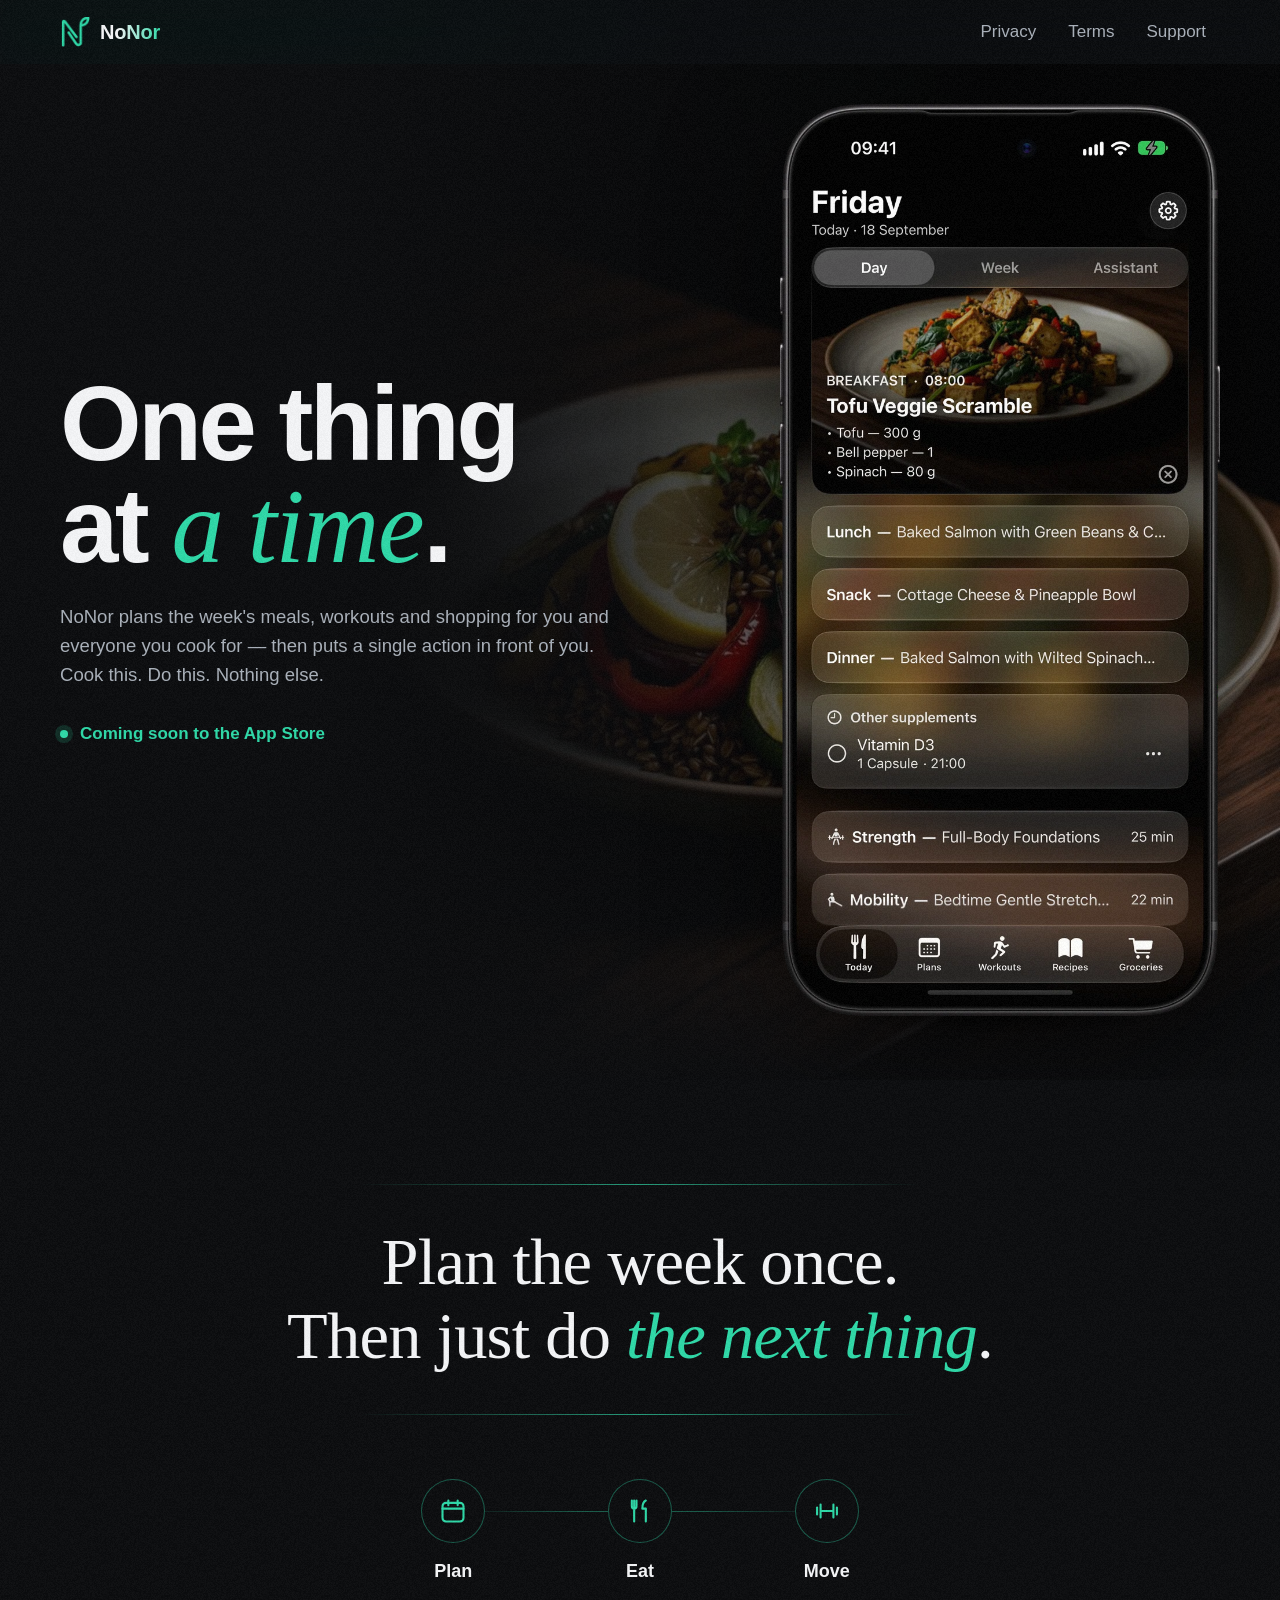
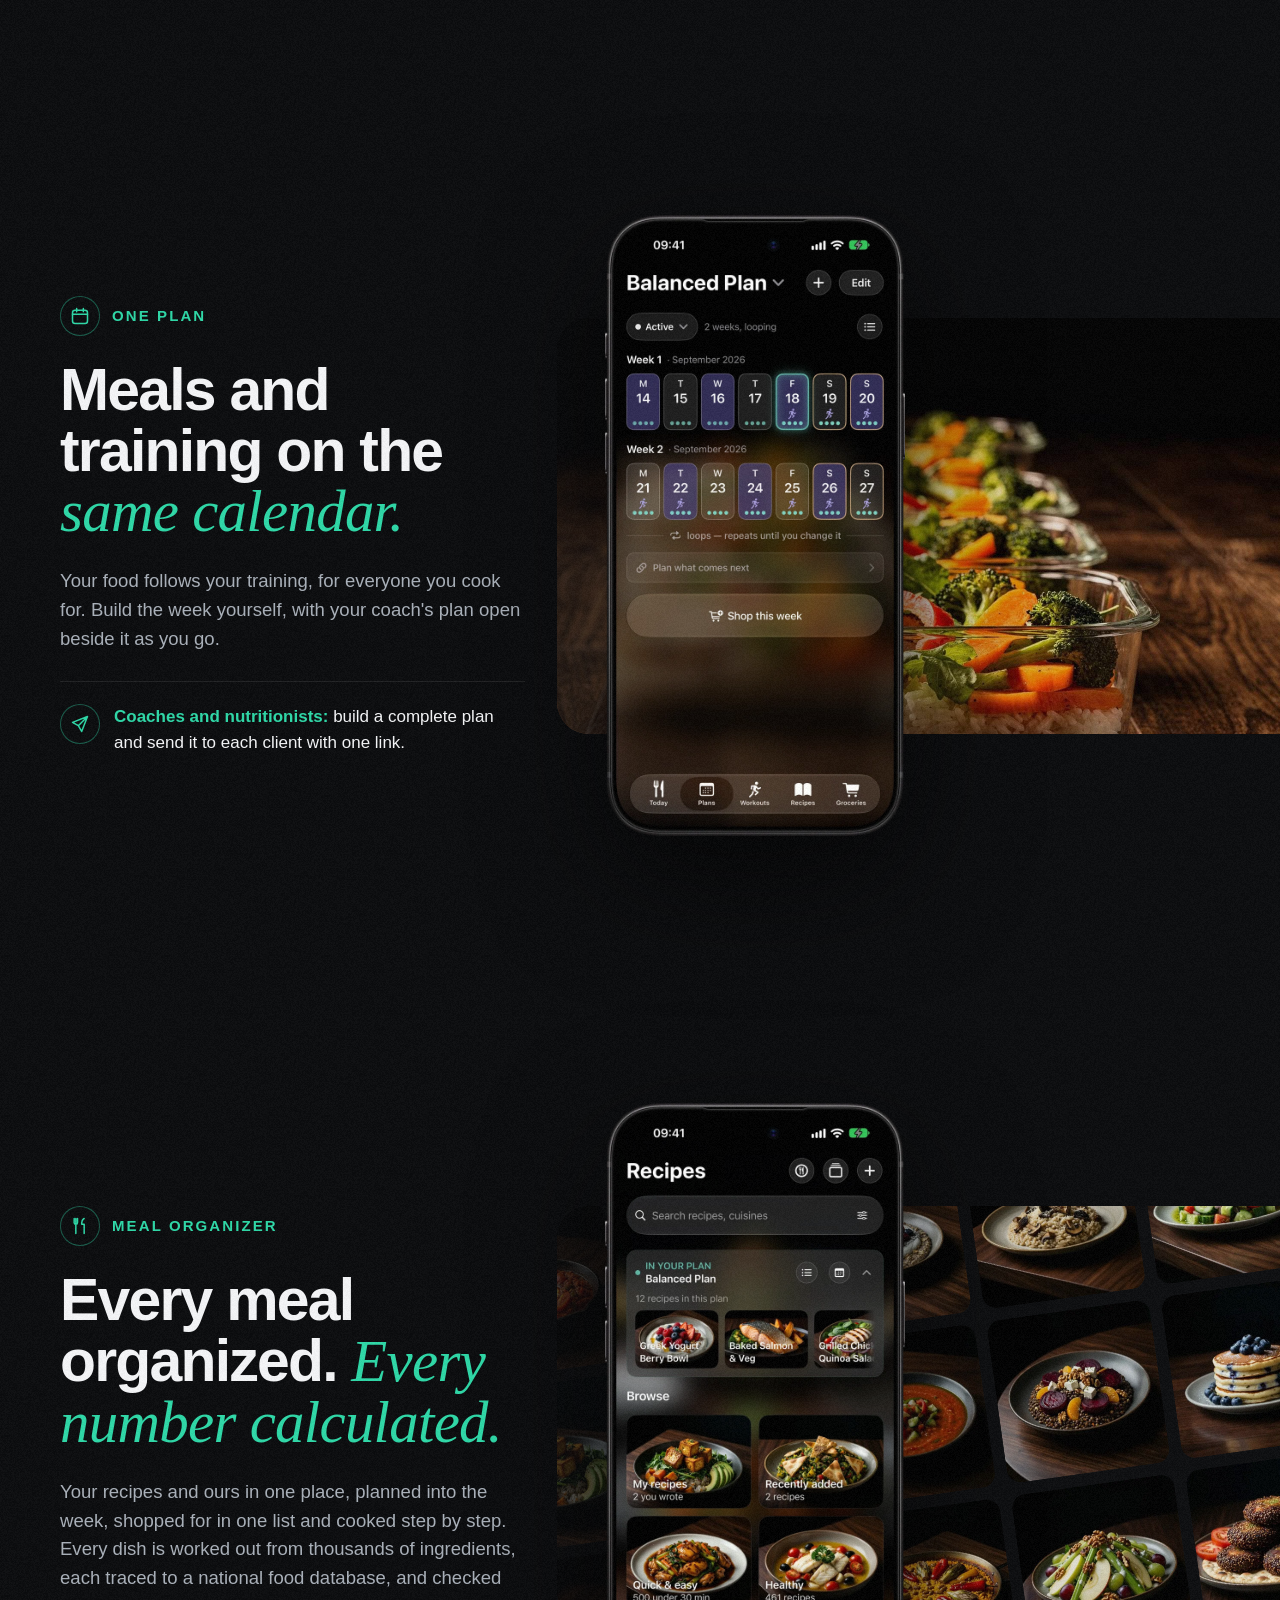
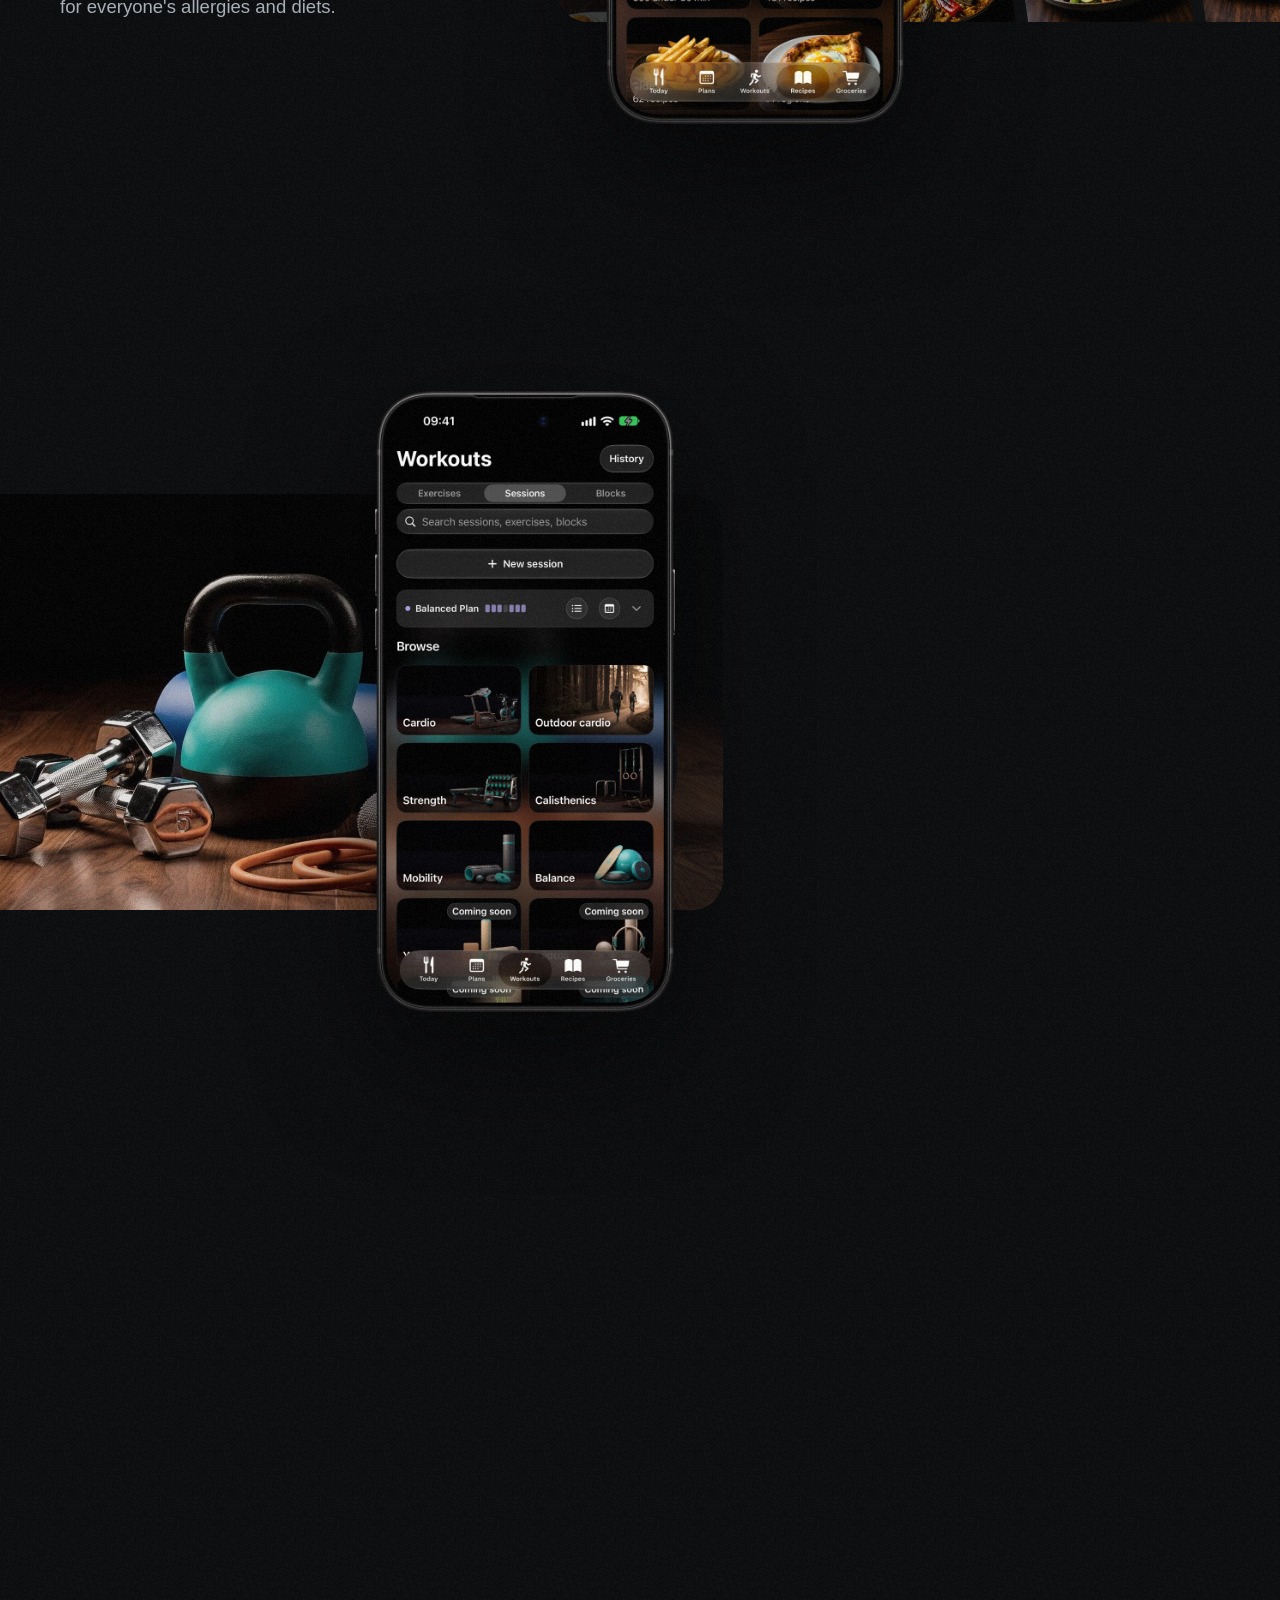
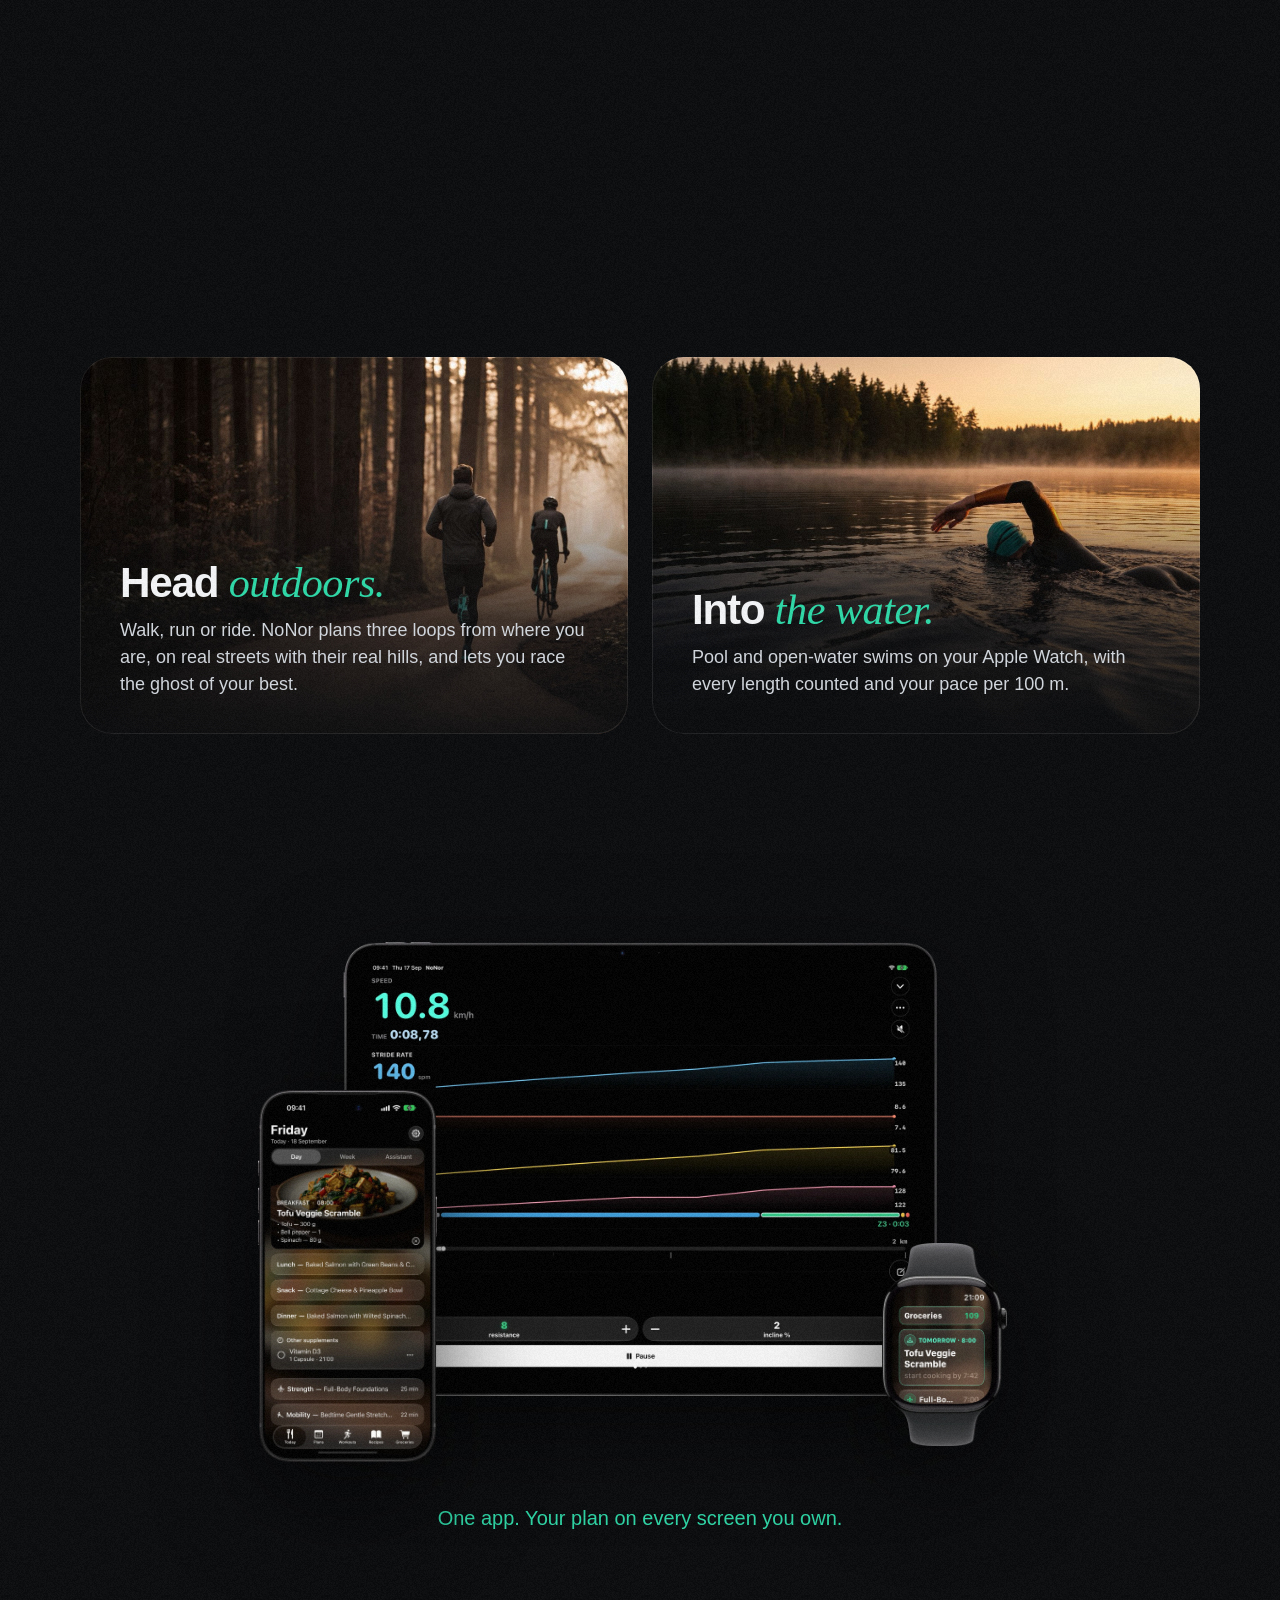
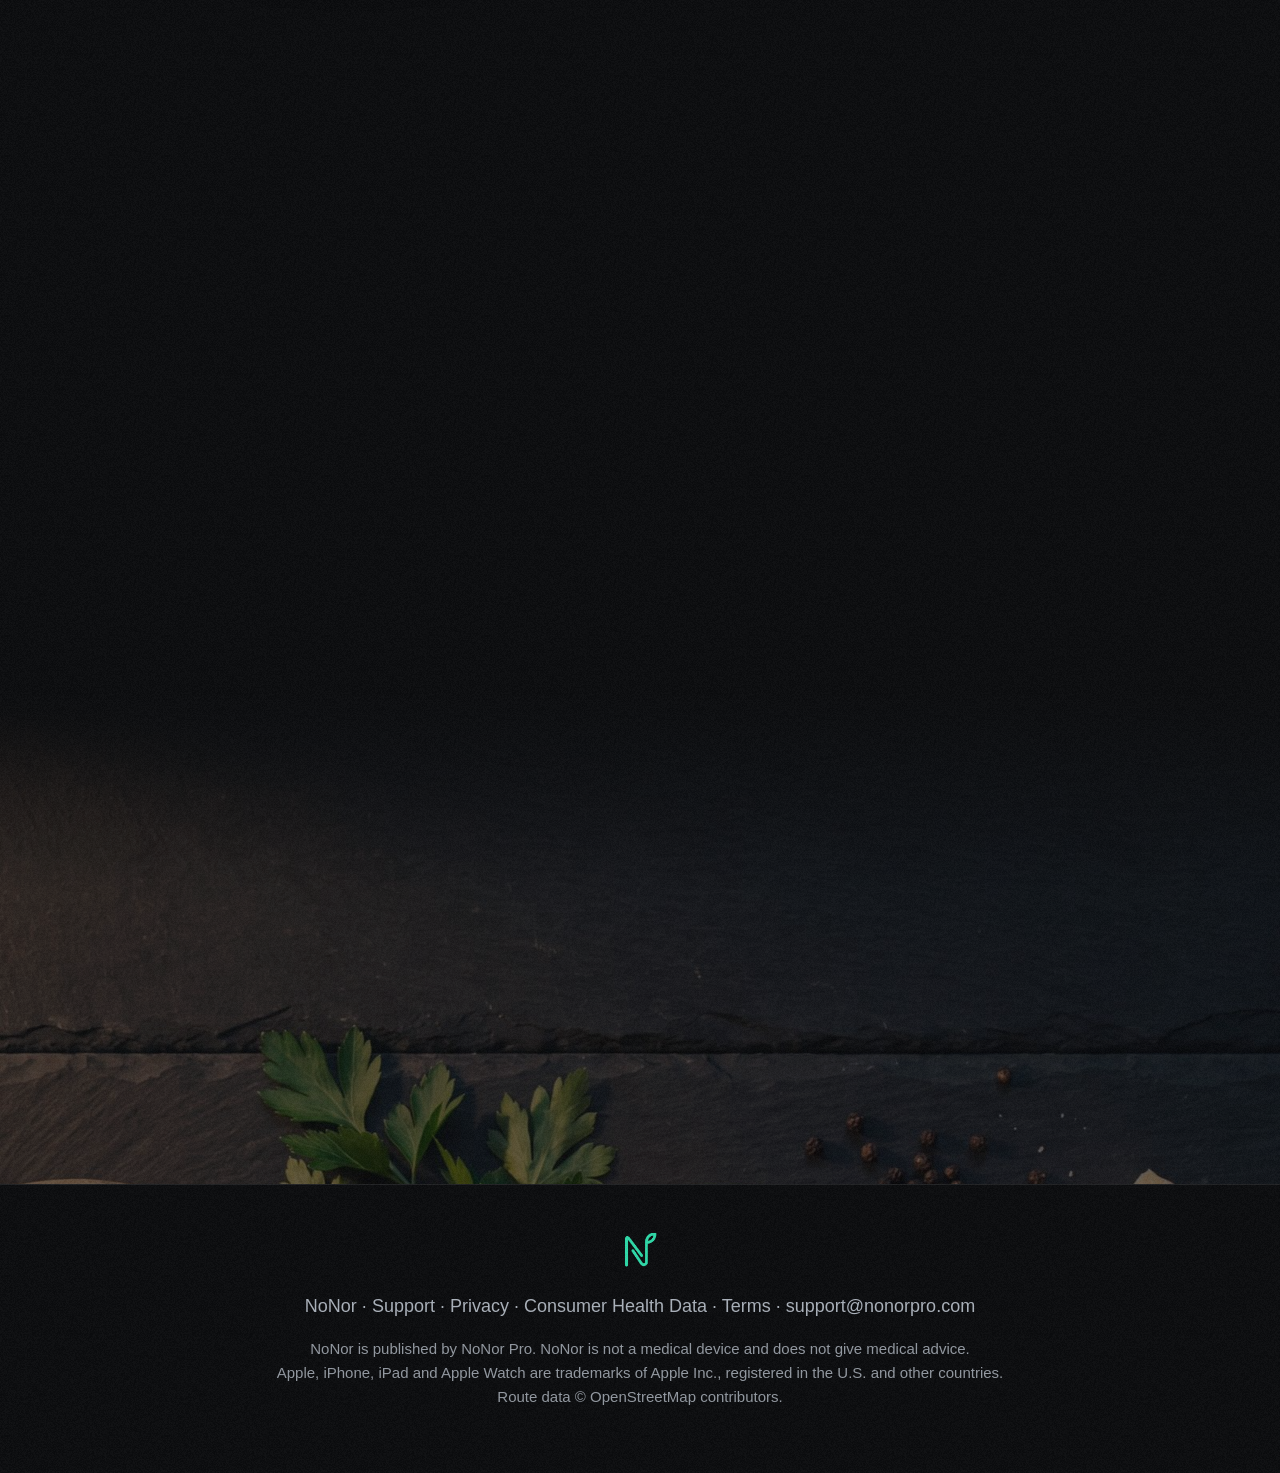
==== index.html @ b7df3a1e "NoNor website: first publish Co-Authored-By: Claude Opus 5.5 <noreply@anthropic.com>" ====
<!DOCTYPE html>
<html lang="en">
<head>
<meta charset="utf-8">
<meta name="viewport" content="width=device-width, initial-scale=1">
<title>NoNor — one thing at a time</title>
<meta name="description" content="NoNor plans the week&#x27;s meals, workouts and shopping for you and everyone you cook for, then puts a single action in front of you. For iPhone, iPad and Apple Watch.">
<meta property="og:title" content="NoNor — one thing at a time">
<meta property="og:description" content="NoNor plans the week&#x27;s meals, workouts and shopping for you and everyone you cook for, then puts a single action in front of you. For iPhone, iPad and Apple Watch.">
<meta property="og:type" content="website">
<link rel="icon" href="assets/favicon-32.png?v=f9df2a14" sizes="32x32">
<link rel="apple-touch-icon" href="assets/apple-touch-icon.png?v=30be735e">
<link rel="canonical" href="https://nonorpro.com/">
<meta property="og:image" content="https://nonorpro.com/assets/og.jpg?v=42722377">
<meta property="og:url" content="https://nonorpro.com/">
<meta name="twitter:card" content="summary_large_image">
<meta name="theme-color" content="#0b0c0e">
<meta name="color-scheme" content="dark">
<link rel="stylesheet" href="style.css?v=61bd5713">
</head>
<body>
<header class="bar">
  <a class="brand" href="index.html"><img src="assets/logo-teal.png?v=fca4ad81" alt=""><span>NoNor</span></a>
  <nav>
    <a href="privacy.html">Privacy</a>
    <a href="terms.html">Terms</a>
    <a href="support.html">Support</a>
  </nav>
</header>

<main>
<section class="hero">
  <div class="bg" aria-hidden="true"><img src="assets/bg-hero.jpg?v=1ad445c9" alt=""></div>
  <div class="wrap grid">
    <div class="txt">
      <h1>One thing<br>at <em>a time</em>.</h1>
      <p class="lead">NoNor plans the week's meals, workouts and shopping for you and everyone you cook for — then puts a single action in front of you. Cook this. Do this. Nothing else.</p>
      <p class="soon"><i aria-hidden="true"></i><span>Coming soon to the App Store</span></p>
    </div>
    <figure class="phone hero-phone">
      <picture><source srcset="assets/hero-iphone.webp?v=5c231a31 760w, assets/hero-iphone@2x.webp?v=8dc84dbd 1140w" sizes="(max-width: 900px) 300px, 440px" type="image/webp"><img src="assets/hero-iphone.png?v=730b5ca4" srcset="assets/hero-iphone.png?v=730b5ca4 760w, assets/hero-iphone@2x.png?v=c7132574 1140w"
           sizes="(max-width: 900px) 300px, 440px" alt="NoNor's Today screen on iPhone"></picture>
    </figure>
  </div>
</section>

<section class="promise"><div class="wrap reveal">
  <div class="rule"></div>
  <p>Plan the week once.<br>Then just do <em>the next thing</em>.</p>
  <div class="rule"></div>
  <nav class="map" aria-label="What NoNor does"><a class="it" href="#plan"><span class="ic"><svg viewBox="0 0 24 24" fill="none" stroke="currentColor" stroke-width="1.8" stroke-linecap="round" stroke-linejoin="round" aria-hidden="true"><rect x="3" y="5" width="18" height="16" rx="3"/><path d="M3 10h18M8 3v4M16 3v4"/></svg></span><span>Plan</span></a><a class="it" href="#food"><span class="ic"><svg viewBox="0 0 24 24" fill="none" stroke="currentColor" stroke-width="1.8" stroke-linecap="round" stroke-linejoin="round" aria-hidden="true"><path d="M7 3v8M5 3v5a2 2 0 0 0 4 0V3M7 11v10M17 3c-2 1-3 4-3 7h3v11"/></svg></span><span>Eat</span></a><a class="it" href="#move"><span class="ic"><svg viewBox="0 0 24 24" fill="none" stroke="currentColor" stroke-width="1.8" stroke-linecap="round" stroke-linejoin="round" aria-hidden="true"><path d="M6.5 6.5v11M17.5 6.5v11M3.5 9v6M20.5 9v6M6.5 12h11"/></svg></span><span>Move</span></a></nav>
</div></section>

<div id="features"></div>

<section class="chapter" id="plan"><div class="wrap grid">
  <div class="txt reveal"><p class="kicker"><span class="ic"><svg viewBox="0 0 24 24" fill="none" stroke="currentColor" stroke-width="1.8" stroke-linecap="round" stroke-linejoin="round" aria-hidden="true"><rect x="3" y="5" width="18" height="16" rx="3"/><path d="M3 10h18M8 3v4M16 3v4"/></svg></span>One plan</p><h2>Meals and training on the <em>same calendar.</em></h2><p class="lead">Your food follows your training, for everyone you cook for. Build the week yourself, with your coach's plan open beside it as you go.</p><p class="pro"><span class="ic"><svg viewBox="0 0 24 24" fill="none" stroke="currentColor" stroke-width="1.8" stroke-linecap="round" stroke-linejoin="round" aria-hidden="true"><path d="M21 3 10 14M21 3l-7 18-4-7-7-4z"/></svg></span><span><b>Coaches and nutritionists:</b> build a complete plan and send it to each client with one link.</span></p></div>
  <div class="stage reveal"><div class="card"><img src="assets/bg-plan.jpg?v=4c524e6b" alt="" loading="lazy"></div><figure class="phone"><picture><source srcset="assets/f-plans.webp?v=2c2e33bb" type="image/webp"><img src="assets/f-plans.png?v=da8592eb" alt="The plan calendar showing two weeks of meals and workouts" loading="lazy"></picture></figure></div>
</div></section>
<section class="chapter" id="food"><div class="wrap grid">
  <div class="txt reveal"><p class="kicker"><span class="ic"><svg viewBox="0 0 24 24" fill="none" stroke="currentColor" stroke-width="1.8" stroke-linecap="round" stroke-linejoin="round" aria-hidden="true"><path d="M7 3v8M5 3v5a2 2 0 0 0 4 0V3M7 11v10M17 3c-2 1-3 4-3 7h3v11"/></svg></span>Meal organizer</p><h2>Every meal organized. <em>Every number calculated.</em></h2><p class="lead">Your recipes and ours in one place, planned into the week, shopped for in one list and cooked step by step. Every dish is worked out from thousands of ingredients, each traced to a national food database, and checked for everyone's allergies and diets.</p></div>
  <div class="stage reveal"><div class="card food"><div class="wall" aria-hidden="true"><div class="row r0"><div class="track"><img src="assets/food/shakshuka.webp?v=2d48ee8c" alt="" loading="eager" fetchpriority="low" decoding="async" width="240" height="240"><img src="assets/food/farro_and_roasted_veg_salad.webp?v=a2a5d552" alt="" loading="eager" fetchpriority="low" decoding="async" width="240" height="240"><img src="assets/food/berry_overnight_oats.webp?v=8e34187c" alt="" loading="eager" fetchpriority="low" decoding="async" width="240" height="240"><img src="assets/food/risotto_ai_funghi.webp?v=a287b931" alt="" loading="eager" fetchpriority="low" decoding="async" width="240" height="240"><img src="assets/food/salad_shirazi.webp?v=f6f6529c" alt="" loading="eager" fetchpriority="low" decoding="async" width="240" height="240"><img src="assets/food/chickpea_butternut_tagine.webp?v=38a315c4" alt="" loading="eager" fetchpriority="low" decoding="async" width="240" height="240"><img src="assets/food/avocado_toast_with_egg.webp?v=cdf8da00" alt="" loading="eager" fetchpriority="low" decoding="async" width="240" height="240"><img src="assets/food/soba_noodle_soup.webp?v=ac51154b" alt="" loading="eager" fetchpriority="low" decoding="async" width="240" height="240"><img src="assets/food/vegetable_paella.webp?v=e407e1fe" alt="" loading="eager" fetchpriority="low" decoding="async" width="240" height="240"><img src="assets/food/waldorf_salad.webp?v=e333068a" alt="" loading="eager" fetchpriority="low" decoding="async" width="240" height="240"><img src="assets/food/taameya_egyptian_falafel.webp?v=c1a0d89e" alt="" loading="eager" fetchpriority="low" decoding="async" width="240" height="240"><img src="assets/food/strawberry_granola_parfait.webp?v=30036205" alt="" loading="eager" fetchpriority="low" decoding="async" width="240" height="240"><img src="assets/food/shakshuka.webp?v=2d48ee8c" alt="" loading="eager" fetchpriority="low" decoding="async" width="240" height="240"><img src="assets/food/farro_and_roasted_veg_salad.webp?v=a2a5d552" alt="" loading="eager" fetchpriority="low" decoding="async" width="240" height="240"><img src="assets/food/berry_overnight_oats.webp?v=8e34187c" alt="" loading="eager" fetchpriority="low" decoding="async" width="240" height="240"><img src="assets/food/risotto_ai_funghi.webp?v=a287b931" alt="" loading="eager" fetchpriority="low" decoding="async" width="240" height="240"><img src="assets/food/salad_shirazi.webp?v=f6f6529c" alt="" loading="eager" fetchpriority="low" decoding="async" width="240" height="240"><img src="assets/food/chickpea_butternut_tagine.webp?v=38a315c4" alt="" loading="eager" fetchpriority="low" decoding="async" width="240" height="240"><img src="assets/food/avocado_toast_with_egg.webp?v=cdf8da00" alt="" loading="eager" fetchpriority="low" decoding="async" width="240" height="240"><img src="assets/food/soba_noodle_soup.webp?v=ac51154b" alt="" loading="eager" fetchpriority="low" decoding="async" width="240" height="240"><img src="assets/food/vegetable_paella.webp?v=e407e1fe" alt="" loading="eager" fetchpriority="low" decoding="async" width="240" height="240"><img src="assets/food/waldorf_salad.webp?v=e333068a" alt="" loading="eager" fetchpriority="low" decoding="async" width="240" height="240"><img src="assets/food/taameya_egyptian_falafel.webp?v=c1a0d89e" alt="" loading="eager" fetchpriority="low" decoding="async" width="240" height="240"><img src="assets/food/strawberry_granola_parfait.webp?v=30036205" alt="" loading="eager" fetchpriority="low" decoding="async" width="240" height="240"></div></div><div class="row r1"><div class="track"><img src="assets/food/crispy_tofu_buddha_bowl.webp?v=65043e0f" alt="" loading="eager" fetchpriority="low" decoding="async" width="240" height="240"><img src="assets/food/cherry_tomato_and_mozzarella_pasta.webp?v=eadd3695" alt="" loading="eager" fetchpriority="low" decoding="async" width="240" height="240"><img src="assets/food/gazpacho_andaluz.webp?v=58b326af" alt="" loading="eager" fetchpriority="low" decoding="async" width="240" height="240"><img src="assets/food/lentil_feta_roasted_beet_bowl.webp?v=f9b3bdc6" alt="" loading="eager" fetchpriority="low" decoding="async" width="240" height="240"><img src="assets/food/buttermilk_blueberry_pancakes.webp?v=95162a3c" alt="" loading="eager" fetchpriority="low" decoding="async" width="240" height="240"><img src="assets/food/larb_tao_hu_thai_crumbled_tofu_herb_salad.webp?v=c1054a94" alt="" loading="eager" fetchpriority="low" decoding="async" width="240" height="240"><img src="assets/food/salmon_quinoa_bowl_with_roasted_veg.webp?v=0553f9d3" alt="" loading="eager" fetchpriority="low" decoding="async" width="240" height="240"><img src="assets/food/hummus_veggie_sticks.webp?v=3a87432e" alt="" loading="eager" fetchpriority="low" decoding="async" width="240" height="240"><img src="assets/food/frittata_di_zucchine.webp?v=a71fc45b" alt="" loading="eager" fetchpriority="low" decoding="async" width="240" height="240"><img src="assets/food/spinach_and_strawberry_salad.webp?v=0c65a11c" alt="" loading="eager" fetchpriority="low" decoding="async" width="240" height="240"><img src="assets/food/paella_de_marisco.webp?v=8c14d0ef" alt="" loading="eager" fetchpriority="low" decoding="async" width="240" height="240"><img src="assets/food/wild_rice_salad.webp?v=061606f0" alt="" loading="eager" fetchpriority="low" decoding="async" width="240" height="240"><img src="assets/food/crispy_tofu_buddha_bowl.webp?v=65043e0f" alt="" loading="eager" fetchpriority="low" decoding="async" width="240" height="240"><img src="assets/food/cherry_tomato_and_mozzarella_pasta.webp?v=eadd3695" alt="" loading="eager" fetchpriority="low" decoding="async" width="240" height="240"><img src="assets/food/gazpacho_andaluz.webp?v=58b326af" alt="" loading="eager" fetchpriority="low" decoding="async" width="240" height="240"><img src="assets/food/lentil_feta_roasted_beet_bowl.webp?v=f9b3bdc6" alt="" loading="eager" fetchpriority="low" decoding="async" width="240" height="240"><img src="assets/food/buttermilk_blueberry_pancakes.webp?v=95162a3c" alt="" loading="eager" fetchpriority="low" decoding="async" width="240" height="240"><img src="assets/food/larb_tao_hu_thai_crumbled_tofu_herb_salad.webp?v=c1054a94" alt="" loading="eager" fetchpriority="low" decoding="async" width="240" height="240"><img src="assets/food/salmon_quinoa_bowl_with_roasted_veg.webp?v=0553f9d3" alt="" loading="eager" fetchpriority="low" decoding="async" width="240" height="240"><img src="assets/food/hummus_veggie_sticks.webp?v=3a87432e" alt="" loading="eager" fetchpriority="low" decoding="async" width="240" height="240"><img src="assets/food/frittata_di_zucchine.webp?v=a71fc45b" alt="" loading="eager" fetchpriority="low" decoding="async" width="240" height="240"><img src="assets/food/spinach_and_strawberry_salad.webp?v=0c65a11c" alt="" loading="eager" fetchpriority="low" decoding="async" width="240" height="240"><img src="assets/food/paella_de_marisco.webp?v=8c14d0ef" alt="" loading="eager" fetchpriority="low" decoding="async" width="240" height="240"><img src="assets/food/wild_rice_salad.webp?v=061606f0" alt="" loading="eager" fetchpriority="low" decoding="async" width="240" height="240"></div></div><div class="row r2"><div class="track"><img src="assets/food/avocado_toast_with_egg.webp?v=cdf8da00" alt="" loading="eager" fetchpriority="low" decoding="async" width="240" height="240"><img src="assets/food/soba_noodle_soup.webp?v=ac51154b" alt="" loading="eager" fetchpriority="low" decoding="async" width="240" height="240"><img src="assets/food/vegetable_paella.webp?v=e407e1fe" alt="" loading="eager" fetchpriority="low" decoding="async" width="240" height="240"><img src="assets/food/waldorf_salad.webp?v=e333068a" alt="" loading="eager" fetchpriority="low" decoding="async" width="240" height="240"><img src="assets/food/taameya_egyptian_falafel.webp?v=c1a0d89e" alt="" loading="eager" fetchpriority="low" decoding="async" width="240" height="240"><img src="assets/food/strawberry_granola_parfait.webp?v=30036205" alt="" loading="eager" fetchpriority="low" decoding="async" width="240" height="240"><img src="assets/food/shakshuka.webp?v=2d48ee8c" alt="" loading="eager" fetchpriority="low" decoding="async" width="240" height="240"><img src="assets/food/farro_and_roasted_veg_salad.webp?v=a2a5d552" alt="" loading="eager" fetchpriority="low" decoding="async" width="240" height="240"><img src="assets/food/berry_overnight_oats.webp?v=8e34187c" alt="" loading="eager" fetchpriority="low" decoding="async" width="240" height="240"><img src="assets/food/risotto_ai_funghi.webp?v=a287b931" alt="" loading="eager" fetchpriority="low" decoding="async" width="240" height="240"><img src="assets/food/salad_shirazi.webp?v=f6f6529c" alt="" loading="eager" fetchpriority="low" decoding="async" width="240" height="240"><img src="assets/food/chickpea_butternut_tagine.webp?v=38a315c4" alt="" loading="eager" fetchpriority="low" decoding="async" width="240" height="240"><img src="assets/food/avocado_toast_with_egg.webp?v=cdf8da00" alt="" loading="eager" fetchpriority="low" decoding="async" width="240" height="240"><img src="assets/food/soba_noodle_soup.webp?v=ac51154b" alt="" loading="eager" fetchpriority="low" decoding="async" width="240" height="240"><img src="assets/food/vegetable_paella.webp?v=e407e1fe" alt="" loading="eager" fetchpriority="low" decoding="async" width="240" height="240"><img src="assets/food/waldorf_salad.webp?v=e333068a" alt="" loading="eager" fetchpriority="low" decoding="async" width="240" height="240"><img src="assets/food/taameya_egyptian_falafel.webp?v=c1a0d89e" alt="" loading="eager" fetchpriority="low" decoding="async" width="240" height="240"><img src="assets/food/strawberry_granola_parfait.webp?v=30036205" alt="" loading="eager" fetchpriority="low" decoding="async" width="240" height="240"><img src="assets/food/shakshuka.webp?v=2d48ee8c" alt="" loading="eager" fetchpriority="low" decoding="async" width="240" height="240"><img src="assets/food/farro_and_roasted_veg_salad.webp?v=a2a5d552" alt="" loading="eager" fetchpriority="low" decoding="async" width="240" height="240"><img src="assets/food/berry_overnight_oats.webp?v=8e34187c" alt="" loading="eager" fetchpriority="low" decoding="async" width="240" height="240"><img src="assets/food/risotto_ai_funghi.webp?v=a287b931" alt="" loading="eager" fetchpriority="low" decoding="async" width="240" height="240"><img src="assets/food/salad_shirazi.webp?v=f6f6529c" alt="" loading="eager" fetchpriority="low" decoding="async" width="240" height="240"><img src="assets/food/chickpea_butternut_tagine.webp?v=38a315c4" alt="" loading="eager" fetchpriority="low" decoding="async" width="240" height="240"></div></div></div></div><figure class="phone"><picture><source srcset="assets/f-recipes.webp?v=7a021126" type="image/webp"><img src="assets/f-recipes.png?v=1579eee8" alt="The Recipes tab: your plan&#x27;s dishes, your own recipes, and browsing by quick, healthy, cuisine and country" loading="lazy"></picture></figure></div>
</div></section>
<section class="chapter flip" id="move"><div class="wrap grid">
  <div class="txt reveal"><p class="kicker"><span class="ic"><svg viewBox="0 0 24 24" fill="none" stroke="currentColor" stroke-width="1.8" stroke-linecap="round" stroke-linejoin="round" aria-hidden="true"><path d="M6.5 6.5v11M17.5 6.5v11M3.5 9v6M20.5 9v6M6.5 12h11"/></svg></span>Move</p><h2>Train <em>at home.</em></h2><p class="lead">Your sessions and ours, planned into the same week as your meals and guided rep by rep, with a video you film for any exercise of your own.</p></div>
  <div class="stage reveal"><div class="card"><img src="assets/bg-ride.jpg?v=a0db5191" alt="" loading="lazy" style="object-position: 100% 50%"></div>
    <figure class="phone"><picture><source srcset="assets/f-workouts.webp?v=d69a31bf" type="image/webp"><img src="assets/f-workouts.png?v=5b893d5b" alt="The Workouts tab: cardio, outdoor cardio, strength, calisthenics, mobility and balance" loading="lazy"></picture></figure></div>
</div></section>
<section class="chapter ride"><div class="wrap">
  <div class="txt center reveal"><h2>Ride a real road <em>indoors.</em></h2><p class="lead">On a bike or cross-trainer, Apple's 3D map moves with you and the road's real hills set the resistance.</p></div>
  <figure class="landscape reveal"><picture><source srcset="assets/f-ride.webp?v=2cefbf4b" type="image/webp"><img src="assets/f-ride.png?v=87e21fb3" alt="The 3D ride down a tree-lined avenue past Hedvig Eleonora church in Stockholm" loading="lazy"></picture></figure>
</div></section><section class="chapter more"><div class="wrap"><div class="tiles"><article class="tile reveal"><img src="assets/move-outdoors.jpg?v=142c4765" alt="A runner and a cyclist on a forest road at dusk" loading="lazy" style="object-position: 72% 50%"><div class="t"><h3>Head <em>outdoors.</em></h3><p>Walk, run or ride. NoNor plans three loops from where you are, on real streets with their real hills, and lets you race the ghost of your best.</p></div></article><article class="tile reveal"><img src="assets/move-water.jpg?v=1d2430f7" alt="A swimmer crossing a misty lake at sunrise" loading="lazy" style="object-position: 74% 50%"><div class="t"><h3>Into <em>the water.</em></h3><p>Pool and open-water swims on your Apple Watch, with every length counted and your pace per 100 m.</p></div></article></div></div></section>

<section class="runs"><div class="wrap reveal">
  <div class="family">
    <picture><source srcset="assets/f-ipad.webp?v=9d040bcc" type="image/webp"><img src="assets/f-ipad.png?v=f291c0e7" class="f-pad" alt="NoNor on iPad" loading="lazy"></picture>
    <picture><source srcset="assets/hero-iphone.webp?v=5c231a31" type="image/webp"><img src="assets/hero-iphone.png?v=730b5ca4" class="f-phone" alt="NoNor on iPhone" loading="lazy"></picture>
    <picture><source srcset="assets/f-watch.webp?v=3c2114a3" type="image/webp"><img src="assets/f-watch.png?v=330586b5" class="f-watch" alt="NoNor on Apple Watch" loading="lazy"></picture>
  </div>
  <p>One app. Your plan on every screen you own.</p>
</div></section>

<section class="faq"><div class="wrap grid">
  <div class="side reveal"><h2>Questions</h2>
    <p class="lead">Anything else? Write to <a href="mailto:support@nonorpro.com">support@nonorpro.com</a> and a person will answer.</p></div>
  <div class="list reveal"><details><summary>What does it cost?</summary><p>NoNor is free to try for 14 days, then a subscription. The price will be on this page before launch.</p></details><details><summary>Do I have to log what I eat?</summary><p>No. Following the plan is the whole job. NoNor keeps a quiet record of what your plan served and what you trained, there when you want to look and easy to hide when you don't.</p></details><details><summary>Does everyone in my household need an iPhone?</summary><p>No. Add the people you cook for on your own phone, children included. Each gets their own day, portions and allergies, and their own plan if they need one.</p></details><details><summary>Can a nutritionist or coach send me a plan?</summary><p>Yes. They build the plan in NoNor and send it as a link. Open it on your iPhone and the whole plan, every recipe and session, is added to yours.</p></details><details><summary>Can NoNor keep me safe from an allergen?</summary><p>It warns you, for each person you cook for, and it can swap an ingredient out. It is a help, not a guarantee — always check the pack.</p></details><details><summary>Where does my information live?</summary><p>On your devices and in your own iCloud account. See the privacy policy.</p></details></div>
</div></section>

<section class="close">
  <div class="bg" aria-hidden="true"><img src="assets/bg-honest.jpg?v=3ff382ce" alt="" loading="lazy"></div>
  <div class="wrap reveal">
    <h2>One thing <em>at a time.</em></h2>
    <p class="soon"><i aria-hidden="true"></i><span>Coming soon to the App Store</span></p>
  </div>
</section>
</main>
<script type="application/ld+json">{"@context":"https://schema.org","@type":"SoftwareApplication","name":"NoNor","operatingSystem":"iOS, iPadOS, watchOS","applicationCategory":"HealthApplication","description":"NoNor plans the week's meals, workouts and shopping for you and everyone you cook for, then puts a single action in front of you. For iPhone, iPad and Apple Watch.","url":"https://nonorpro.com/"}</script>
<footer>
  <a class="mark" href="index.html" aria-label="NoNor"><img src="assets/logo-teal.png?v=fca4ad81" alt=""></a>
  <p><a href="index.html">NoNor</a> · <a href="support.html">Support</a> · <a href="privacy.html">Privacy</a> · <a href="health-data.html">Consumer Health Data</a> · <a href="terms.html">Terms</a> ·
     <a href="mailto:support@nonorpro.com">support@nonorpro.com</a></p>
  <p class="fine">NoNor is published by NoNor Pro. NoNor is not a medical device and does not give medical advice.<br>Apple, iPhone, iPad and Apple Watch are trademarks of Apple Inc., registered in the U.S. and other countries. Route data © OpenStreetMap contributors.</p>
</footer>
<script>
  const bar = document.querySelector('.bar');
  addEventListener('scroll', () => bar.classList.toggle('stuck', scrollY > 8), { passive: true });
  const io = new IntersectionObserver((es) => es.forEach(e => { if (e.isIntersecting) { e.target.classList.add('in'); io.unobserve(e.target); } }), { rootMargin: '0px 0px 12% 0px' });
  document.querySelectorAll('.reveal').forEach(el => io.observe(el));
  setTimeout(() => document.querySelectorAll('.reveal').forEach(el => { if (el.getBoundingClientRect().top < innerHeight) el.classList.add('in'); }), 60);
</script>
</body>
</html>
---- style.css ----
/* nonorpro.com — design pass 2026-09-30.
   The app's own language: near-black ground, dark food photography, teal reserved for emphasis and for things you can do.
   ONE grid (12 columns, 1200 max, 24 gutter, 20/40 margins) · ONE spacing scale (8 16 24 40 64 104) · ONE radius scale
   (14 22 32) · ONE sans (SF, the app's) + ONE contrast face (New York italic, Apple's own serif — no web font is fetched;
   Georgia elsewhere) for the emphasised words only.
   Floors carried over from the app: text you read >= 17px, labels >= 15px, anything tappable >= 44px. No glow touches text. */

:root {
  --bg: #0b0c0e;
  --bg-2: #121418;
  --line: rgba(255, 255, 255, 0.09);
  --ink: #f5f6f8;
  --dim: #aab1ba;
  --teal: #2ED9A8;
  --teal-line: rgba(46, 217, 168, 0.38);
  --sans: -apple-system, BlinkMacSystemFont, "SF Pro Display", "SF Pro Text", "Helvetica Neue", Arial, sans-serif;
  --serif: ui-serif, "New York", "Iowan Old Style", Georgia, serif;
  --ease: cubic-bezier(.2, .7, .2, 1);
  --r1: 14px; --r2: 22px; --r3: 32px;
}

* { box-sizing: border-box; }
html { color-scheme: dark; scroll-behavior: smooth; scroll-padding-top: 80px; }
body {
  margin: 0; background: var(--bg); color: var(--ink);
  font: 18px/1.6 var(--sans);
  -webkit-font-smoothing: antialiased; text-rendering: optimizeLegibility;
  overflow-x: clip;
}
img { max-width: 100%; display: block; }
a { color: var(--teal); }
a:focus-visible, summary:focus-visible { outline: 2px solid var(--teal); outline-offset: 3px; border-radius: 6px; }
::selection { background: rgba(46, 217, 168, .35); }

/* a quiet teal light at the top, and film grain over everything (static tile, no blend mode — cheap on phones) */
body::before {
  content: ""; position: absolute; inset: 0 0 auto; height: 1100px; z-index: -1; pointer-events: none;
  background: radial-gradient(900px 600px at 12% -8%, rgba(46, 217, 168, .12), transparent 70%);
}
body { position: relative; }
body::after {                 /* over the whole document, not the viewport: no fixed layer for the phone to re-composite */
  content: ""; position: absolute; inset: 0; z-index: 100; pointer-events: none;
  background: url(assets/grain.png); opacity: .4;
}

/* ---------------------------------------------------------------- grid */
.wrap { max-width: 1240px; margin: 0 auto; padding-inline: 20px; }
.grid { display: grid; gap: 40px; align-items: center; }
@media (min-width: 768px) { .wrap { padding-inline: 40px; } }
@media (min-width: 900px) {
  .grid { grid-template-columns: repeat(12, minmax(0, 1fr)); column-gap: 24px; row-gap: 0; }
}

/* ---------------------------------------------------------------- type */
h1, h2 { margin: 0; font-weight: 700; color: var(--ink); text-wrap: balance; }
h1 { font-size: clamp(52px, 8.2vw, 116px); line-height: .98; letter-spacing: -0.035em; }
h2 { font-size: clamp(36px, 4.6vw, 64px); line-height: 1.03; letter-spacing: -0.03em; }
h1 em, h2 em {
  font-family: var(--serif); font-style: italic; font-weight: 500; letter-spacing: -0.012em; color: var(--teal);
}
p { margin: 0; }
.lead { text-wrap: pretty; color: var(--dim); font-size: clamp(18px, 1.45vw, 21px); line-height: 1.55; max-width: 30em; margin-top: 24px; }
.kicker {
  display: flex; align-items: center; gap: 12px; margin: 0 0 24px;
  color: var(--teal); font-size: 15px; font-weight: 700; letter-spacing: .14em; text-transform: uppercase;
}
.ic {
  display: inline-grid; place-items: center; flex: none; border-radius: 50%; color: var(--teal);
  border: 1px solid var(--teal-line); background: var(--bg);
}
.kicker .ic { width: 40px; height: 40px; }
.kicker .ic svg { width: 20px; height: 20px; }

/* ---------------------------------------------------------------- header */
.bar {
  position: sticky; top: 0; z-index: 50; height: 64px;
  display: flex; align-items: center; justify-content: space-between; gap: 16px;
  padding-inline: max(20px, calc((100vw - 1160px) / 2));
  background: rgba(11, 12, 14, .72);
  backdrop-filter: saturate(160%) blur(18px); -webkit-backdrop-filter: saturate(160%) blur(18px);
  border-bottom: 1px solid transparent; transition: border-color .3s ease;
}
.bar.stuck { border-bottom-color: var(--line); }
.brand { display: flex; align-items: center; gap: 10px; min-height: 44px; color: var(--ink); text-decoration: none; font-weight: 650; font-size: 20px; letter-spacing: -0.2px; }
.brand img { width: 30px; height: 30px; }
.brand span { background: linear-gradient(92deg, var(--ink) 30%, var(--teal)); -webkit-background-clip: text; background-clip: text; color: transparent; }
.bar nav { display: flex; gap: 4px; }
.bar nav a {
  color: var(--dim); text-decoration: none; font-size: 17px; min-height: 44px; padding: 0 14px;
  display: inline-flex; align-items: center; border-radius: 12px; transition: color .2s ease, background .2s ease;
}
.bar nav a:hover, .bar nav a.on { color: var(--ink); background: rgba(255, 255, 255, .07); }
@media (max-width: 599px) { .bar nav a:not(:last-child) { display: none; } }   /* Privacy and Terms stay in the footer */

/* ---------------------------------------------------------------- hero */
.hero { position: relative; overflow: clip; padding: 48px 0 16px; }
.hero .bg { position: absolute; inset: 0; z-index: -1; }
.hero .bg img { position: absolute; right: 0; bottom: 0; height: 62%; width: auto; max-width: none; opacity: .75; }
.hero .bg::after {
  content: ""; position: absolute; inset: 0;
  background: linear-gradient(180deg, var(--bg) 30%, rgba(11, 12, 14, .35) 60%, rgba(11, 12, 14, .25) 80%, var(--bg));
}
.hero .txt > * { animation: rise .9s var(--ease) both; }
.hero .lead { animation-delay: .12s; }
.hero .soon, .hero .cta { animation-delay: .22s; }
.hero-phone { width: min(300px, 76vw); margin: 48px auto 0; animation: rise 1.1s .18s var(--ease) both; position: relative; }
.phone img { width: 100%; filter: drop-shadow(0 40px 60px rgba(0, 0, 0, .7)); }
.hero-phone::before {       /* the light the phone stands in — behind the device, never behind text */
  content: ""; position: absolute; inset: 18% -30% 4%; z-index: -1; border-radius: 50%;
  background: radial-gradient(closest-side, rgba(46, 217, 168, .20), transparent 72%);
}
.hero-phone::after {        /* where it stands */
  content: ""; position: absolute; left: 12%; right: 12%; bottom: -18px; height: 36px; z-index: -1; border-radius: 50%;
  background: radial-gradient(closest-side, rgba(0, 0, 0, .75), transparent);
}
.soon {
  display: inline-flex; align-items: baseline; margin-top: 32px;
  color: var(--teal); font-size: 17px; font-weight: 600; line-height: 1.4;
}
.soon .sep { white-space: pre; }
@media (max-width: 599px) {         /* on a phone the date gets its own line, not a stranded "· October" */
  .soon { flex-wrap: wrap; row-gap: 2px; } .soon .sep { display: none; } .soon .when { flex-basis: 100%; padding-left: 20px; }
}
.soon i { flex: none; width: 8px; height: 8px; margin-right: 12px; border-radius: 50%; background: var(--teal); transform: translateY(-1px);
  box-shadow: 0 0 0 5px rgba(46, 217, 168, .16); }
.cta { margin-top: 32px; padding-block: 15px; }                    /* Apple: clear space >= 1/4 of the badge height */
.badge { display: inline-block; line-height: 0; }
.badge img { height: 60px; width: auto; }
@media (min-width: 900px) {
  .hero { min-height: min(calc(100svh - 64px), 900px); display: flex; align-items: center; padding: 40px 0 64px; }
  .hero > .wrap { width: 100%; }
  .hero .txt { grid-column: 1 / span 7; }
  .hero-phone { grid-column: 8 / span 5; width: 100%; max-width: 440px; margin: 0 0 0 auto; }
  .hero .bg img { height: 100%; bottom: auto; top: 0; opacity: .9; }
  .hero .bg::after {
    background:
      linear-gradient(90deg, var(--bg) 24%, rgba(11, 12, 14, .62) 50%, rgba(11, 12, 14, .12) 78%, rgba(11, 12, 14, .3)),
      linear-gradient(180deg, rgba(11, 12, 14, .2), transparent 25%, transparent 72%, var(--bg));
  }
}

/* ---------------------------------------------------------------- promise + the map */
.promise { padding: 104px 0 96px; text-align: center; }
.promise .rule { width: min(560px, 80%); height: 1px; margin: 0 auto; opacity: .7;
  background: linear-gradient(90deg, transparent, var(--teal), transparent); }
.promise p {
  text-wrap: balance; font-family: var(--serif); font-weight: 400; font-size: clamp(34px, 5.2vw, 68px); line-height: 1.12;
  letter-spacing: -0.012em; margin: 40px auto; max-width: 16em;
}
.promise p em { font-style: italic; color: var(--teal); }
.map { position: relative; display: flex; justify-content: center; max-width: 560px; margin: 64px auto 0; }
.map::before {               /* the path the three steps sit on */
  content: ""; position: absolute; left: 17%; right: 17%; top: 32px; height: 1px;
  background: linear-gradient(90deg, transparent, var(--teal-line), var(--teal-line), transparent);
}
.map .it { flex: 1; position: relative; display: flex; flex-direction: column; align-items: center; gap: 14px;
  min-height: 44px; color: var(--ink); text-decoration: none; font-size: 18px; font-weight: 600; }
.map .ic { width: 64px; height: 64px; transition: background .2s ease, transform .2s ease; }
.map .ic svg { width: 28px; height: 28px; }
.map .it:hover .ic { background: #10231d; transform: translateY(-2px); }

/* ---------------------------------------------------------------- chapters: text + a stage
   The stage = a photo card that runs out to the window edge on the OUTER side, and the phone standing on it on the
   side nearest the text — so the words and the screen read together and the photo trails away from them. */
.chapter { --bleed: 20px; padding: 48px 0; }
.chapter .grid { gap: 32px; }
.stage { position: relative; display: flex; align-items: center; padding-block: 8px; }
.stage .card {
  position: absolute; top: 50%; height: 260px; transform: translateY(-50%);
  left: calc(-1 * var(--bleed)); right: calc(-1 * var(--bleed));
  overflow: hidden; background: var(--bg-2);
}
.stage .card > img { width: 100%; height: 100%; object-fit: cover; }   /* a photo's own focus comes from content.py */
.stage .card::after { content: ""; position: absolute; inset: 0;
  background: linear-gradient(90deg, rgba(11, 12, 14, .7), rgba(11, 12, 14, .15) 55%, rgba(11, 12, 14, .05)); }
.flip .stage .card::after { background: linear-gradient(270deg, rgba(11, 12, 14, .7), rgba(11, 12, 14, .15) 55%, rgba(11, 12, 14, .05)); }
.stage .phone { position: relative; z-index: 2; width: min(230px, 58vw); margin-left: 4%; }
.flip .stage .phone { margin-left: auto; margin-right: 4%; }
@media (min-width: 768px) { .chapter { --bleed: 40px; } }
@media (min-width: 900px) {
  .chapter { --bleed: max(40px, calc((100vw - 1160px) / 2)); padding: 104px 0; }
  .chapter .txt { grid-column: 1 / span 5; grid-row: 1; }
  .chapter .stage { grid-column: 6 / span 7; grid-row: 1; min-height: 680px; }
  .chapter.flip .txt { grid-column: 8 / span 5; }
  .chapter.flip .stage { grid-column: 1 / span 7; }
  .stage .card { height: 416px; left: 0; border-radius: var(--r3) 0 0 var(--r3); }     /* 416 = the photos' 832 px at 2x */
  .flip .stage .card { left: calc(-1 * var(--bleed)); right: 0; border-radius: 0 var(--r3) var(--r3) 0; }
  .stage .phone { width: 300px; margin-left: 48px; }
  .flip .stage .phone { margin-right: 48px; }
}

/* the food wall: the app's own dishes, drifting slowly behind the phone */
.card.food { background: #0d0e10; }
.wall { position: absolute; inset: -60px -12%; display: flex; flex-direction: column; justify-content: center; gap: 12px;
  transform: rotate(-8deg); }
.wall .row { overflow: visible; }
.wall .track { display: flex; gap: 12px; width: max-content; animation: drift 90s linear infinite; }
.wall .r1 .track { animation-direction: reverse; animation-duration: 110s; }
.wall .r2 .track { animation-duration: 130s; }
.wall img { width: 120px; height: 120px; border-radius: var(--r1); object-fit: cover; }
@media (min-width: 900px) { .wall img { width: 164px; height: 164px; } }

/* Move, part two: the ride, as wide as the grid allows */
.chapter.ride { padding-top: 16px; }
.txt.center { text-align: center; max-width: 760px; margin: 0 auto 48px; }
.txt.center .lead { margin-inline: auto; }
.landscape { position: relative; max-width: 1120px; margin: 0 auto; }
.landscape img { width: 100%; filter: drop-shadow(0 40px 60px rgba(0, 0, 0, .7)); }
.landscape::after { content: ""; position: absolute; left: 10%; right: 10%; bottom: -26px; height: 52px; z-index: -1;
  border-radius: 50%; background: radial-gradient(closest-side, rgba(0, 0, 0, .8), transparent); }

/* Move, part three: outdoors and in the water — two compact photo cards, the app's own art, text on the dark foot */
.chapter.more { padding-top: 8px; }
.tiles { display: grid; gap: 20px; }
.tile { position: relative; overflow: hidden; border-radius: var(--r3); background: var(--bg-2); aspect-ratio: 4 / 5; isolation: isolate; }
.tile > img { position: absolute; inset: 0; width: 100%; height: 100%; object-fit: cover; z-index: -2;
  transition: transform 1.2s var(--ease); }
.tile::before { content: ""; position: absolute; inset: 0; z-index: -1;
  background: linear-gradient(0deg, rgba(11, 12, 14, .94) 0%, rgba(11, 12, 14, .7) 30%, rgba(11, 12, 14, .12) 62%, transparent 80%); }
.tile::after { content: ""; position: absolute; inset: 0; border-radius: inherit; box-shadow: inset 0 0 0 1px var(--line); pointer-events: none; }
.tile .t { position: absolute; left: 24px; right: 24px; bottom: 24px; }
.tile h3 { margin: 0; font-size: clamp(32px, 3.3vw, 46px); line-height: 1.04; letter-spacing: -0.03em; font-weight: 700; text-wrap: balance; }
.tile h3 em { font-family: var(--serif); font-style: italic; font-weight: 500; letter-spacing: -0.012em; color: var(--teal); }
.tile p { margin-top: 12px; color: #d3d8de; font-size: 18px; line-height: 1.5; max-width: 30em; text-wrap: pretty; }
.tile:hover > img { transform: scale(1.03); }
@media (min-width: 900px) {
  .chapter.ride:has(+ .chapter.more) { padding-bottom: 56px; }
  .tiles { grid-template-columns: 1fr 1fr; gap: 24px; max-width: 1120px; margin-inline: auto; }   /* the ride's width */
  .tile { aspect-ratio: 16 / 11; }
  .tile .t { left: 40px; right: 40px; bottom: 36px; }
}
@media (prefers-reduced-motion: reduce) { .tile > img { transition: none; } .tile:hover > img { transform: none; } }

/* ---------------------------------------------------------------- where it runs */
.runs { padding: 56px 0 40px; text-align: center; }
@media (min-width: 900px) { .runs { padding: 104px 0 88px; } }
.family { position: relative; max-width: 780px; margin: 0 auto; aspect-ratio: 780 / 520; }
.family img { position: absolute; filter: drop-shadow(0 30px 50px rgba(0, 0, 0, .7)); }
.family .f-pad { left: 50%; top: 0; width: 76%; transform: translateX(-50%); }
.family .f-phone { left: 1%; bottom: 0; width: 23%; }
.family .f-watch { right: 3%; bottom: 3%; width: 16%; }
.runs p { color: var(--teal); font-size: 20px; margin-top: 40px; }

/* ---------------------------------------------------------------- questions */
.faq { padding: 64px 0; }
.faq .side .lead { font-size: 18px; }
.faq .side .lead a { color: var(--teal); text-decoration: none; }
.faq details { border-top: 1px solid var(--line); }
.faq details:last-child { border-bottom: 1px solid var(--line); }
.faq summary {
  cursor: pointer; list-style: none; display: flex; justify-content: space-between; align-items: center; gap: 24px;
  min-height: 44px; padding: 22px 0; font-size: 20px; font-weight: 600; transition: color .2s ease;
}
.faq summary::-webkit-details-marker { display: none; }
.faq summary::after { content: "+"; flex: none; color: var(--teal); font-size: 30px; font-weight: 300; line-height: 1;
  transition: transform .25s var(--ease); }
.faq details[open] summary::after { transform: rotate(45deg); }
.faq summary:hover { color: var(--teal); }
.faq details p { color: var(--dim); margin: 0 0 24px; max-width: 40em; }
@media (min-width: 900px) {
  .faq { padding: 104px 0; }
  .faq .grid { align-items: start; }
  .faq .side { grid-column: 1 / span 4; }
  .faq .list { grid-column: 6 / span 7; }
}

/* ---------------------------------------------------------------- the close */
.close { position: relative; overflow: clip; text-align: center; padding: 120px 0 128px; }
.close .bg { position: absolute; inset: 0; z-index: -1; }
.close .bg img { width: 100%; height: 100%; object-fit: cover; object-position: center 80%; opacity: .85; }
.close .bg::after { content: ""; position: absolute; inset: 0;
  background: linear-gradient(180deg, var(--bg) 0%, rgba(11, 12, 14, .55) 40%, rgba(11, 12, 14, .5) 100%); }
.close h2 { font-size: clamp(46px, 7vw, 100px); letter-spacing: -0.035em; line-height: 1; }
.close .soon, .close .cta { justify-content: center; }
@media (min-width: 900px) { .close { padding: 176px 0 168px; } }

/* ---------------------------------------------------------------- legal pages */
.doc { max-width: 780px; margin: 0 auto; padding: 48px 20px 96px; }
.doc h1 { font-size: clamp(36px, 5vw, 52px); letter-spacing: -0.03em; line-height: 1.05; margin-bottom: 32px; }
.doc h2 { font-size: 26px; margin: 48px 0 12px; letter-spacing: -0.02em; line-height: 1.2; }
.doc h3 { font-size: 20px; margin: 32px 0 8px; }
.doc p, .doc li { color: #dfe2e7; font-size: 18px; margin: 0 0 16px; }
.doc ul { padding-left: 22px; }
.doc li { margin: 12px 0; }

/* ---------------------------------------------------------------- footer */
footer { border-top: 1px solid var(--line); padding: 48px 20px 64px; text-align: center; color: var(--dim); }
footer .mark { display: inline-block; margin-bottom: 16px; }
footer .mark img { width: 34px; height: 34px; }
footer p { margin: 0; }
footer a { color: var(--dim); text-decoration: none; }
footer a:hover { color: var(--ink); }
footer .fine { font-size: 15px; opacity: .85; max-width: 760px; margin: 16px auto 0; line-height: 1.6; }

/* ---------------------------------------------------------------- motion (calm, and absent under reduced motion) */
@keyframes rise { from { opacity: 0; transform: translateY(18px); } }
@keyframes drift { to { transform: translateX(-50%); } }
.reveal { opacity: 0; transform: translateY(16px); transition: opacity .8s var(--ease), transform .8s var(--ease); }
.reveal.in { opacity: 1; transform: none; }
@supports (animation-timeline: view()) {
  .stage .phone { animation: float linear both; animation-timeline: view(); animation-range: entry 0% exit 100%; }
  @keyframes float { from { transform: translateY(32px); } to { transform: translateY(-32px); } }
}
@media (prefers-reduced-motion: reduce) {
  html { scroll-behavior: auto; }
  .reveal { opacity: 1; transform: none; transition: none; }
  .hero .txt > *, .hero-phone, .stage .phone, .wall .track { animation: none !important; }
}

/* a placeholder phone's label — outside the screen, so it can never read as the app's own text (tools/placeholder.py) */
.phone .todo {
  position: absolute; left: 50%; bottom: -20px; transform: translateX(-50%); white-space: nowrap;
  padding: 10px 18px; border: 1.5px dashed var(--teal-line); border-radius: 999px; background: var(--bg);
  color: var(--teal); font-size: 15px; font-weight: 600; line-height: 1.2;
}
@media (max-width: 899px) {   /* the label starts at the phone's outer edge, never off-screen: left on a plain card, right on a flipped one */
  .phone .todo { left: 0; transform: none; }
  .flip .phone .todo { left: auto; right: 0; }
}

/* a second audience inside a section (Plan: coaches and nutritionists) — set apart by a hairline and the teal icon, not a box */
.pro { display: flex; gap: 14px; align-items: flex-start; max-width: 30em; margin-top: 28px; padding-top: 22px;
  border-top: 1px solid var(--line, rgba(255,255,255,.12)); color: var(--ink); font-size: 17px; line-height: 1.5; }
.pro b { color: var(--teal); font-weight: 600; }
.pro .ic { flex: none; width: 40px; height: 40px; }
.pro .ic svg { width: 20px; height: 20px; }
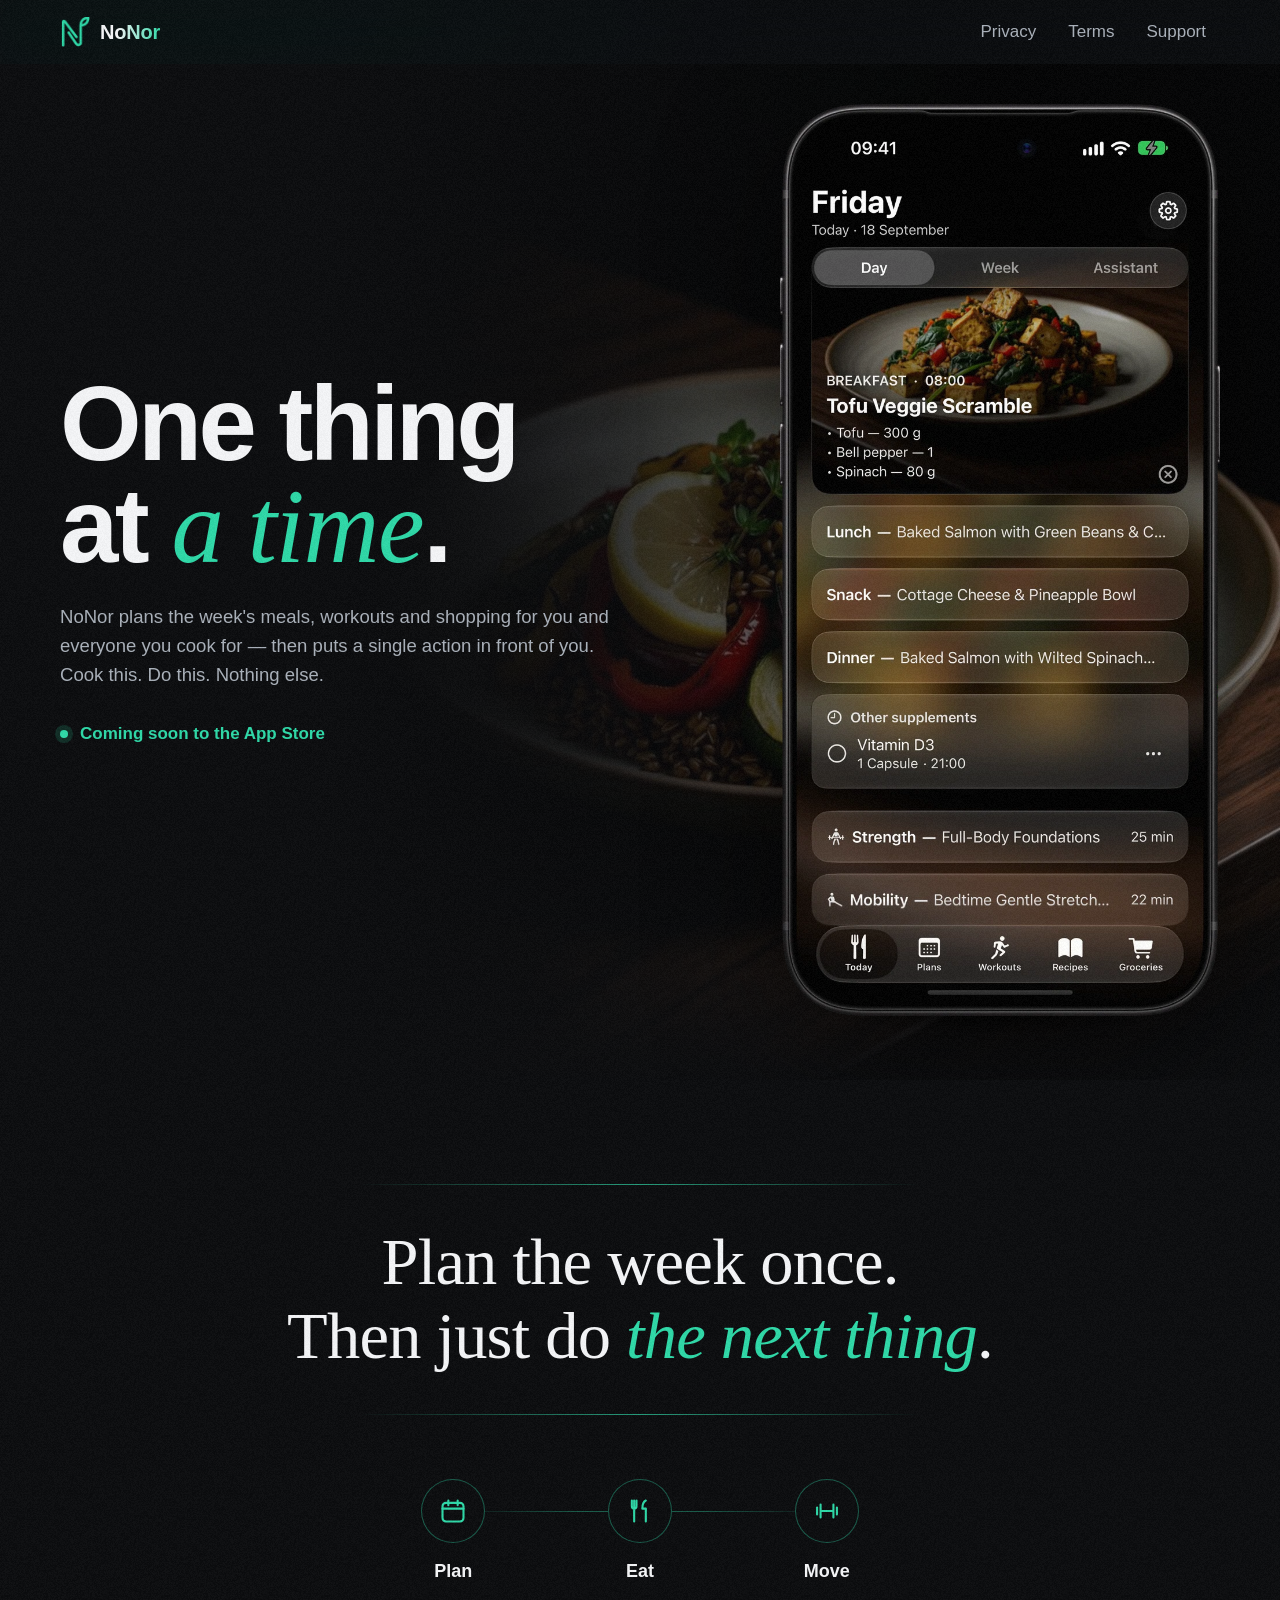
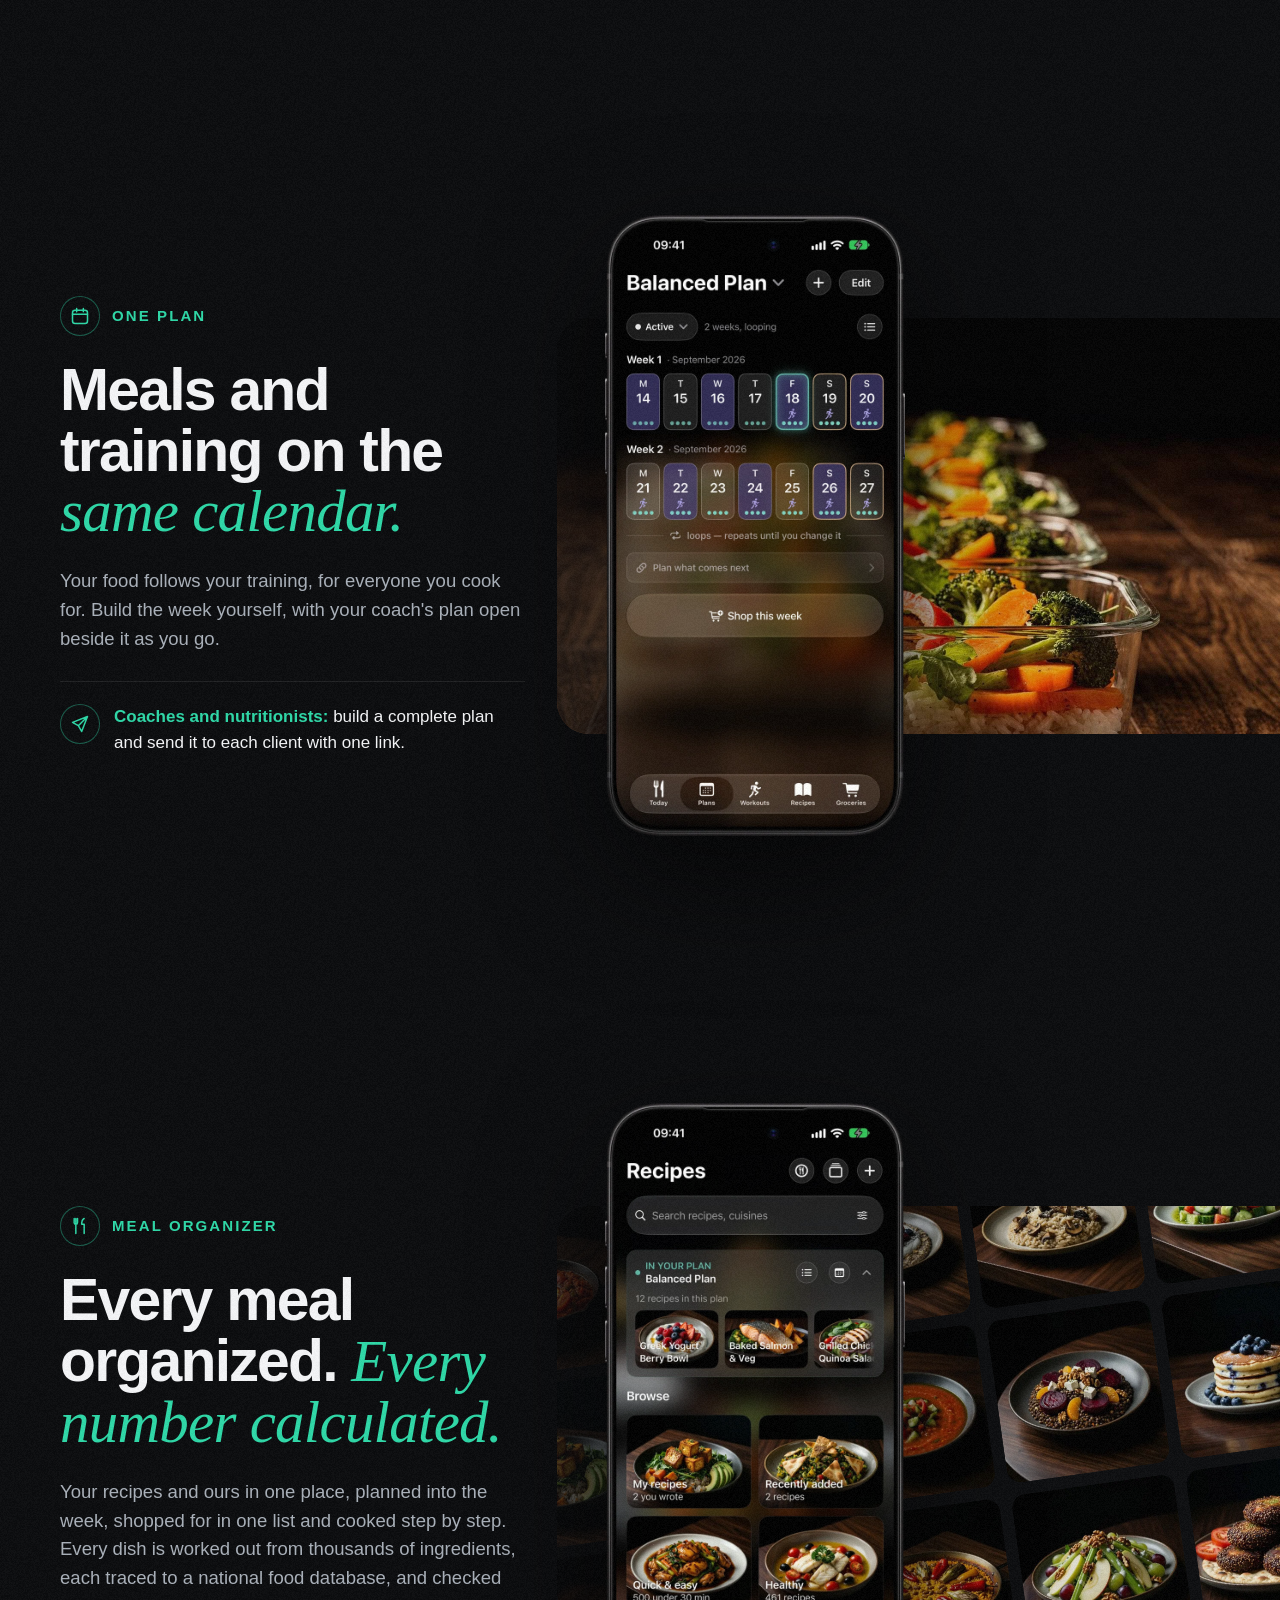
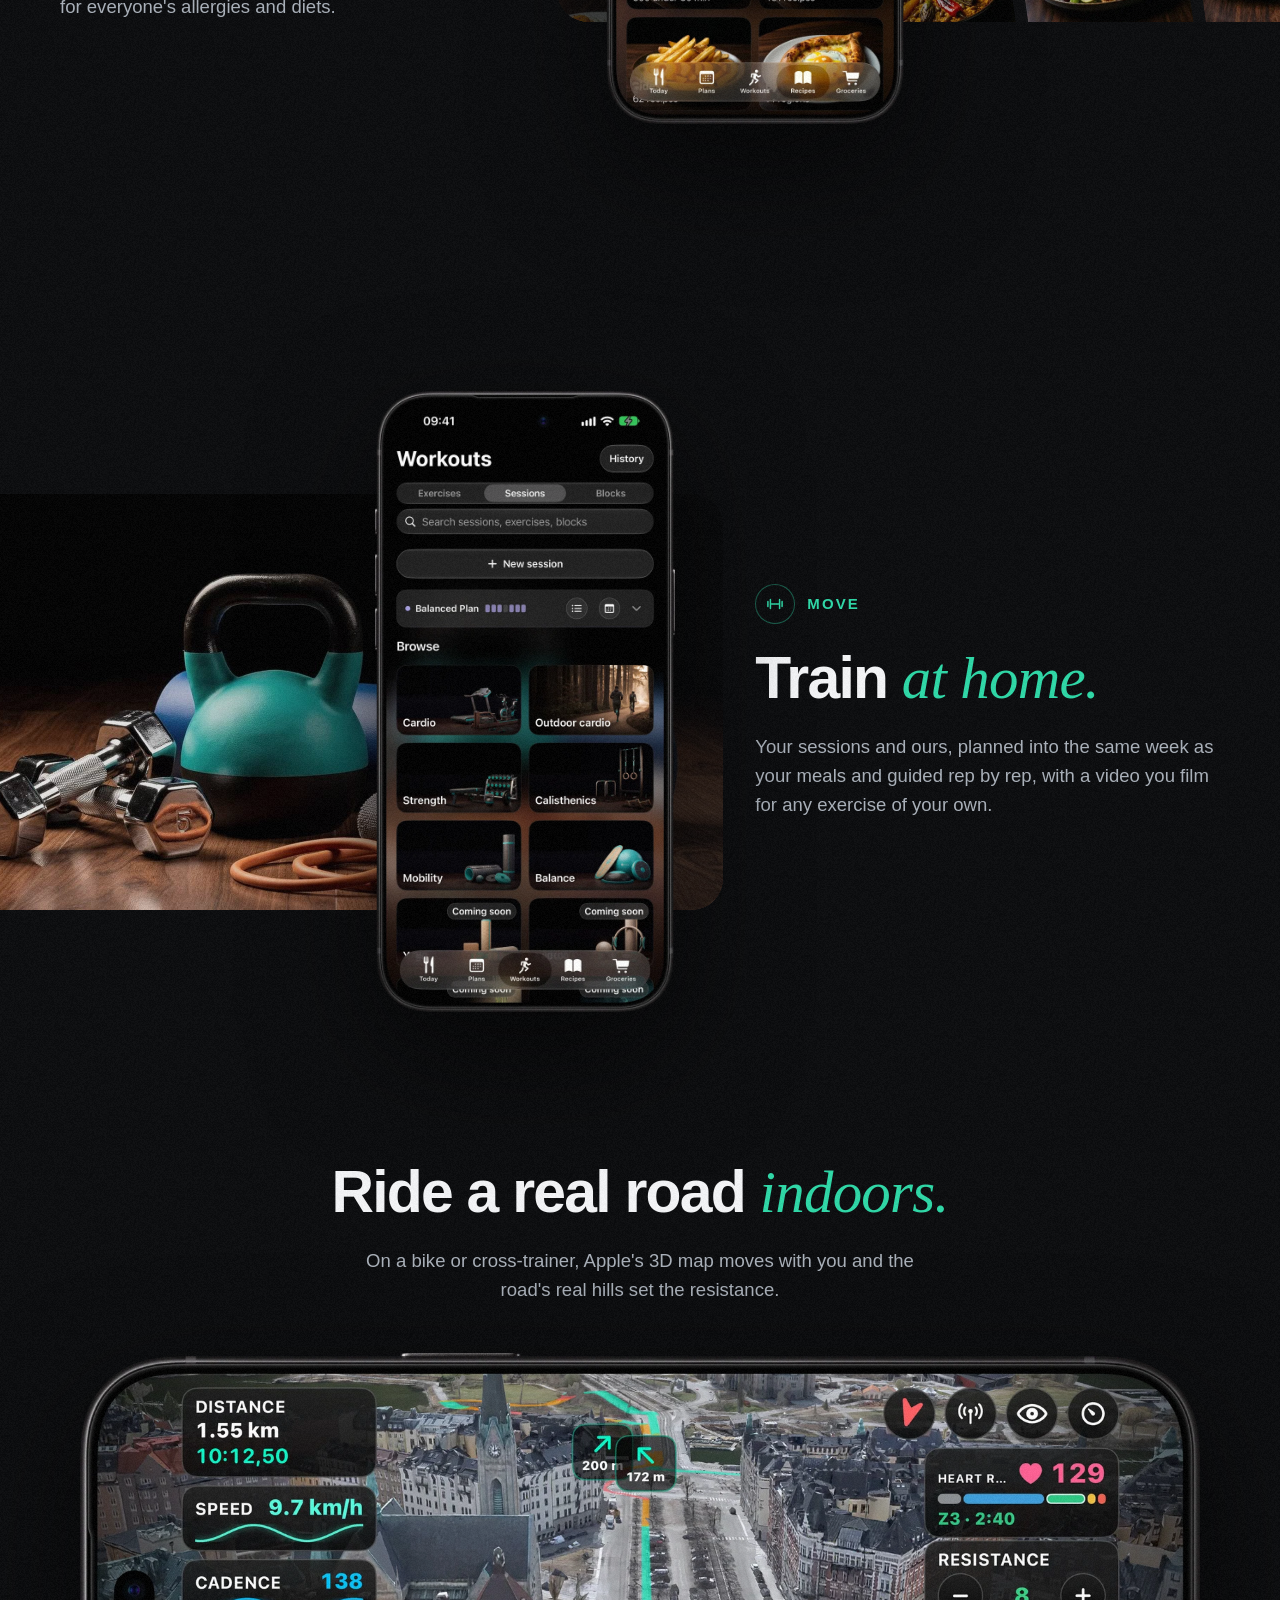
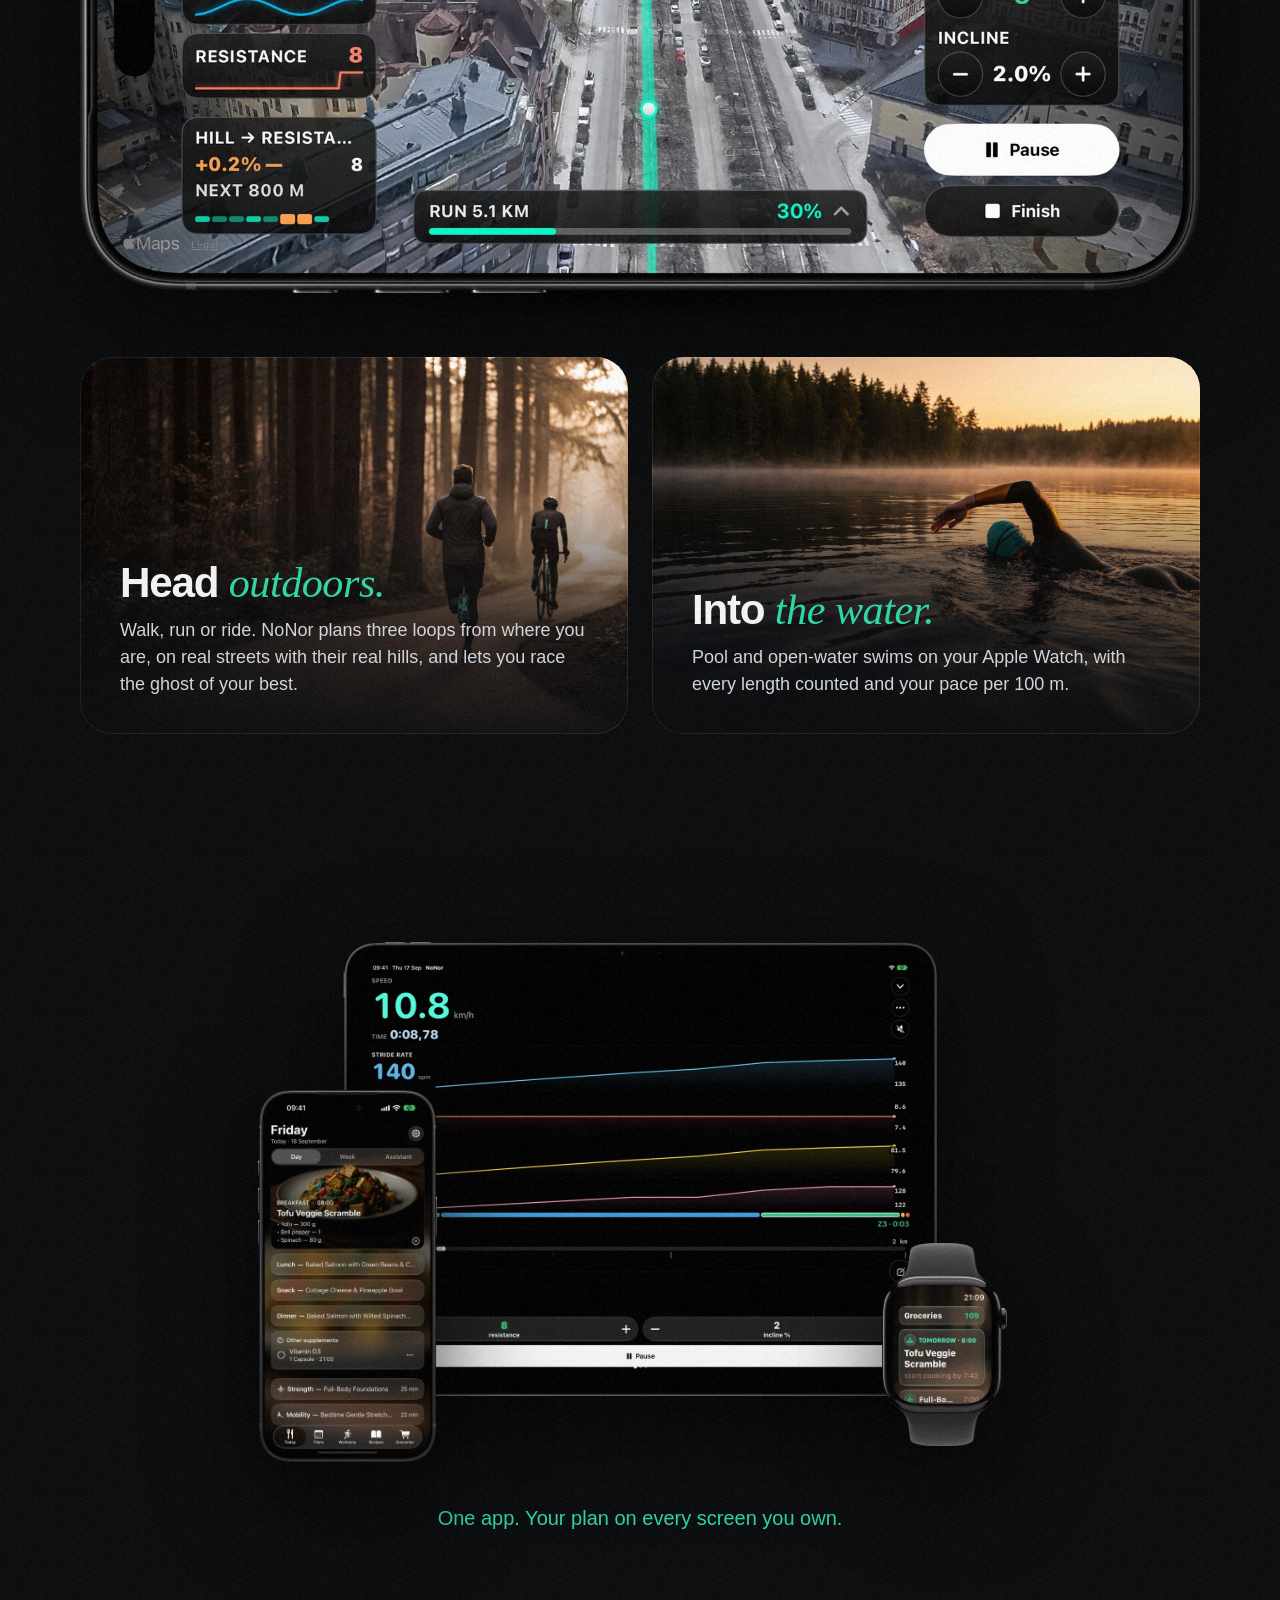
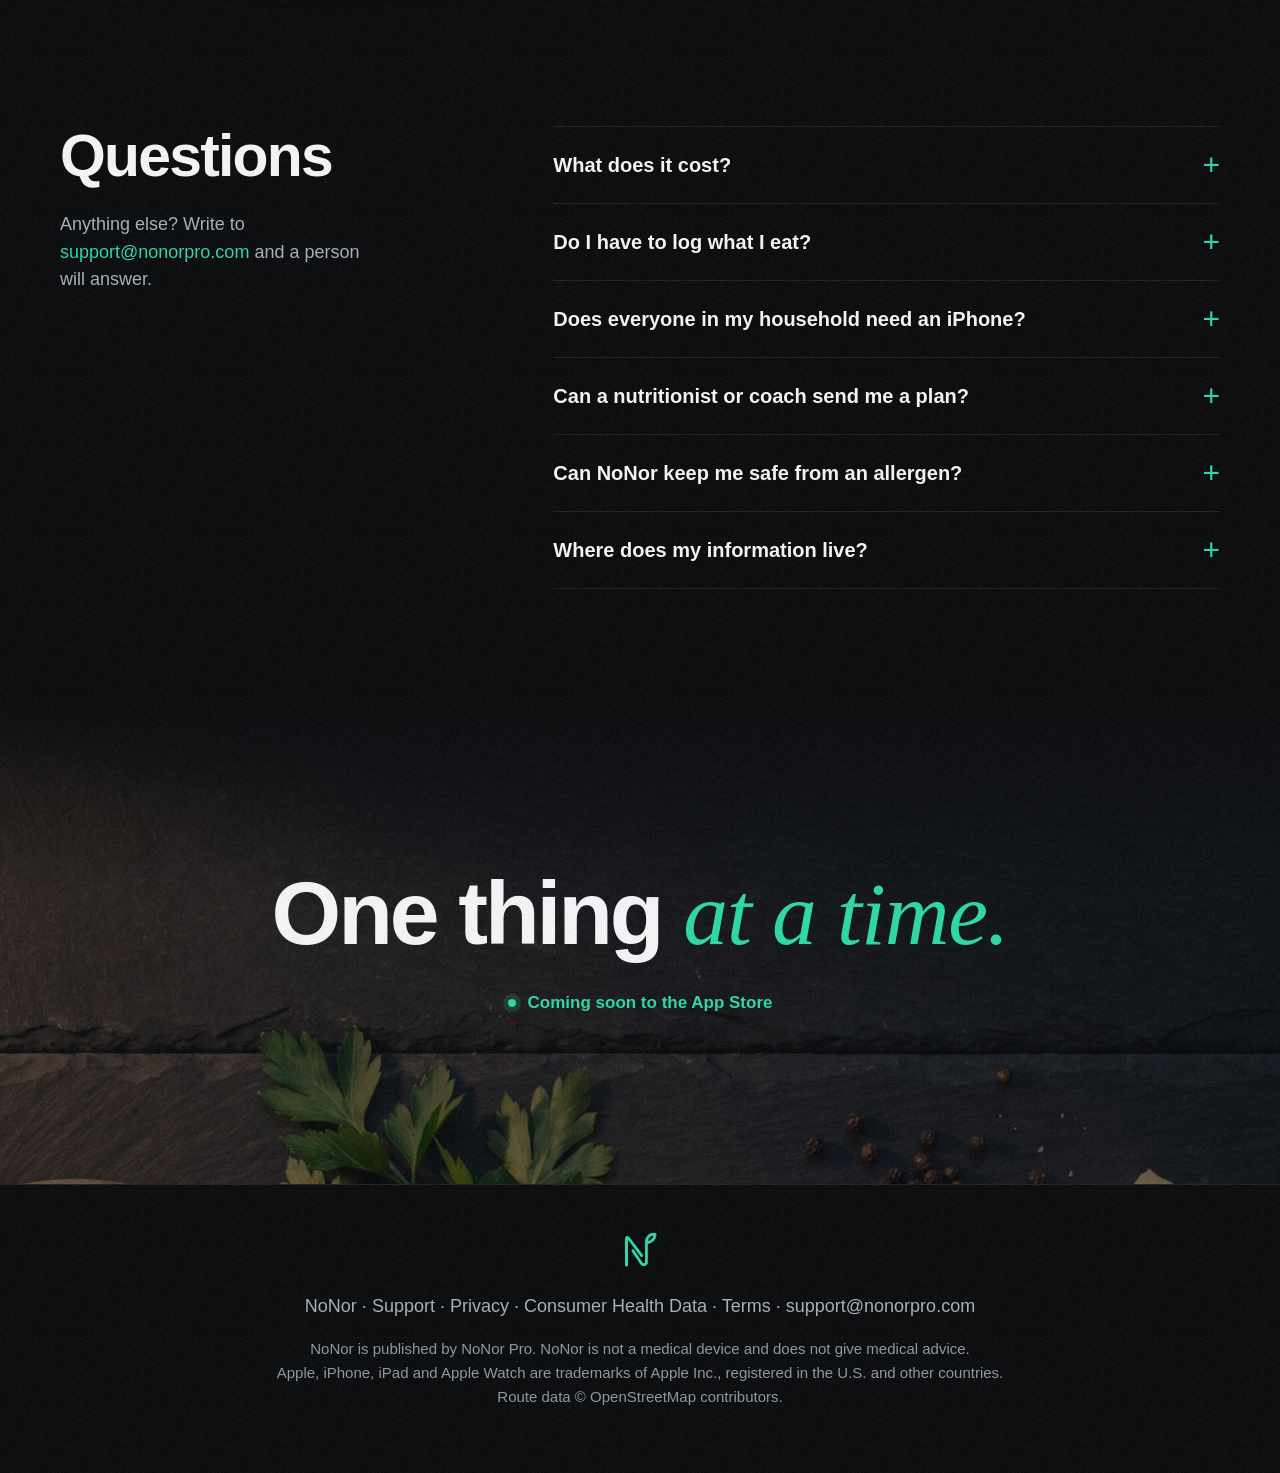
==== commit 9d2911af: "FAQ: the 14-day trial and the two plans" ====
--- a/index.html
+++ b/index.html
@@ -83,7 +83,7 @@
 <section class="faq"><div class="wrap grid">
   <div class="side reveal"><h2>Questions</h2>
     <p class="lead">Anything else? Write to <a href="mailto:support@nonorpro.com">support@nonorpro.com</a> and a person will answer.</p></div>
-  <div class="list reveal"><details><summary>What does it cost?</summary><p>NoNor is free to try for 14 days, then a subscription. The price will be on this page before launch.</p></details><details><summary>Do I have to log what I eat?</summary><p>No. Following the plan is the whole job. NoNor keeps a quiet record of what your plan served and what you trained, there when you want to look and easy to hide when you don't.</p></details><details><summary>Does everyone in my household need an iPhone?</summary><p>No. Add the people you cook for on your own phone, children included. Each gets their own day, portions and allergies, and their own plan if they need one.</p></details><details><summary>Can a nutritionist or coach send me a plan?</summary><p>Yes. They build the plan in NoNor and send it as a link. Open it on your iPhone and the whole plan, every recipe and session, is added to yours.</p></details><details><summary>Can NoNor keep me safe from an allergen?</summary><p>It warns you, for each person you cook for, and it can swap an ingredient out. It is a help, not a guarantee — always check the pack.</p></details><details><summary>Where does my information live?</summary><p>On your devices and in your own iCloud account. See the privacy policy.</p></details></div>
+  <div class="list reveal"><details><summary>What does it cost?</summary><p>NoNor is free for 14 days, without its AI. You start the trial through Apple, and unless you cancel it renews into a paid plan: NoNor Plus or NoNor Pro, both with AI. Upgrade during the trial to get the AI at once; that ends the free days and starts your paid plan. Prices will be on this page before launch.</p></details><details><summary>Do I have to log what I eat?</summary><p>No. Following the plan is the whole job. NoNor keeps a quiet record of what your plan served and what you trained, there when you want to look and easy to hide when you don't.</p></details><details><summary>Does everyone in my household need an iPhone?</summary><p>No. Add the people you cook for on your own phone, children included. Each gets their own day, portions and allergies, and their own plan if they need one.</p></details><details><summary>Can a nutritionist or coach send me a plan?</summary><p>Yes. They build the plan in NoNor and send it as a link. Open it on your iPhone and the whole plan, every recipe and session, is added to yours.</p></details><details><summary>Can NoNor keep me safe from an allergen?</summary><p>It warns you, for each person you cook for, and it can swap an ingredient out. It is a help, not a guarantee — always check the pack.</p></details><details><summary>Where does my information live?</summary><p>On your devices and in your own iCloud account. See the privacy policy.</p></details></div>
 </div></section>
 
 <section class="close">
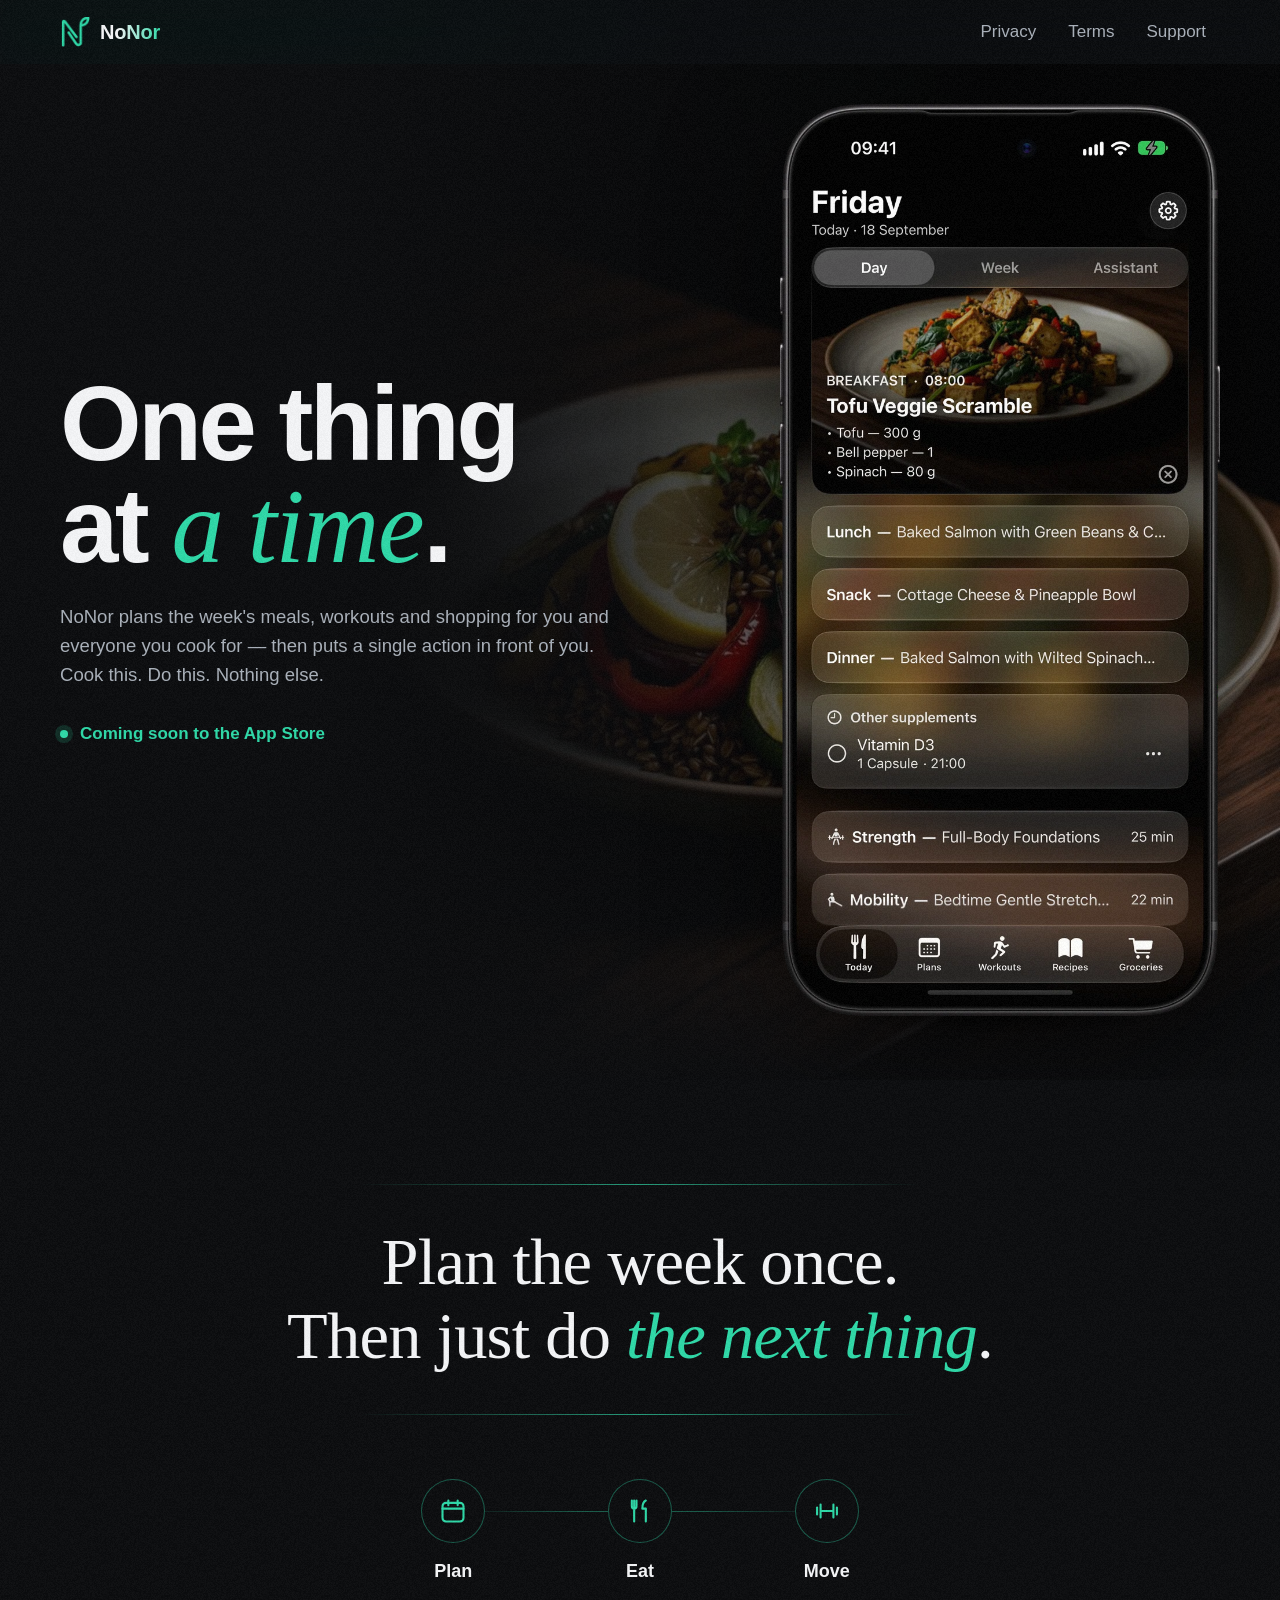
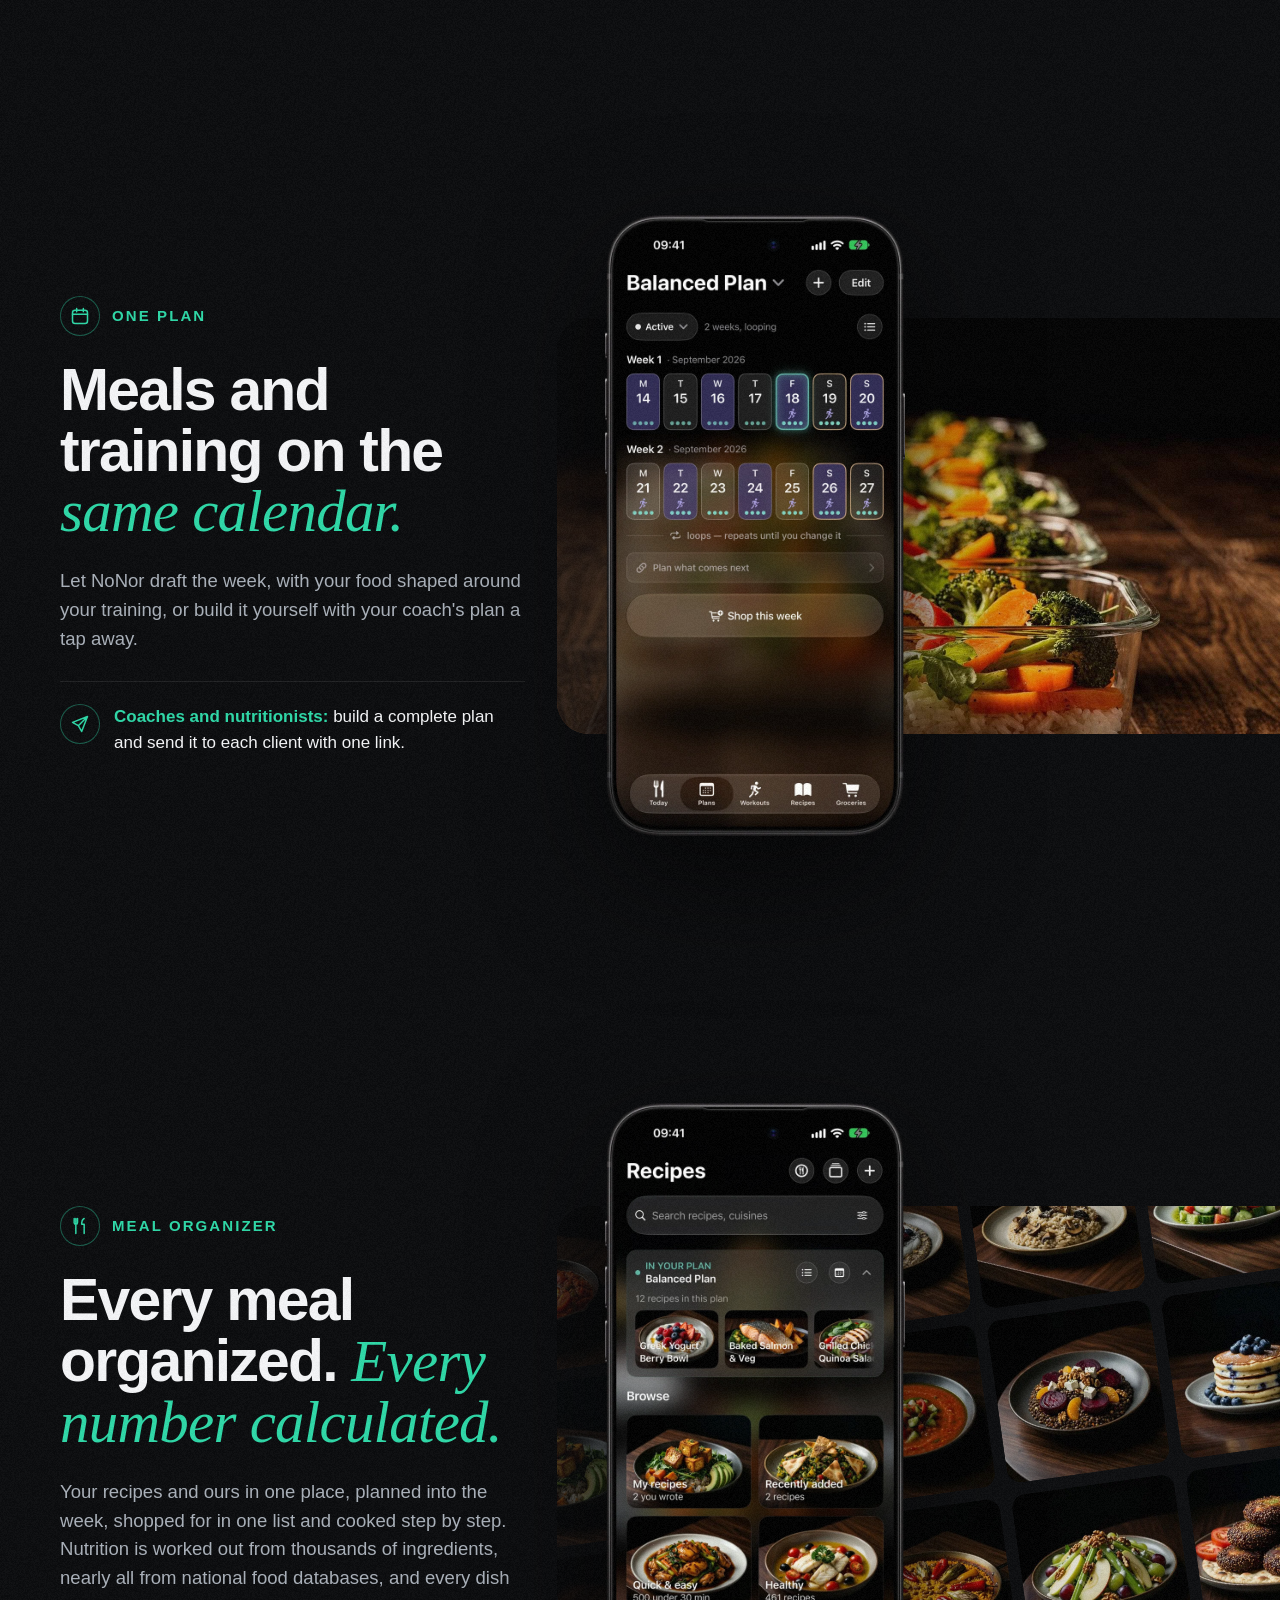
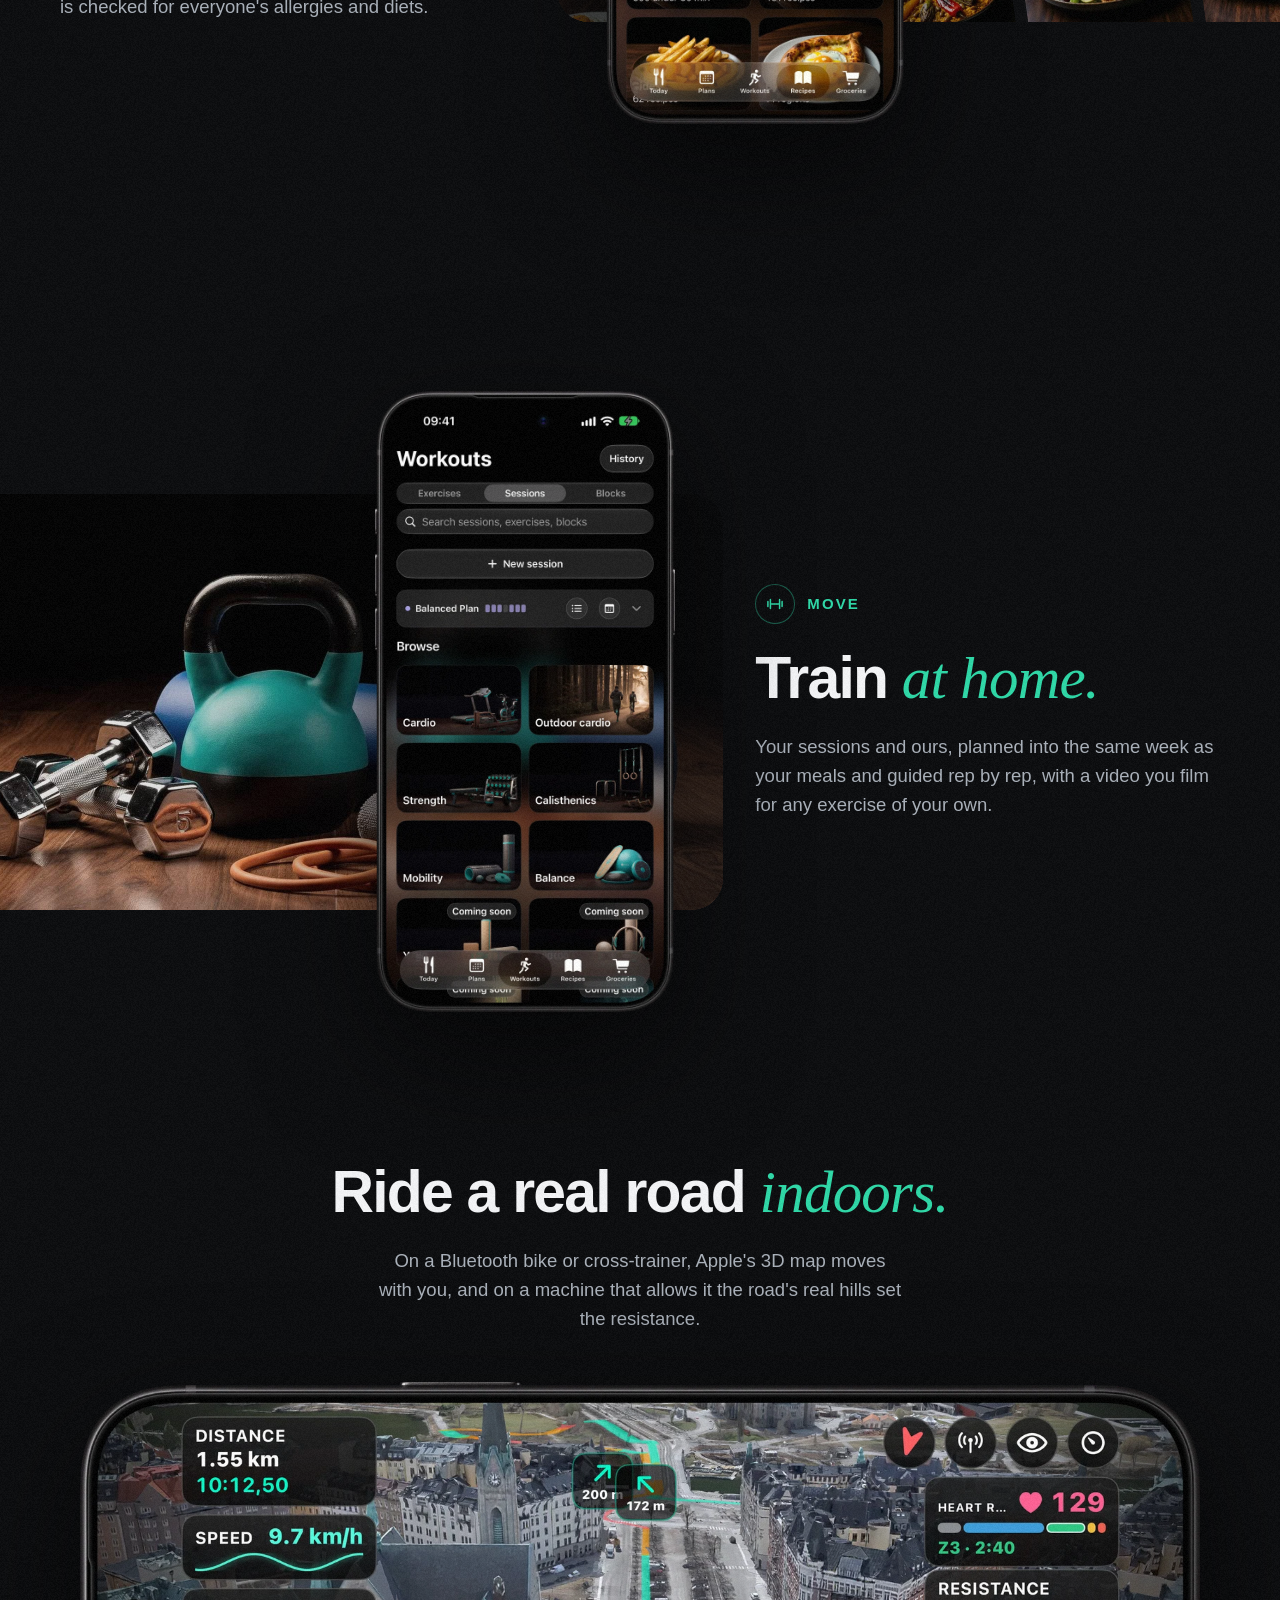
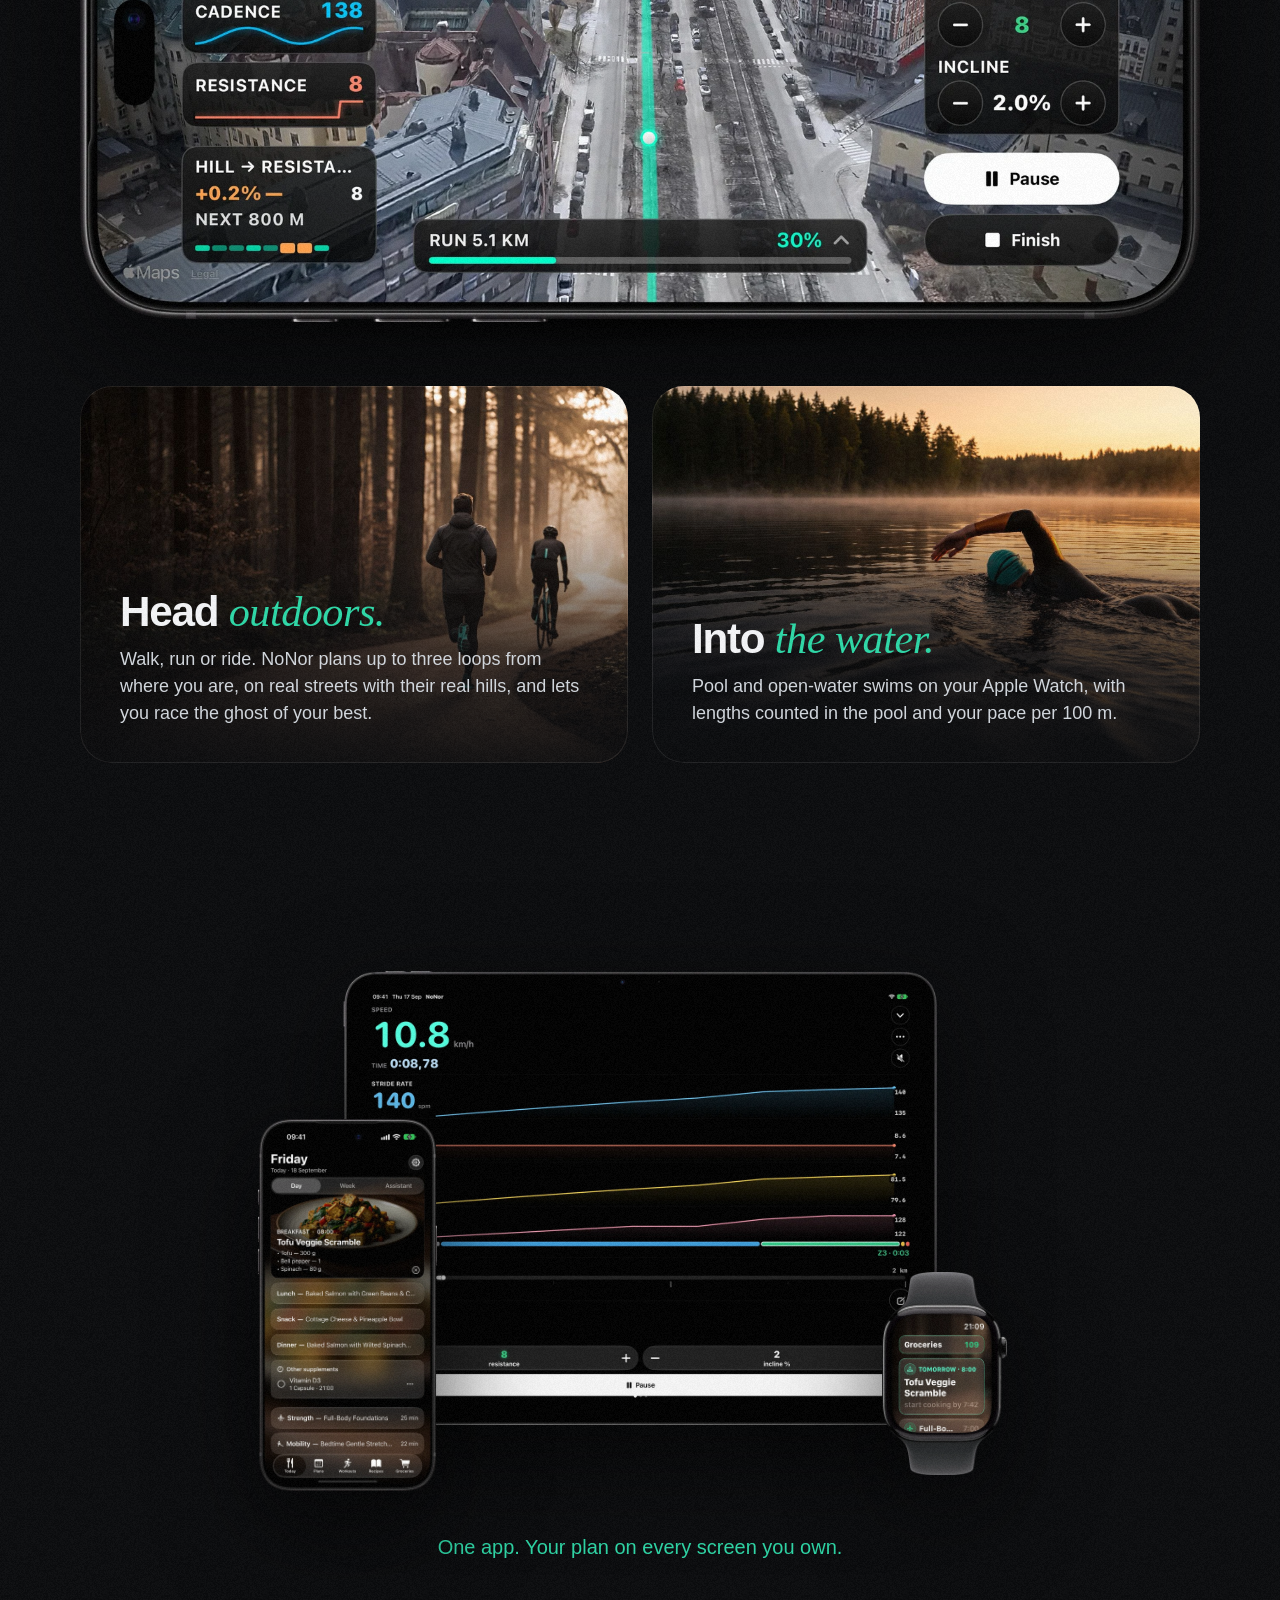
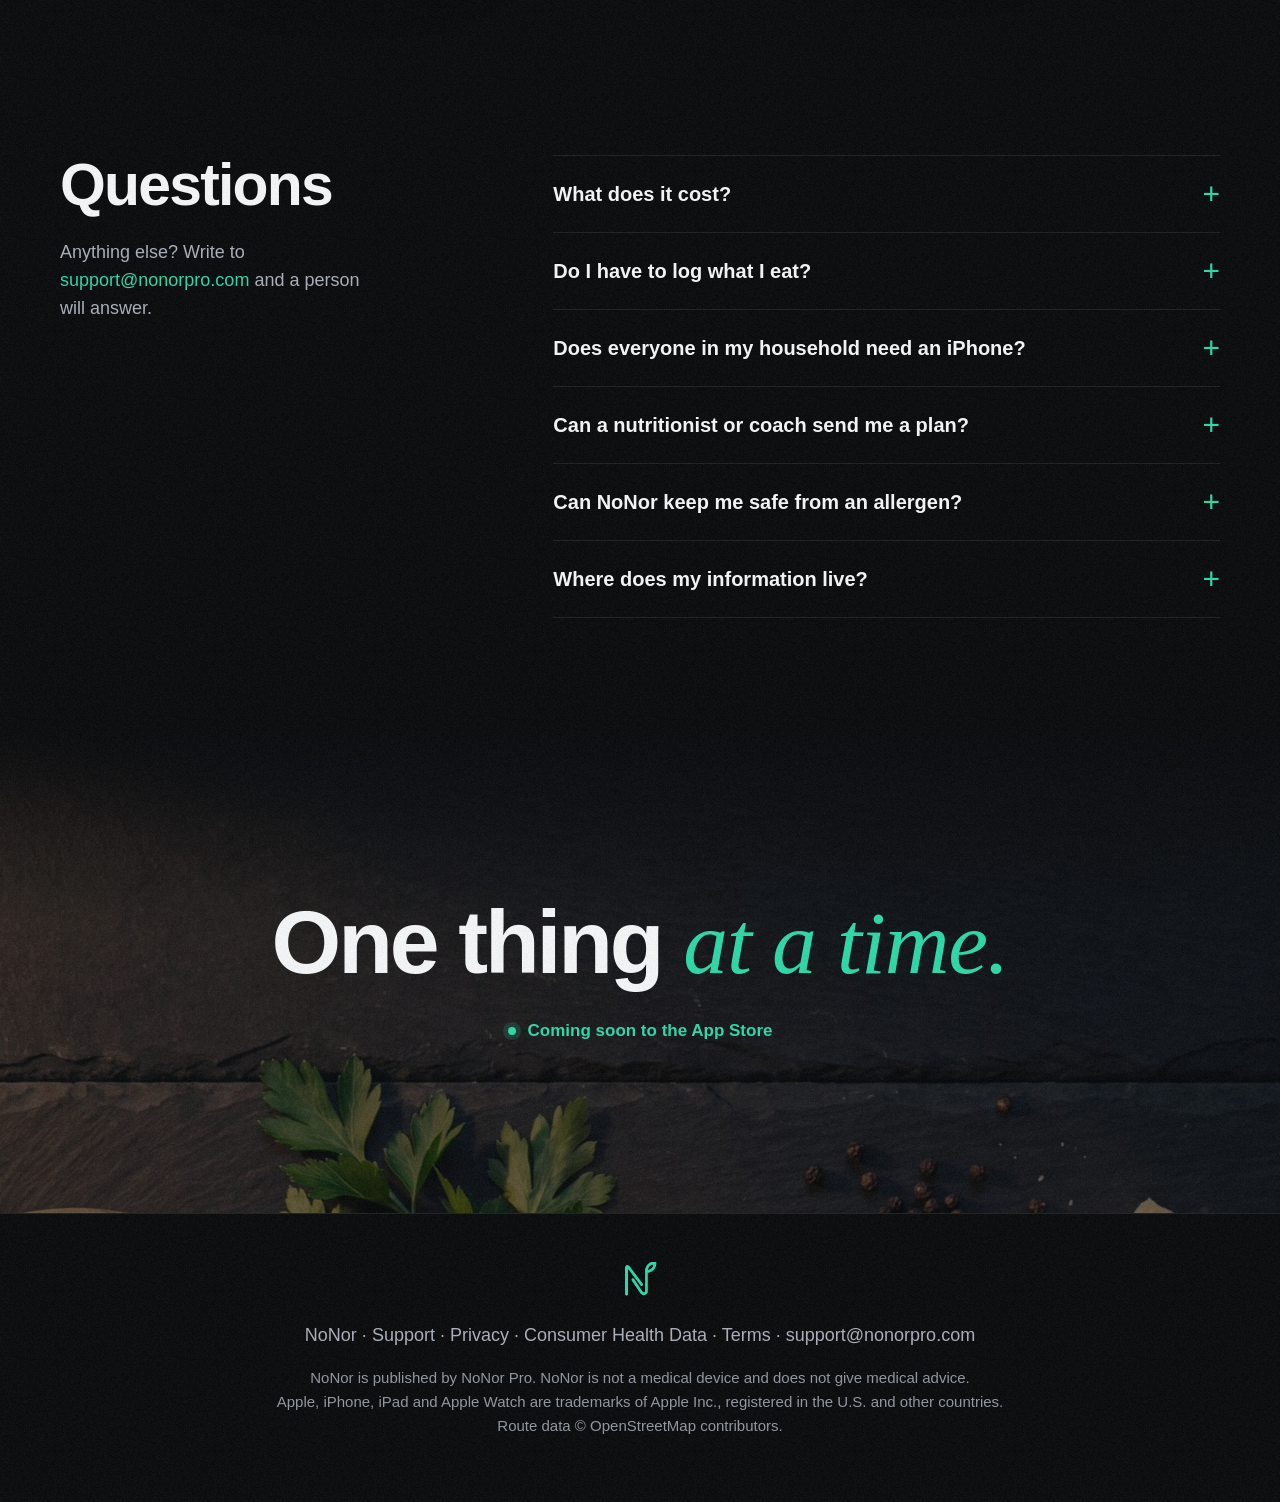
==== commit 2a787ead: "Claims corrected against what ships" ====
--- a/index.html
+++ b/index.html
@@ -54,11 +54,11 @@
 <div id="features"></div>
 
 <section class="chapter" id="plan"><div class="wrap grid">
-  <div class="txt reveal"><p class="kicker"><span class="ic"><svg viewBox="0 0 24 24" fill="none" stroke="currentColor" stroke-width="1.8" stroke-linecap="round" stroke-linejoin="round" aria-hidden="true"><rect x="3" y="5" width="18" height="16" rx="3"/><path d="M3 10h18M8 3v4M16 3v4"/></svg></span>One plan</p><h2>Meals and training on the <em>same calendar.</em></h2><p class="lead">Your food follows your training, for everyone you cook for. Build the week yourself, with your coach's plan open beside it as you go.</p><p class="pro"><span class="ic"><svg viewBox="0 0 24 24" fill="none" stroke="currentColor" stroke-width="1.8" stroke-linecap="round" stroke-linejoin="round" aria-hidden="true"><path d="M21 3 10 14M21 3l-7 18-4-7-7-4z"/></svg></span><span><b>Coaches and nutritionists:</b> build a complete plan and send it to each client with one link.</span></p></div>
+  <div class="txt reveal"><p class="kicker"><span class="ic"><svg viewBox="0 0 24 24" fill="none" stroke="currentColor" stroke-width="1.8" stroke-linecap="round" stroke-linejoin="round" aria-hidden="true"><rect x="3" y="5" width="18" height="16" rx="3"/><path d="M3 10h18M8 3v4M16 3v4"/></svg></span>One plan</p><h2>Meals and training on the <em>same calendar.</em></h2><p class="lead">Let NoNor draft the week, with your food shaped around your training, or build it yourself with your coach's plan a tap away.</p><p class="pro"><span class="ic"><svg viewBox="0 0 24 24" fill="none" stroke="currentColor" stroke-width="1.8" stroke-linecap="round" stroke-linejoin="round" aria-hidden="true"><path d="M21 3 10 14M21 3l-7 18-4-7-7-4z"/></svg></span><span><b>Coaches and nutritionists:</b> build a complete plan and send it to each client with one link.</span></p></div>
   <div class="stage reveal"><div class="card"><img src="assets/bg-plan.jpg?v=4c524e6b" alt="" loading="lazy"></div><figure class="phone"><picture><source srcset="assets/f-plans.webp?v=2c2e33bb" type="image/webp"><img src="assets/f-plans.png?v=da8592eb" alt="The plan calendar showing two weeks of meals and workouts" loading="lazy"></picture></figure></div>
 </div></section>
 <section class="chapter" id="food"><div class="wrap grid">
-  <div class="txt reveal"><p class="kicker"><span class="ic"><svg viewBox="0 0 24 24" fill="none" stroke="currentColor" stroke-width="1.8" stroke-linecap="round" stroke-linejoin="round" aria-hidden="true"><path d="M7 3v8M5 3v5a2 2 0 0 0 4 0V3M7 11v10M17 3c-2 1-3 4-3 7h3v11"/></svg></span>Meal organizer</p><h2>Every meal organized. <em>Every number calculated.</em></h2><p class="lead">Your recipes and ours in one place, planned into the week, shopped for in one list and cooked step by step. Every dish is worked out from thousands of ingredients, each traced to a national food database, and checked for everyone's allergies and diets.</p></div>
+  <div class="txt reveal"><p class="kicker"><span class="ic"><svg viewBox="0 0 24 24" fill="none" stroke="currentColor" stroke-width="1.8" stroke-linecap="round" stroke-linejoin="round" aria-hidden="true"><path d="M7 3v8M5 3v5a2 2 0 0 0 4 0V3M7 11v10M17 3c-2 1-3 4-3 7h3v11"/></svg></span>Meal organizer</p><h2>Every meal organized. <em>Every number calculated.</em></h2><p class="lead">Your recipes and ours in one place, planned into the week, shopped for in one list and cooked step by step. Nutrition is worked out from thousands of ingredients, nearly all from national food databases, and every dish is checked for everyone's allergies and diets.</p></div>
   <div class="stage reveal"><div class="card food"><div class="wall" aria-hidden="true"><div class="row r0"><div class="track"><img src="assets/food/shakshuka.webp?v=2d48ee8c" alt="" loading="eager" fetchpriority="low" decoding="async" width="240" height="240"><img src="assets/food/farro_and_roasted_veg_salad.webp?v=a2a5d552" alt="" loading="eager" fetchpriority="low" decoding="async" width="240" height="240"><img src="assets/food/berry_overnight_oats.webp?v=8e34187c" alt="" loading="eager" fetchpriority="low" decoding="async" width="240" height="240"><img src="assets/food/risotto_ai_funghi.webp?v=a287b931" alt="" loading="eager" fetchpriority="low" decoding="async" width="240" height="240"><img src="assets/food/salad_shirazi.webp?v=f6f6529c" alt="" loading="eager" fetchpriority="low" decoding="async" width="240" height="240"><img src="assets/food/chickpea_butternut_tagine.webp?v=38a315c4" alt="" loading="eager" fetchpriority="low" decoding="async" width="240" height="240"><img src="assets/food/avocado_toast_with_egg.webp?v=cdf8da00" alt="" loading="eager" fetchpriority="low" decoding="async" width="240" height="240"><img src="assets/food/soba_noodle_soup.webp?v=ac51154b" alt="" loading="eager" fetchpriority="low" decoding="async" width="240" height="240"><img src="assets/food/vegetable_paella.webp?v=e407e1fe" alt="" loading="eager" fetchpriority="low" decoding="async" width="240" height="240"><img src="assets/food/waldorf_salad.webp?v=e333068a" alt="" loading="eager" fetchpriority="low" decoding="async" width="240" height="240"><img src="assets/food/taameya_egyptian_falafel.webp?v=c1a0d89e" alt="" loading="eager" fetchpriority="low" decoding="async" width="240" height="240"><img src="assets/food/strawberry_granola_parfait.webp?v=30036205" alt="" loading="eager" fetchpriority="low" decoding="async" width="240" height="240"><img src="assets/food/shakshuka.webp?v=2d48ee8c" alt="" loading="eager" fetchpriority="low" decoding="async" width="240" height="240"><img src="assets/food/farro_and_roasted_veg_salad.webp?v=a2a5d552" alt="" loading="eager" fetchpriority="low" decoding="async" width="240" height="240"><img src="assets/food/berry_overnight_oats.webp?v=8e34187c" alt="" loading="eager" fetchpriority="low" decoding="async" width="240" height="240"><img src="assets/food/risotto_ai_funghi.webp?v=a287b931" alt="" loading="eager" fetchpriority="low" decoding="async" width="240" height="240"><img src="assets/food/salad_shirazi.webp?v=f6f6529c" alt="" loading="eager" fetchpriority="low" decoding="async" width="240" height="240"><img src="assets/food/chickpea_butternut_tagine.webp?v=38a315c4" alt="" loading="eager" fetchpriority="low" decoding="async" width="240" height="240"><img src="assets/food/avocado_toast_with_egg.webp?v=cdf8da00" alt="" loading="eager" fetchpriority="low" decoding="async" width="240" height="240"><img src="assets/food/soba_noodle_soup.webp?v=ac51154b" alt="" loading="eager" fetchpriority="low" decoding="async" width="240" height="240"><img src="assets/food/vegetable_paella.webp?v=e407e1fe" alt="" loading="eager" fetchpriority="low" decoding="async" width="240" height="240"><img src="assets/food/waldorf_salad.webp?v=e333068a" alt="" loading="eager" fetchpriority="low" decoding="async" width="240" height="240"><img src="assets/food/taameya_egyptian_falafel.webp?v=c1a0d89e" alt="" loading="eager" fetchpriority="low" decoding="async" width="240" height="240"><img src="assets/food/strawberry_granola_parfait.webp?v=30036205" alt="" loading="eager" fetchpriority="low" decoding="async" width="240" height="240"></div></div><div class="row r1"><div class="track"><img src="assets/food/crispy_tofu_buddha_bowl.webp?v=65043e0f" alt="" loading="eager" fetchpriority="low" decoding="async" width="240" height="240"><img src="assets/food/cherry_tomato_and_mozzarella_pasta.webp?v=eadd3695" alt="" loading="eager" fetchpriority="low" decoding="async" width="240" height="240"><img src="assets/food/gazpacho_andaluz.webp?v=58b326af" alt="" loading="eager" fetchpriority="low" decoding="async" width="240" height="240"><img src="assets/food/lentil_feta_roasted_beet_bowl.webp?v=f9b3bdc6" alt="" loading="eager" fetchpriority="low" decoding="async" width="240" height="240"><img src="assets/food/buttermilk_blueberry_pancakes.webp?v=95162a3c" alt="" loading="eager" fetchpriority="low" decoding="async" width="240" height="240"><img src="assets/food/larb_tao_hu_thai_crumbled_tofu_herb_salad.webp?v=c1054a94" alt="" loading="eager" fetchpriority="low" decoding="async" width="240" height="240"><img src="assets/food/salmon_quinoa_bowl_with_roasted_veg.webp?v=0553f9d3" alt="" loading="eager" fetchpriority="low" decoding="async" width="240" height="240"><img src="assets/food/hummus_veggie_sticks.webp?v=3a87432e" alt="" loading="eager" fetchpriority="low" decoding="async" width="240" height="240"><img src="assets/food/frittata_di_zucchine.webp?v=a71fc45b" alt="" loading="eager" fetchpriority="low" decoding="async" width="240" height="240"><img src="assets/food/spinach_and_strawberry_salad.webp?v=0c65a11c" alt="" loading="eager" fetchpriority="low" decoding="async" width="240" height="240"><img src="assets/food/paella_de_marisco.webp?v=8c14d0ef" alt="" loading="eager" fetchpriority="low" decoding="async" width="240" height="240"><img src="assets/food/wild_rice_salad.webp?v=061606f0" alt="" loading="eager" fetchpriority="low" decoding="async" width="240" height="240"><img src="assets/food/crispy_tofu_buddha_bowl.webp?v=65043e0f" alt="" loading="eager" fetchpriority="low" decoding="async" width="240" height="240"><img src="assets/food/cherry_tomato_and_mozzarella_pasta.webp?v=eadd3695" alt="" loading="eager" fetchpriority="low" decoding="async" width="240" height="240"><img src="assets/food/gazpacho_andaluz.webp?v=58b326af" alt="" loading="eager" fetchpriority="low" decoding="async" width="240" height="240"><img src="assets/food/lentil_feta_roasted_beet_bowl.webp?v=f9b3bdc6" alt="" loading="eager" fetchpriority="low" decoding="async" width="240" height="240"><img src="assets/food/buttermilk_blueberry_pancakes.webp?v=95162a3c" alt="" loading="eager" fetchpriority="low" decoding="async" width="240" height="240"><img src="assets/food/larb_tao_hu_thai_crumbled_tofu_herb_salad.webp?v=c1054a94" alt="" loading="eager" fetchpriority="low" decoding="async" width="240" height="240"><img src="assets/food/salmon_quinoa_bowl_with_roasted_veg.webp?v=0553f9d3" alt="" loading="eager" fetchpriority="low" decoding="async" width="240" height="240"><img src="assets/food/hummus_veggie_sticks.webp?v=3a87432e" alt="" loading="eager" fetchpriority="low" decoding="async" width="240" height="240"><img src="assets/food/frittata_di_zucchine.webp?v=a71fc45b" alt="" loading="eager" fetchpriority="low" decoding="async" width="240" height="240"><img src="assets/food/spinach_and_strawberry_salad.webp?v=0c65a11c" alt="" loading="eager" fetchpriority="low" decoding="async" width="240" height="240"><img src="assets/food/paella_de_marisco.webp?v=8c14d0ef" alt="" loading="eager" fetchpriority="low" decoding="async" width="240" height="240"><img src="assets/food/wild_rice_salad.webp?v=061606f0" alt="" loading="eager" fetchpriority="low" decoding="async" width="240" height="240"></div></div><div class="row r2"><div class="track"><img src="assets/food/avocado_toast_with_egg.webp?v=cdf8da00" alt="" loading="eager" fetchpriority="low" decoding="async" width="240" height="240"><img src="assets/food/soba_noodle_soup.webp?v=ac51154b" alt="" loading="eager" fetchpriority="low" decoding="async" width="240" height="240"><img src="assets/food/vegetable_paella.webp?v=e407e1fe" alt="" loading="eager" fetchpriority="low" decoding="async" width="240" height="240"><img src="assets/food/waldorf_salad.webp?v=e333068a" alt="" loading="eager" fetchpriority="low" decoding="async" width="240" height="240"><img src="assets/food/taameya_egyptian_falafel.webp?v=c1a0d89e" alt="" loading="eager" fetchpriority="low" decoding="async" width="240" height="240"><img src="assets/food/strawberry_granola_parfait.webp?v=30036205" alt="" loading="eager" fetchpriority="low" decoding="async" width="240" height="240"><img src="assets/food/shakshuka.webp?v=2d48ee8c" alt="" loading="eager" fetchpriority="low" decoding="async" width="240" height="240"><img src="assets/food/farro_and_roasted_veg_salad.webp?v=a2a5d552" alt="" loading="eager" fetchpriority="low" decoding="async" width="240" height="240"><img src="assets/food/berry_overnight_oats.webp?v=8e34187c" alt="" loading="eager" fetchpriority="low" decoding="async" width="240" height="240"><img src="assets/food/risotto_ai_funghi.webp?v=a287b931" alt="" loading="eager" fetchpriority="low" decoding="async" width="240" height="240"><img src="assets/food/salad_shirazi.webp?v=f6f6529c" alt="" loading="eager" fetchpriority="low" decoding="async" width="240" height="240"><img src="assets/food/chickpea_butternut_tagine.webp?v=38a315c4" alt="" loading="eager" fetchpriority="low" decoding="async" width="240" height="240"><img src="assets/food/avocado_toast_with_egg.webp?v=cdf8da00" alt="" loading="eager" fetchpriority="low" decoding="async" width="240" height="240"><img src="assets/food/soba_noodle_soup.webp?v=ac51154b" alt="" loading="eager" fetchpriority="low" decoding="async" width="240" height="240"><img src="assets/food/vegetable_paella.webp?v=e407e1fe" alt="" loading="eager" fetchpriority="low" decoding="async" width="240" height="240"><img src="assets/food/waldorf_salad.webp?v=e333068a" alt="" loading="eager" fetchpriority="low" decoding="async" width="240" height="240"><img src="assets/food/taameya_egyptian_falafel.webp?v=c1a0d89e" alt="" loading="eager" fetchpriority="low" decoding="async" width="240" height="240"><img src="assets/food/strawberry_granola_parfait.webp?v=30036205" alt="" loading="eager" fetchpriority="low" decoding="async" width="240" height="240"><img src="assets/food/shakshuka.webp?v=2d48ee8c" alt="" loading="eager" fetchpriority="low" decoding="async" width="240" height="240"><img src="assets/food/farro_and_roasted_veg_salad.webp?v=a2a5d552" alt="" loading="eager" fetchpriority="low" decoding="async" width="240" height="240"><img src="assets/food/berry_overnight_oats.webp?v=8e34187c" alt="" loading="eager" fetchpriority="low" decoding="async" width="240" height="240"><img src="assets/food/risotto_ai_funghi.webp?v=a287b931" alt="" loading="eager" fetchpriority="low" decoding="async" width="240" height="240"><img src="assets/food/salad_shirazi.webp?v=f6f6529c" alt="" loading="eager" fetchpriority="low" decoding="async" width="240" height="240"><img src="assets/food/chickpea_butternut_tagine.webp?v=38a315c4" alt="" loading="eager" fetchpriority="low" decoding="async" width="240" height="240"></div></div></div></div><figure class="phone"><picture><source srcset="assets/f-recipes.webp?v=7a021126" type="image/webp"><img src="assets/f-recipes.png?v=1579eee8" alt="The Recipes tab: your plan&#x27;s dishes, your own recipes, and browsing by quick, healthy, cuisine and country" loading="lazy"></picture></figure></div>
 </div></section>
 <section class="chapter flip" id="move"><div class="wrap grid">
@@ -67,9 +67,9 @@
     <figure class="phone"><picture><source srcset="assets/f-workouts.webp?v=d69a31bf" type="image/webp"><img src="assets/f-workouts.png?v=5b893d5b" alt="The Workouts tab: cardio, outdoor cardio, strength, calisthenics, mobility and balance" loading="lazy"></picture></figure></div>
 </div></section>
 <section class="chapter ride"><div class="wrap">
-  <div class="txt center reveal"><h2>Ride a real road <em>indoors.</em></h2><p class="lead">On a bike or cross-trainer, Apple's 3D map moves with you and the road's real hills set the resistance.</p></div>
+  <div class="txt center reveal"><h2>Ride a real road <em>indoors.</em></h2><p class="lead">On a Bluetooth bike or cross-trainer, Apple's 3D map moves with you, and on a machine that allows it the road's real hills set the resistance.</p></div>
   <figure class="landscape reveal"><picture><source srcset="assets/f-ride.webp?v=2cefbf4b" type="image/webp"><img src="assets/f-ride.png?v=87e21fb3" alt="The 3D ride down a tree-lined avenue past Hedvig Eleonora church in Stockholm" loading="lazy"></picture></figure>
-</div></section><section class="chapter more"><div class="wrap"><div class="tiles"><article class="tile reveal"><img src="assets/move-outdoors.jpg?v=142c4765" alt="A runner and a cyclist on a forest road at dusk" loading="lazy" style="object-position: 72% 50%"><div class="t"><h3>Head <em>outdoors.</em></h3><p>Walk, run or ride. NoNor plans three loops from where you are, on real streets with their real hills, and lets you race the ghost of your best.</p></div></article><article class="tile reveal"><img src="assets/move-water.jpg?v=1d2430f7" alt="A swimmer crossing a misty lake at sunrise" loading="lazy" style="object-position: 74% 50%"><div class="t"><h3>Into <em>the water.</em></h3><p>Pool and open-water swims on your Apple Watch, with every length counted and your pace per 100 m.</p></div></article></div></div></section>
+</div></section><section class="chapter more"><div class="wrap"><div class="tiles"><article class="tile reveal"><img src="assets/move-outdoors.jpg?v=142c4765" alt="A runner and a cyclist on a forest road at dusk" loading="lazy" style="object-position: 72% 50%"><div class="t"><h3>Head <em>outdoors.</em></h3><p>Walk, run or ride. NoNor plans up to three loops from where you are, on real streets with their real hills, and lets you race the ghost of your best.</p></div></article><article class="tile reveal"><img src="assets/move-water.jpg?v=1d2430f7" alt="A swimmer crossing a misty lake at sunrise" loading="lazy" style="object-position: 74% 50%"><div class="t"><h3>Into <em>the water.</em></h3><p>Pool and open-water swims on your Apple Watch, with lengths counted in the pool and your pace per 100 m.</p></div></article></div></div></section>
 
 <section class="runs"><div class="wrap reveal">
   <div class="family">
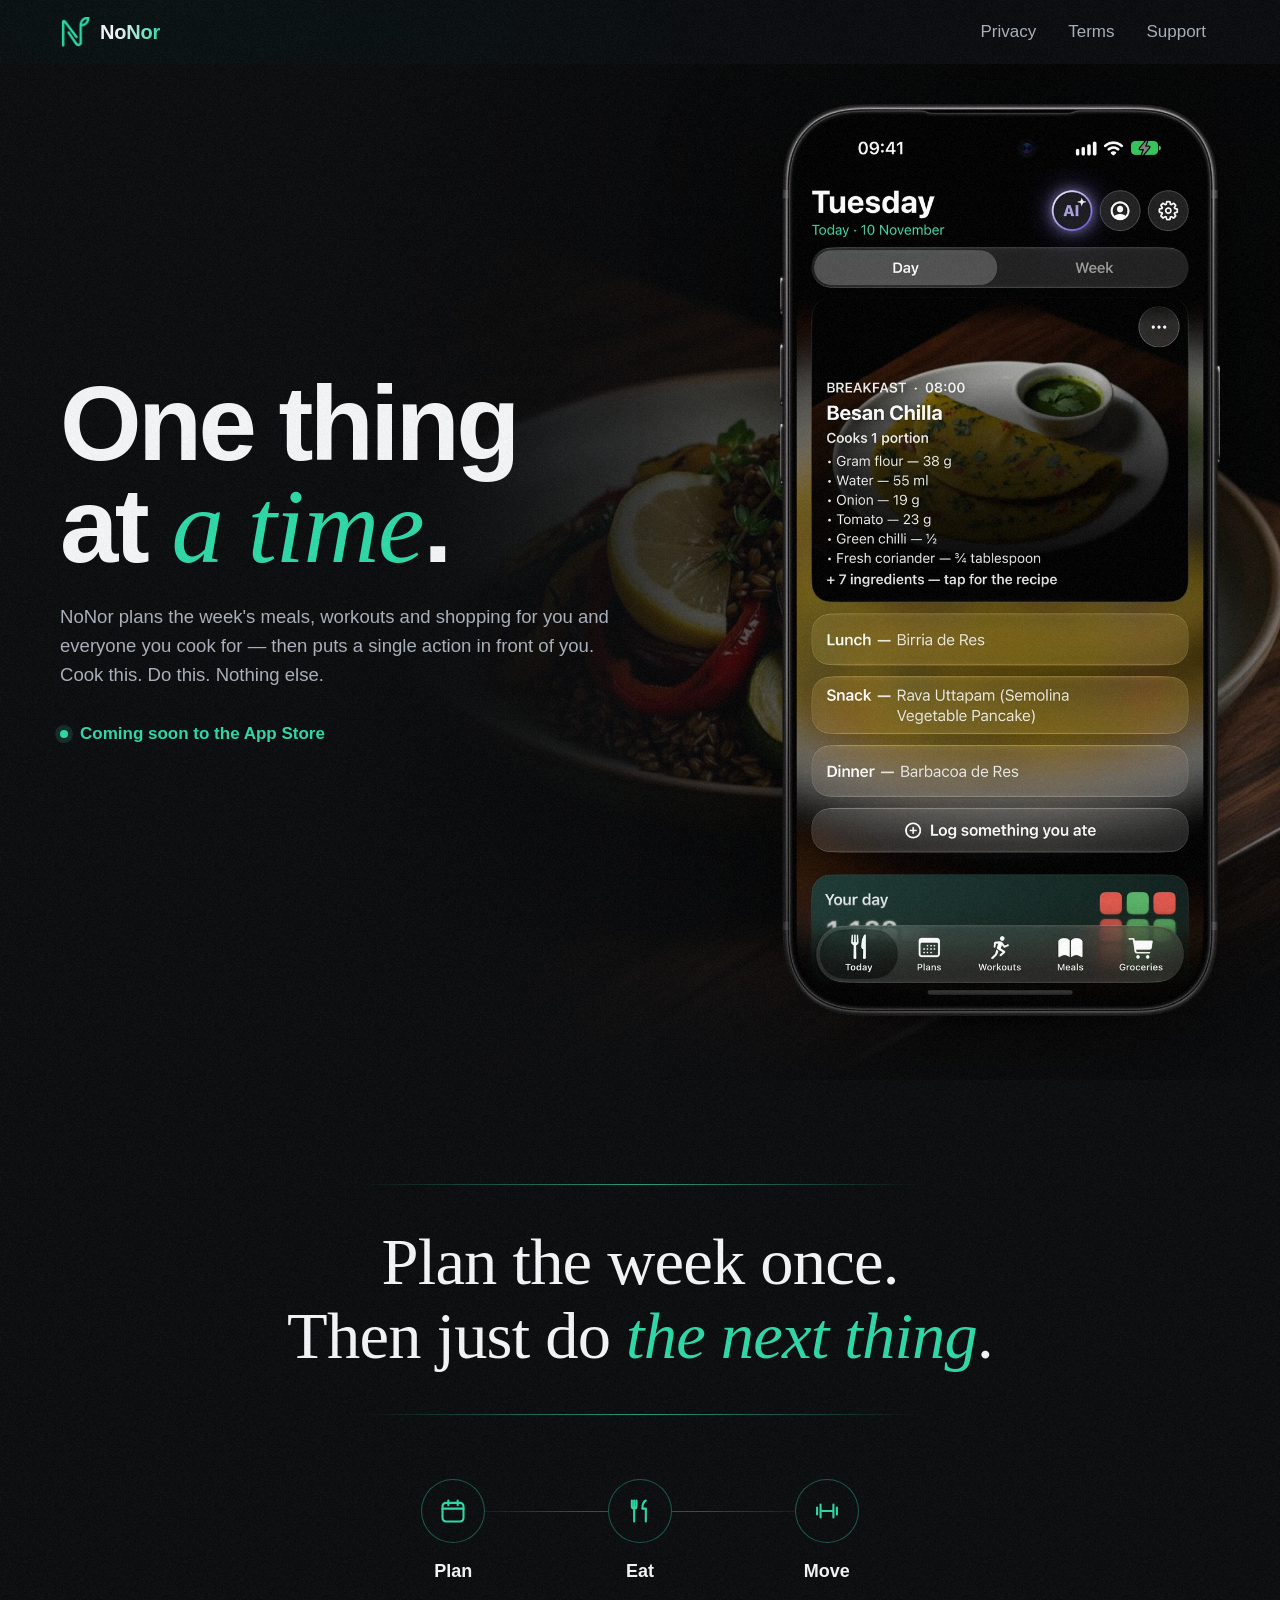
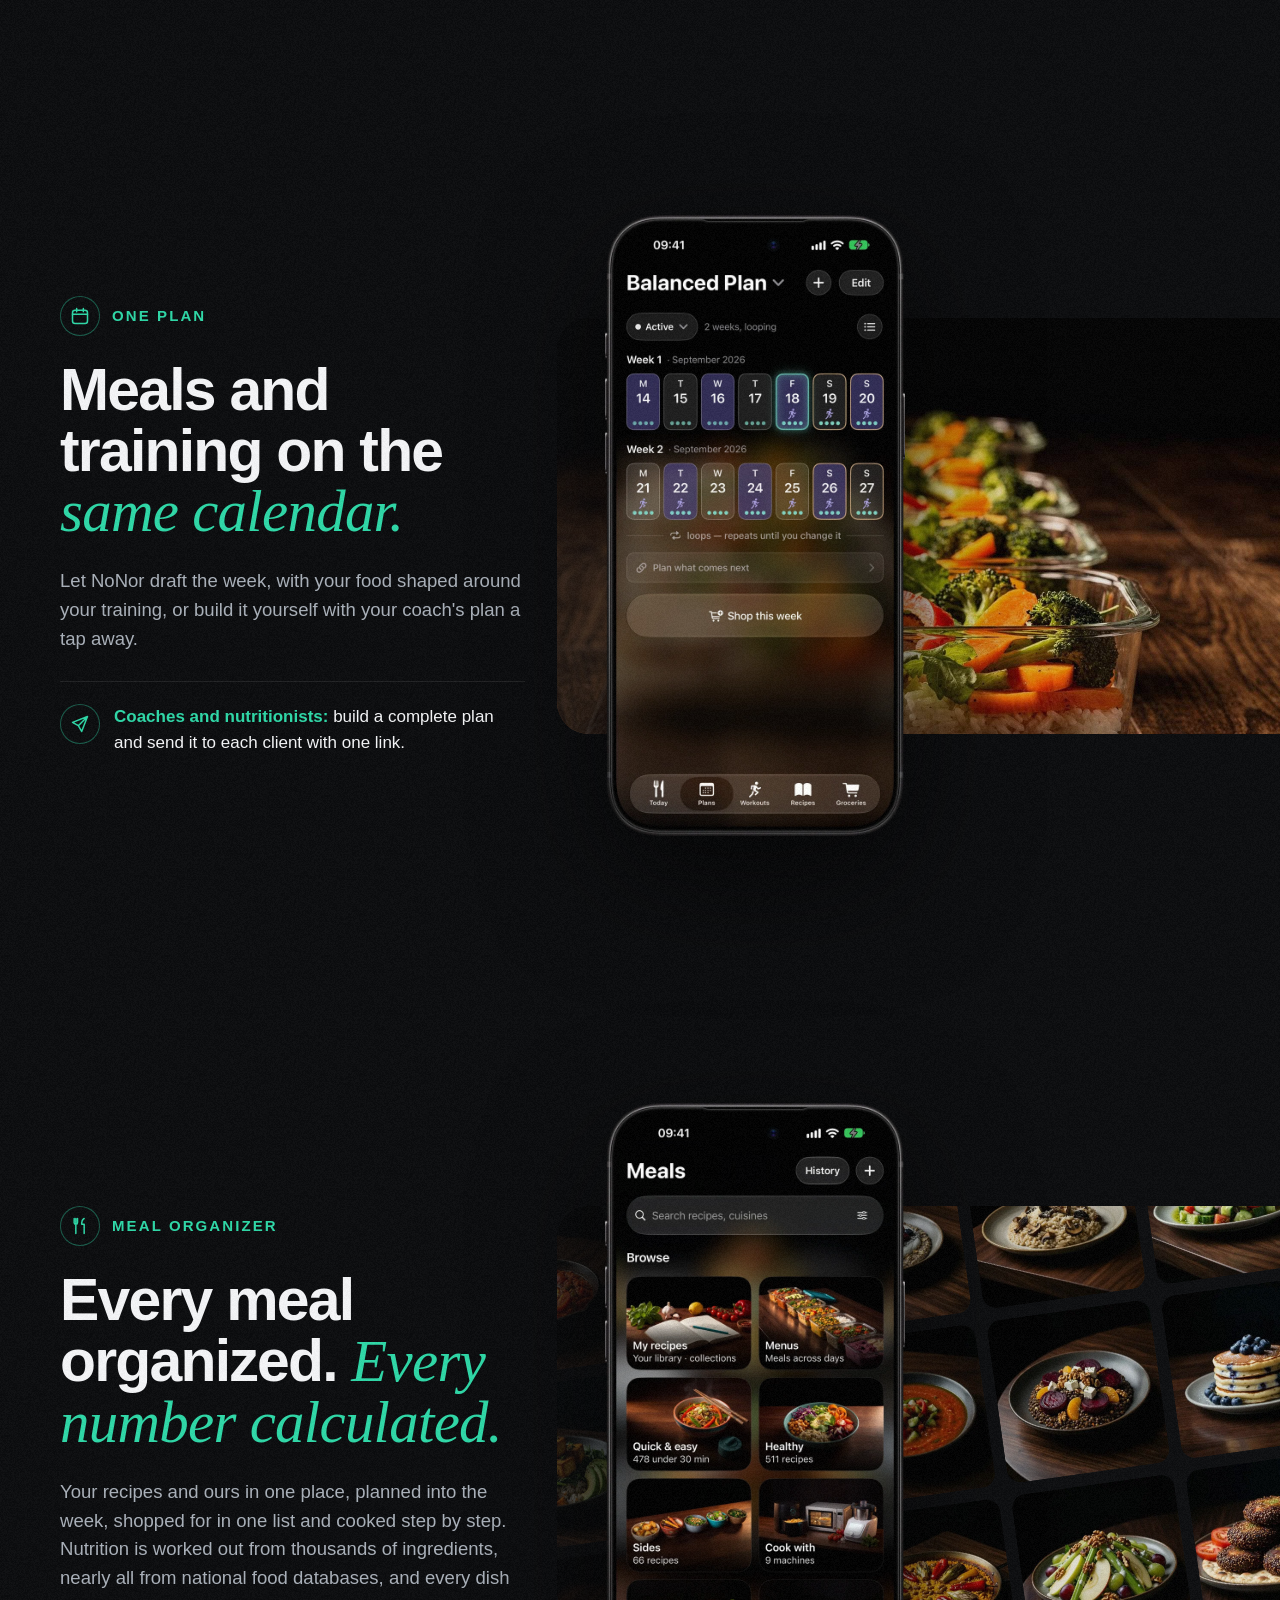
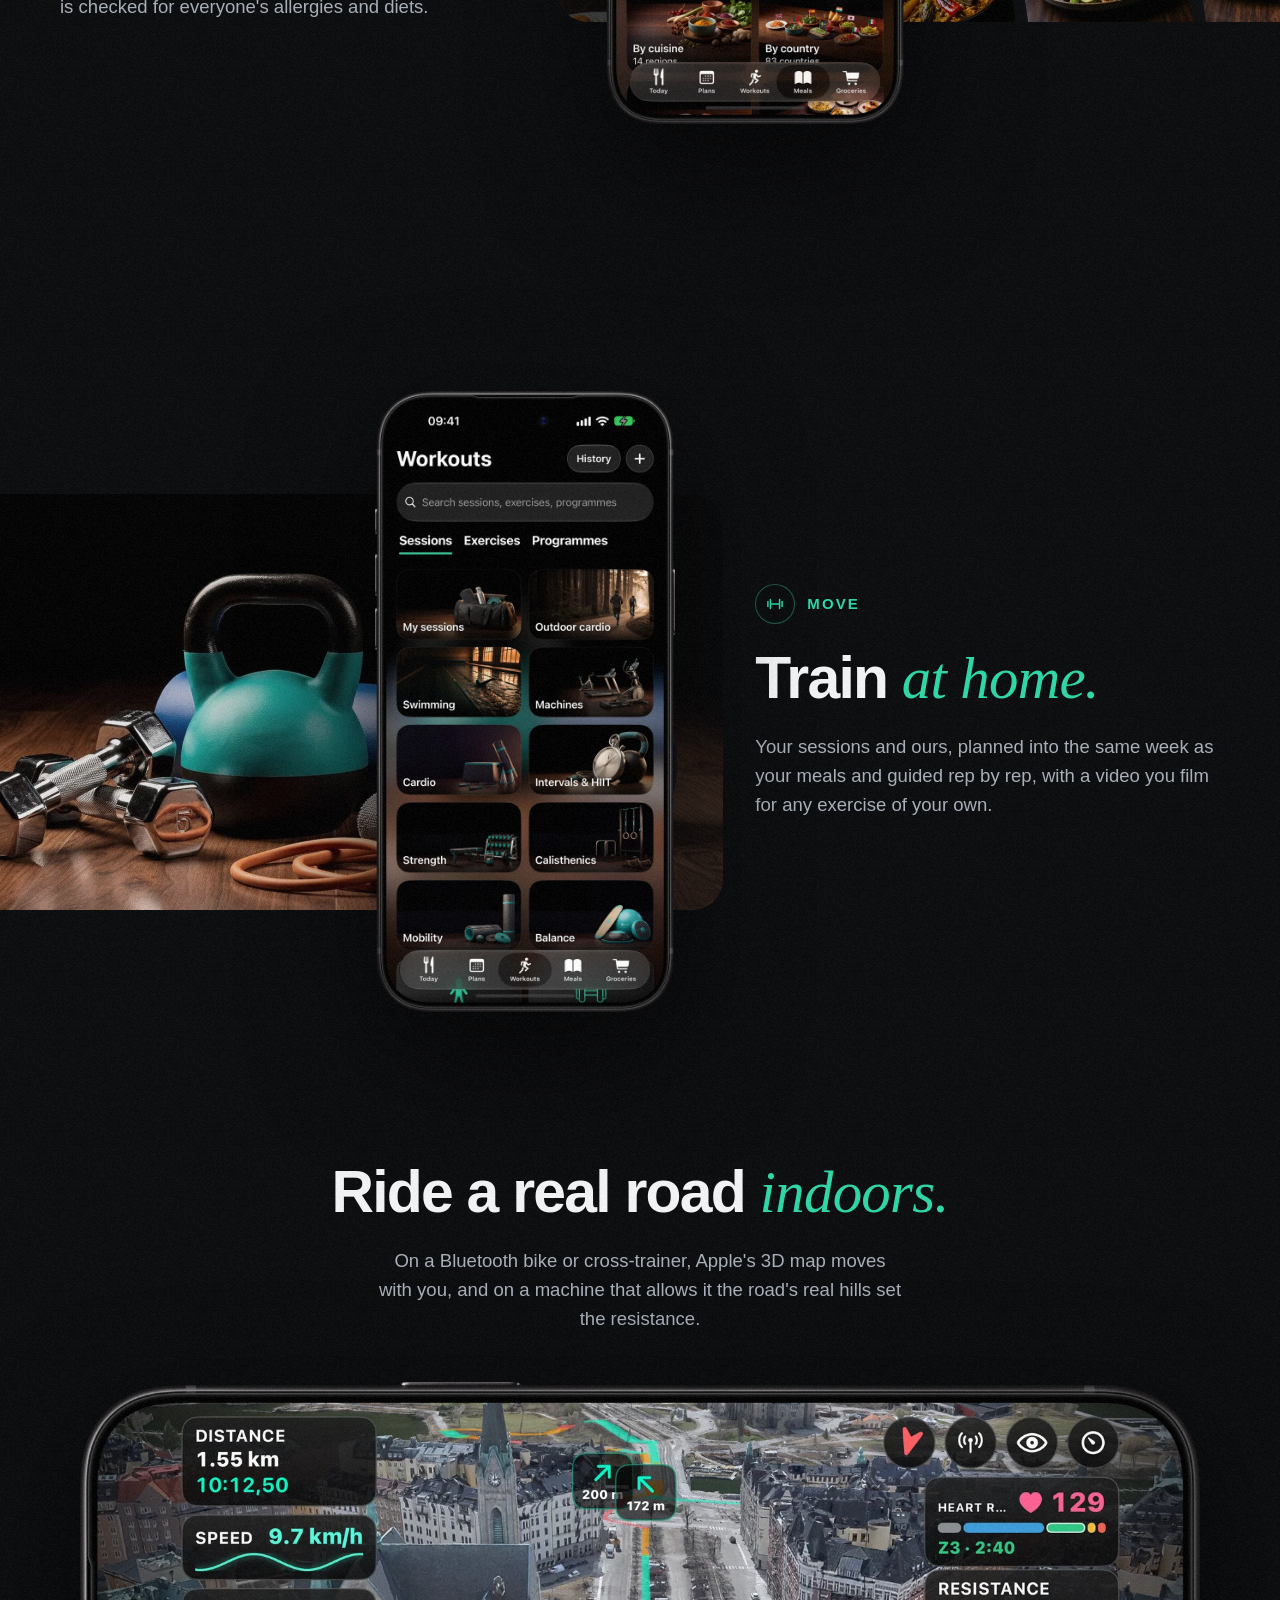
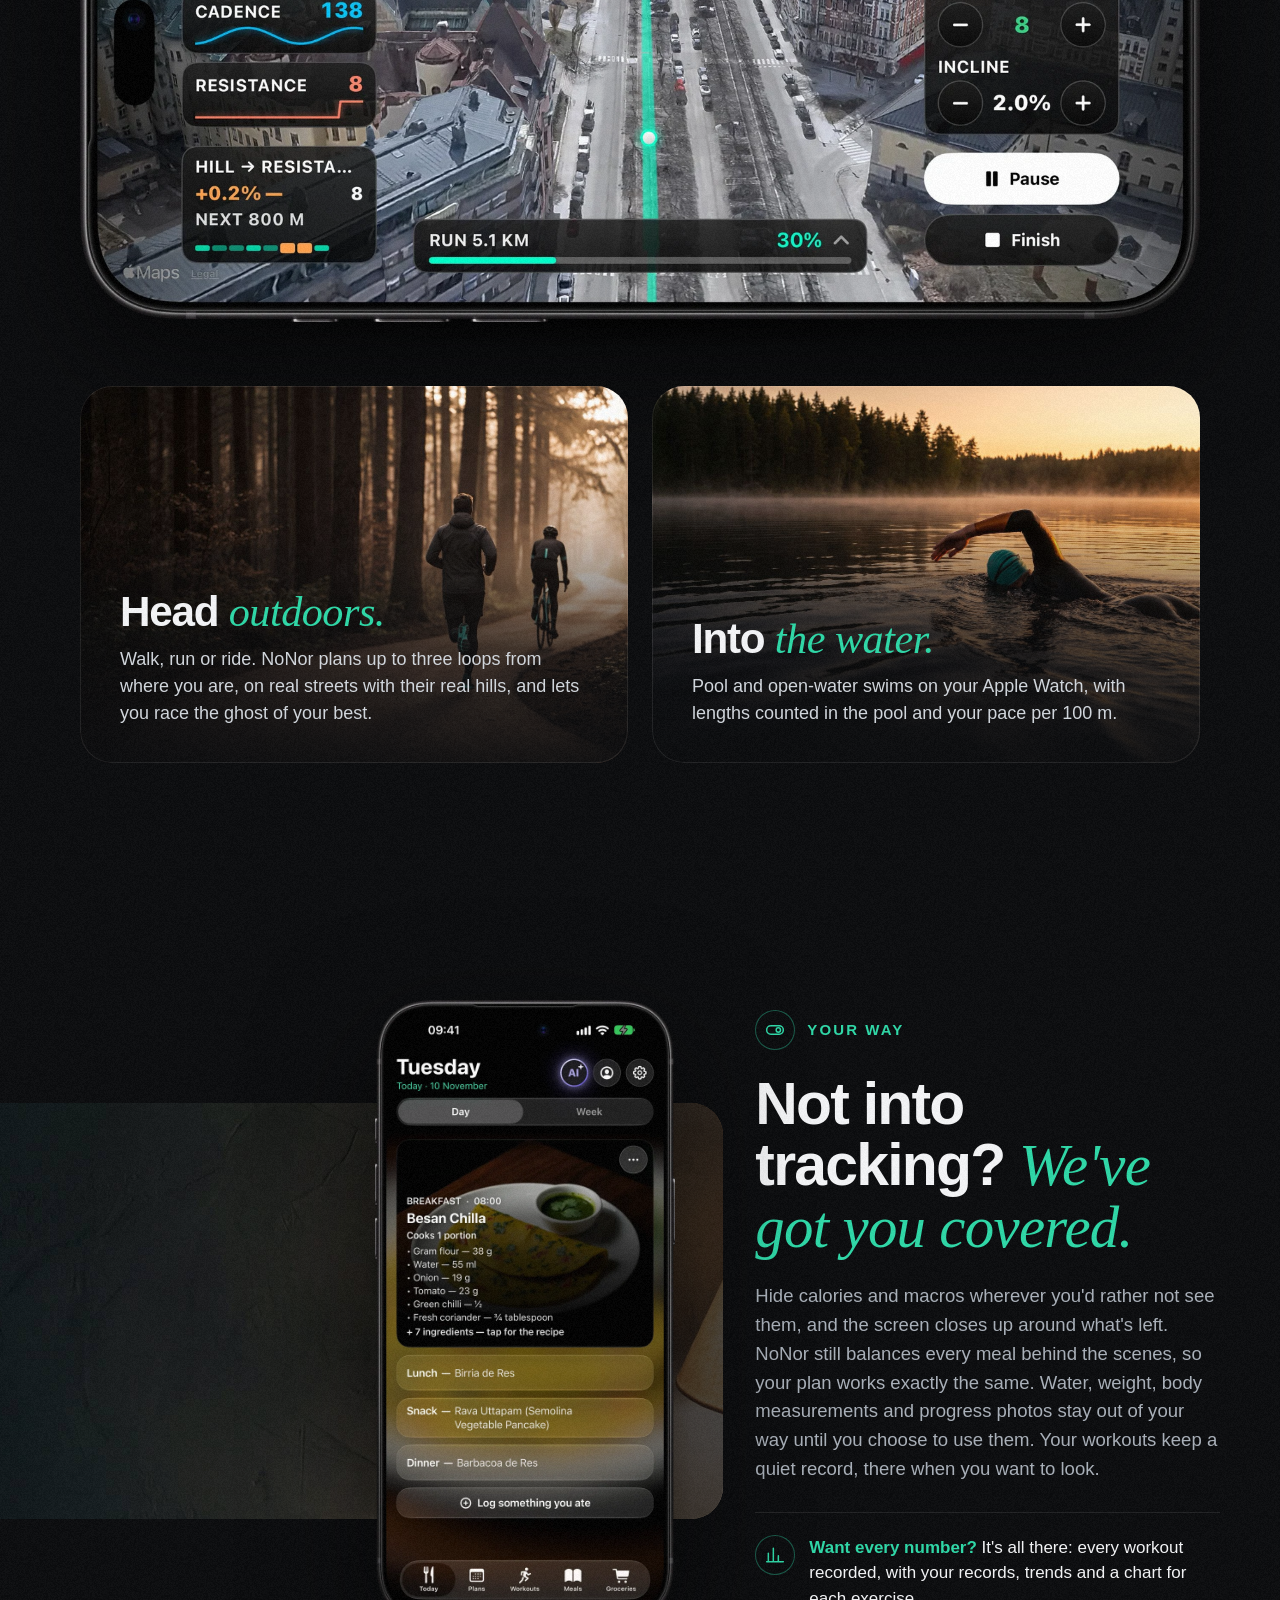
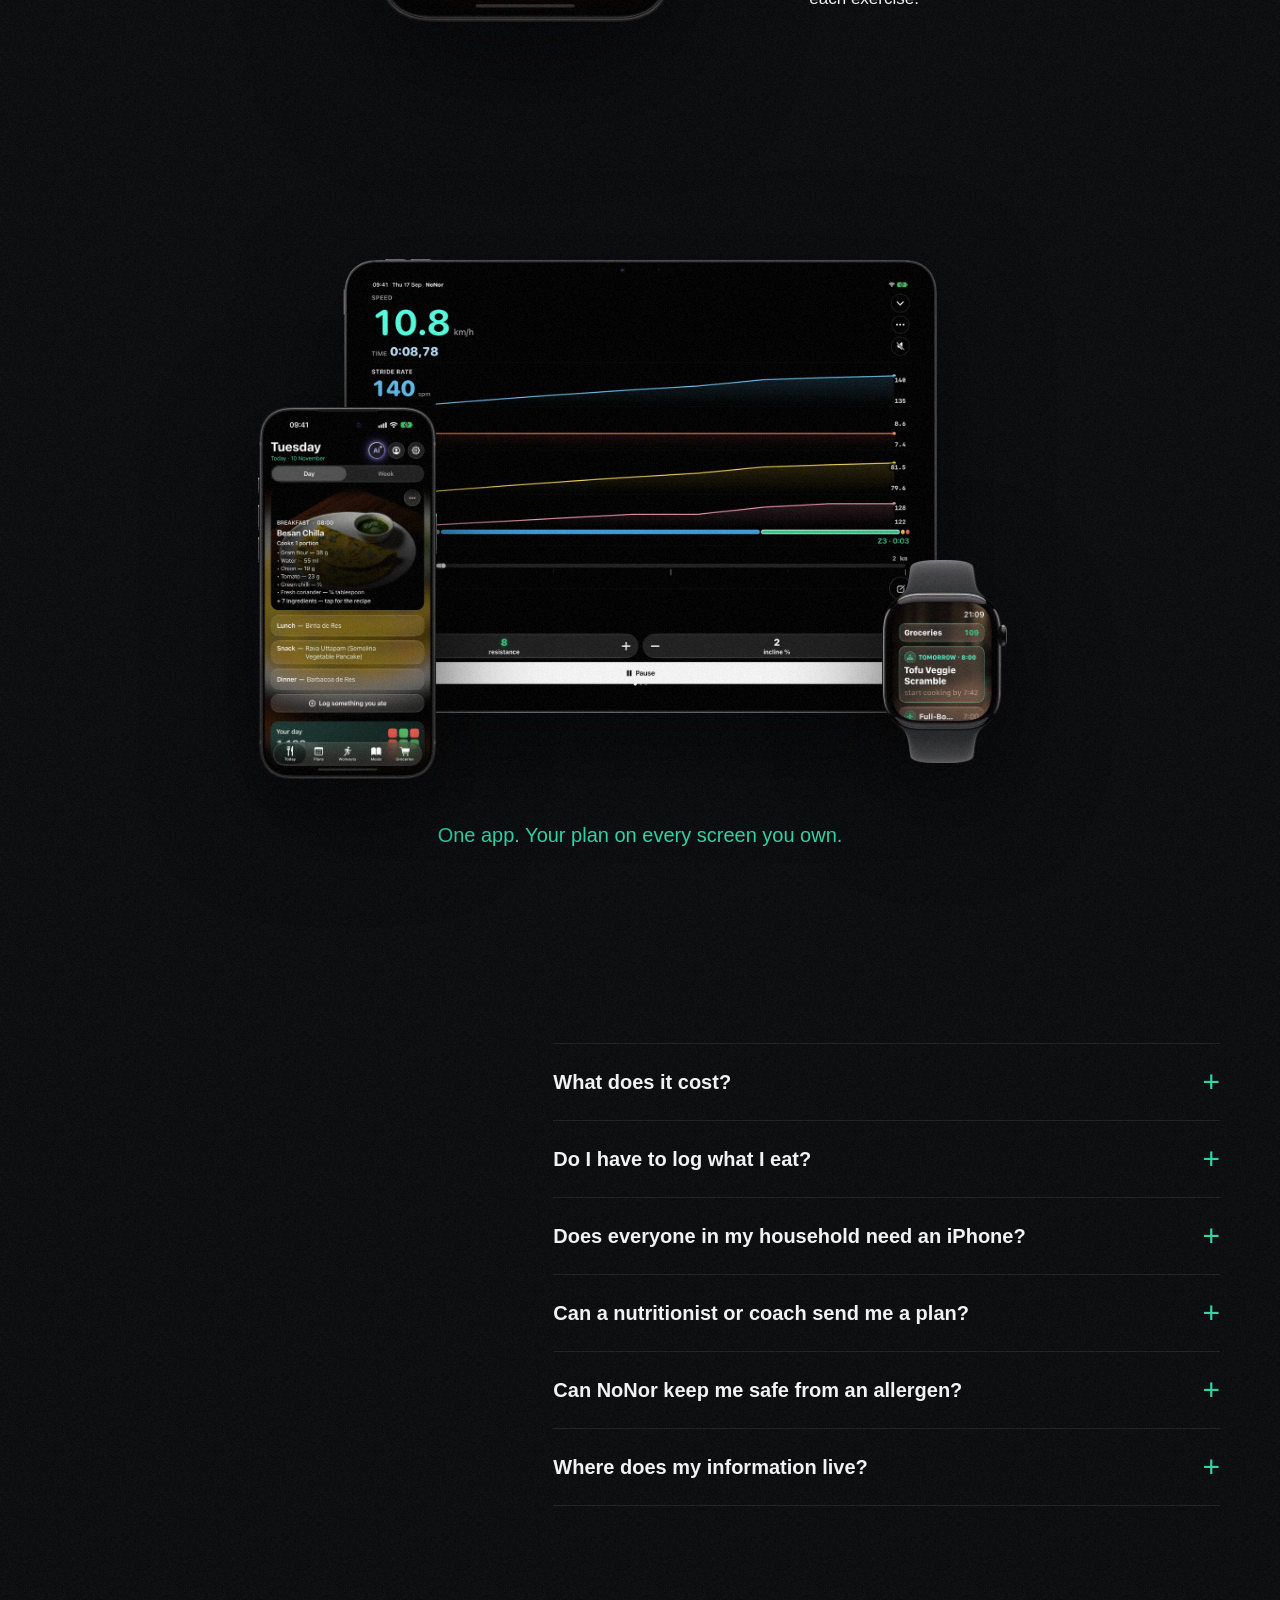
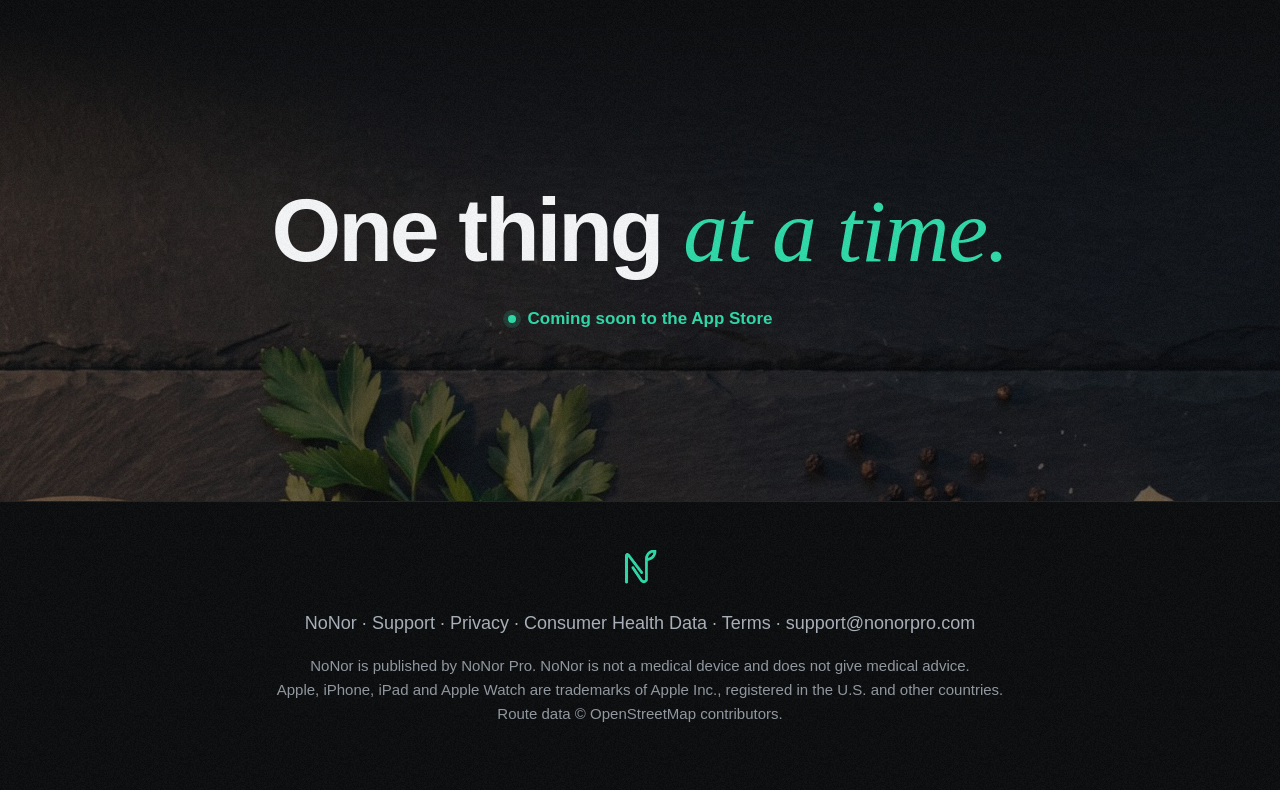
==== commit 24bad881: "New phone pictures from the current app; the Your way section" ====
--- a/index.html
+++ b/index.html
@@ -38,7 +38,7 @@
       <p class="soon"><i aria-hidden="true"></i><span>Coming soon to the App Store</span></p>
     </div>
     <figure class="phone hero-phone">
-      <picture><source srcset="assets/hero-iphone.webp?v=5c231a31 760w, assets/hero-iphone@2x.webp?v=8dc84dbd 1140w" sizes="(max-width: 900px) 300px, 440px" type="image/webp"><img src="assets/hero-iphone.png?v=730b5ca4" srcset="assets/hero-iphone.png?v=730b5ca4 760w, assets/hero-iphone@2x.png?v=c7132574 1140w"
+      <picture><source srcset="assets/hero-iphone.webp?v=acecd467 760w, assets/hero-iphone@2x.webp?v=4c662427 1140w" sizes="(max-width: 900px) 300px, 440px" type="image/webp"><img src="assets/hero-iphone.png?v=0734d4a5" srcset="assets/hero-iphone.png?v=0734d4a5 760w, assets/hero-iphone@2x.png?v=e4dd0e06 1140w"
            sizes="(max-width: 900px) 300px, 440px" alt="NoNor's Today screen on iPhone"></picture>
     </figure>
   </div>
@@ -59,22 +59,26 @@
 </div></section>
 <section class="chapter" id="food"><div class="wrap grid">
   <div class="txt reveal"><p class="kicker"><span class="ic"><svg viewBox="0 0 24 24" fill="none" stroke="currentColor" stroke-width="1.8" stroke-linecap="round" stroke-linejoin="round" aria-hidden="true"><path d="M7 3v8M5 3v5a2 2 0 0 0 4 0V3M7 11v10M17 3c-2 1-3 4-3 7h3v11"/></svg></span>Meal organizer</p><h2>Every meal organized. <em>Every number calculated.</em></h2><p class="lead">Your recipes and ours in one place, planned into the week, shopped for in one list and cooked step by step. Nutrition is worked out from thousands of ingredients, nearly all from national food databases, and every dish is checked for everyone's allergies and diets.</p></div>
-  <div class="stage reveal"><div class="card food"><div class="wall" aria-hidden="true"><div class="row r0"><div class="track"><img src="assets/food/shakshuka.webp?v=2d48ee8c" alt="" loading="eager" fetchpriority="low" decoding="async" width="240" height="240"><img src="assets/food/farro_and_roasted_veg_salad.webp?v=a2a5d552" alt="" loading="eager" fetchpriority="low" decoding="async" width="240" height="240"><img src="assets/food/berry_overnight_oats.webp?v=8e34187c" alt="" loading="eager" fetchpriority="low" decoding="async" width="240" height="240"><img src="assets/food/risotto_ai_funghi.webp?v=a287b931" alt="" loading="eager" fetchpriority="low" decoding="async" width="240" height="240"><img src="assets/food/salad_shirazi.webp?v=f6f6529c" alt="" loading="eager" fetchpriority="low" decoding="async" width="240" height="240"><img src="assets/food/chickpea_butternut_tagine.webp?v=38a315c4" alt="" loading="eager" fetchpriority="low" decoding="async" width="240" height="240"><img src="assets/food/avocado_toast_with_egg.webp?v=cdf8da00" alt="" loading="eager" fetchpriority="low" decoding="async" width="240" height="240"><img src="assets/food/soba_noodle_soup.webp?v=ac51154b" alt="" loading="eager" fetchpriority="low" decoding="async" width="240" height="240"><img src="assets/food/vegetable_paella.webp?v=e407e1fe" alt="" loading="eager" fetchpriority="low" decoding="async" width="240" height="240"><img src="assets/food/waldorf_salad.webp?v=e333068a" alt="" loading="eager" fetchpriority="low" decoding="async" width="240" height="240"><img src="assets/food/taameya_egyptian_falafel.webp?v=c1a0d89e" alt="" loading="eager" fetchpriority="low" decoding="async" width="240" height="240"><img src="assets/food/strawberry_granola_parfait.webp?v=30036205" alt="" loading="eager" fetchpriority="low" decoding="async" width="240" height="240"><img src="assets/food/shakshuka.webp?v=2d48ee8c" alt="" loading="eager" fetchpriority="low" decoding="async" width="240" height="240"><img src="assets/food/farro_and_roasted_veg_salad.webp?v=a2a5d552" alt="" loading="eager" fetchpriority="low" decoding="async" width="240" height="240"><img src="assets/food/berry_overnight_oats.webp?v=8e34187c" alt="" loading="eager" fetchpriority="low" decoding="async" width="240" height="240"><img src="assets/food/risotto_ai_funghi.webp?v=a287b931" alt="" loading="eager" fetchpriority="low" decoding="async" width="240" height="240"><img src="assets/food/salad_shirazi.webp?v=f6f6529c" alt="" loading="eager" fetchpriority="low" decoding="async" width="240" height="240"><img src="assets/food/chickpea_butternut_tagine.webp?v=38a315c4" alt="" loading="eager" fetchpriority="low" decoding="async" width="240" height="240"><img src="assets/food/avocado_toast_with_egg.webp?v=cdf8da00" alt="" loading="eager" fetchpriority="low" decoding="async" width="240" height="240"><img src="assets/food/soba_noodle_soup.webp?v=ac51154b" alt="" loading="eager" fetchpriority="low" decoding="async" width="240" height="240"><img src="assets/food/vegetable_paella.webp?v=e407e1fe" alt="" loading="eager" fetchpriority="low" decoding="async" width="240" height="240"><img src="assets/food/waldorf_salad.webp?v=e333068a" alt="" loading="eager" fetchpriority="low" decoding="async" width="240" height="240"><img src="assets/food/taameya_egyptian_falafel.webp?v=c1a0d89e" alt="" loading="eager" fetchpriority="low" decoding="async" width="240" height="240"><img src="assets/food/strawberry_granola_parfait.webp?v=30036205" alt="" loading="eager" fetchpriority="low" decoding="async" width="240" height="240"></div></div><div class="row r1"><div class="track"><img src="assets/food/crispy_tofu_buddha_bowl.webp?v=65043e0f" alt="" loading="eager" fetchpriority="low" decoding="async" width="240" height="240"><img src="assets/food/cherry_tomato_and_mozzarella_pasta.webp?v=eadd3695" alt="" loading="eager" fetchpriority="low" decoding="async" width="240" height="240"><img src="assets/food/gazpacho_andaluz.webp?v=58b326af" alt="" loading="eager" fetchpriority="low" decoding="async" width="240" height="240"><img src="assets/food/lentil_feta_roasted_beet_bowl.webp?v=f9b3bdc6" alt="" loading="eager" fetchpriority="low" decoding="async" width="240" height="240"><img src="assets/food/buttermilk_blueberry_pancakes.webp?v=95162a3c" alt="" loading="eager" fetchpriority="low" decoding="async" width="240" height="240"><img src="assets/food/larb_tao_hu_thai_crumbled_tofu_herb_salad.webp?v=c1054a94" alt="" loading="eager" fetchpriority="low" decoding="async" width="240" height="240"><img src="assets/food/salmon_quinoa_bowl_with_roasted_veg.webp?v=0553f9d3" alt="" loading="eager" fetchpriority="low" decoding="async" width="240" height="240"><img src="assets/food/hummus_veggie_sticks.webp?v=3a87432e" alt="" loading="eager" fetchpriority="low" decoding="async" width="240" height="240"><img src="assets/food/frittata_di_zucchine.webp?v=a71fc45b" alt="" loading="eager" fetchpriority="low" decoding="async" width="240" height="240"><img src="assets/food/spinach_and_strawberry_salad.webp?v=0c65a11c" alt="" loading="eager" fetchpriority="low" decoding="async" width="240" height="240"><img src="assets/food/paella_de_marisco.webp?v=8c14d0ef" alt="" loading="eager" fetchpriority="low" decoding="async" width="240" height="240"><img src="assets/food/wild_rice_salad.webp?v=061606f0" alt="" loading="eager" fetchpriority="low" decoding="async" width="240" height="240"><img src="assets/food/crispy_tofu_buddha_bowl.webp?v=65043e0f" alt="" loading="eager" fetchpriority="low" decoding="async" width="240" height="240"><img src="assets/food/cherry_tomato_and_mozzarella_pasta.webp?v=eadd3695" alt="" loading="eager" fetchpriority="low" decoding="async" width="240" height="240"><img src="assets/food/gazpacho_andaluz.webp?v=58b326af" alt="" loading="eager" fetchpriority="low" decoding="async" width="240" height="240"><img src="assets/food/lentil_feta_roasted_beet_bowl.webp?v=f9b3bdc6" alt="" loading="eager" fetchpriority="low" decoding="async" width="240" height="240"><img src="assets/food/buttermilk_blueberry_pancakes.webp?v=95162a3c" alt="" loading="eager" fetchpriority="low" decoding="async" width="240" height="240"><img src="assets/food/larb_tao_hu_thai_crumbled_tofu_herb_salad.webp?v=c1054a94" alt="" loading="eager" fetchpriority="low" decoding="async" width="240" height="240"><img src="assets/food/salmon_quinoa_bowl_with_roasted_veg.webp?v=0553f9d3" alt="" loading="eager" fetchpriority="low" decoding="async" width="240" height="240"><img src="assets/food/hummus_veggie_sticks.webp?v=3a87432e" alt="" loading="eager" fetchpriority="low" decoding="async" width="240" height="240"><img src="assets/food/frittata_di_zucchine.webp?v=a71fc45b" alt="" loading="eager" fetchpriority="low" decoding="async" width="240" height="240"><img src="assets/food/spinach_and_strawberry_salad.webp?v=0c65a11c" alt="" loading="eager" fetchpriority="low" decoding="async" width="240" height="240"><img src="assets/food/paella_de_marisco.webp?v=8c14d0ef" alt="" loading="eager" fetchpriority="low" decoding="async" width="240" height="240"><img src="assets/food/wild_rice_salad.webp?v=061606f0" alt="" loading="eager" fetchpriority="low" decoding="async" width="240" height="240"></div></div><div class="row r2"><div class="track"><img src="assets/food/avocado_toast_with_egg.webp?v=cdf8da00" alt="" loading="eager" fetchpriority="low" decoding="async" width="240" height="240"><img src="assets/food/soba_noodle_soup.webp?v=ac51154b" alt="" loading="eager" fetchpriority="low" decoding="async" width="240" height="240"><img src="assets/food/vegetable_paella.webp?v=e407e1fe" alt="" loading="eager" fetchpriority="low" decoding="async" width="240" height="240"><img src="assets/food/waldorf_salad.webp?v=e333068a" alt="" loading="eager" fetchpriority="low" decoding="async" width="240" height="240"><img src="assets/food/taameya_egyptian_falafel.webp?v=c1a0d89e" alt="" loading="eager" fetchpriority="low" decoding="async" width="240" height="240"><img src="assets/food/strawberry_granola_parfait.webp?v=30036205" alt="" loading="eager" fetchpriority="low" decoding="async" width="240" height="240"><img src="assets/food/shakshuka.webp?v=2d48ee8c" alt="" loading="eager" fetchpriority="low" decoding="async" width="240" height="240"><img src="assets/food/farro_and_roasted_veg_salad.webp?v=a2a5d552" alt="" loading="eager" fetchpriority="low" decoding="async" width="240" height="240"><img src="assets/food/berry_overnight_oats.webp?v=8e34187c" alt="" loading="eager" fetchpriority="low" decoding="async" width="240" height="240"><img src="assets/food/risotto_ai_funghi.webp?v=a287b931" alt="" loading="eager" fetchpriority="low" decoding="async" width="240" height="240"><img src="assets/food/salad_shirazi.webp?v=f6f6529c" alt="" loading="eager" fetchpriority="low" decoding="async" width="240" height="240"><img src="assets/food/chickpea_butternut_tagine.webp?v=38a315c4" alt="" loading="eager" fetchpriority="low" decoding="async" width="240" height="240"><img src="assets/food/avocado_toast_with_egg.webp?v=cdf8da00" alt="" loading="eager" fetchpriority="low" decoding="async" width="240" height="240"><img src="assets/food/soba_noodle_soup.webp?v=ac51154b" alt="" loading="eager" fetchpriority="low" decoding="async" width="240" height="240"><img src="assets/food/vegetable_paella.webp?v=e407e1fe" alt="" loading="eager" fetchpriority="low" decoding="async" width="240" height="240"><img src="assets/food/waldorf_salad.webp?v=e333068a" alt="" loading="eager" fetchpriority="low" decoding="async" width="240" height="240"><img src="assets/food/taameya_egyptian_falafel.webp?v=c1a0d89e" alt="" loading="eager" fetchpriority="low" decoding="async" width="240" height="240"><img src="assets/food/strawberry_granola_parfait.webp?v=30036205" alt="" loading="eager" fetchpriority="low" decoding="async" width="240" height="240"><img src="assets/food/shakshuka.webp?v=2d48ee8c" alt="" loading="eager" fetchpriority="low" decoding="async" width="240" height="240"><img src="assets/food/farro_and_roasted_veg_salad.webp?v=a2a5d552" alt="" loading="eager" fetchpriority="low" decoding="async" width="240" height="240"><img src="assets/food/berry_overnight_oats.webp?v=8e34187c" alt="" loading="eager" fetchpriority="low" decoding="async" width="240" height="240"><img src="assets/food/risotto_ai_funghi.webp?v=a287b931" alt="" loading="eager" fetchpriority="low" decoding="async" width="240" height="240"><img src="assets/food/salad_shirazi.webp?v=f6f6529c" alt="" loading="eager" fetchpriority="low" decoding="async" width="240" height="240"><img src="assets/food/chickpea_butternut_tagine.webp?v=38a315c4" alt="" loading="eager" fetchpriority="low" decoding="async" width="240" height="240"></div></div></div></div><figure class="phone"><picture><source srcset="assets/f-recipes.webp?v=7a021126" type="image/webp"><img src="assets/f-recipes.png?v=1579eee8" alt="The Recipes tab: your plan&#x27;s dishes, your own recipes, and browsing by quick, healthy, cuisine and country" loading="lazy"></picture></figure></div>
+  <div class="stage reveal"><div class="card food"><div class="wall" aria-hidden="true"><div class="row r0"><div class="track"><img src="assets/food/shakshuka.webp?v=2d48ee8c" alt="" loading="eager" fetchpriority="low" decoding="async" width="240" height="240"><img src="assets/food/farro_and_roasted_veg_salad.webp?v=a2a5d552" alt="" loading="eager" fetchpriority="low" decoding="async" width="240" height="240"><img src="assets/food/berry_overnight_oats.webp?v=8e34187c" alt="" loading="eager" fetchpriority="low" decoding="async" width="240" height="240"><img src="assets/food/risotto_ai_funghi.webp?v=a287b931" alt="" loading="eager" fetchpriority="low" decoding="async" width="240" height="240"><img src="assets/food/salad_shirazi.webp?v=f6f6529c" alt="" loading="eager" fetchpriority="low" decoding="async" width="240" height="240"><img src="assets/food/chickpea_butternut_tagine.webp?v=38a315c4" alt="" loading="eager" fetchpriority="low" decoding="async" width="240" height="240"><img src="assets/food/avocado_toast_with_egg.webp?v=cdf8da00" alt="" loading="eager" fetchpriority="low" decoding="async" width="240" height="240"><img src="assets/food/soba_noodle_soup.webp?v=ac51154b" alt="" loading="eager" fetchpriority="low" decoding="async" width="240" height="240"><img src="assets/food/vegetable_paella.webp?v=e407e1fe" alt="" loading="eager" fetchpriority="low" decoding="async" width="240" height="240"><img src="assets/food/waldorf_salad.webp?v=e333068a" alt="" loading="eager" fetchpriority="low" decoding="async" width="240" height="240"><img src="assets/food/taameya_egyptian_falafel.webp?v=c1a0d89e" alt="" loading="eager" fetchpriority="low" decoding="async" width="240" height="240"><img src="assets/food/strawberry_granola_parfait.webp?v=30036205" alt="" loading="eager" fetchpriority="low" decoding="async" width="240" height="240"><img src="assets/food/shakshuka.webp?v=2d48ee8c" alt="" loading="eager" fetchpriority="low" decoding="async" width="240" height="240"><img src="assets/food/farro_and_roasted_veg_salad.webp?v=a2a5d552" alt="" loading="eager" fetchpriority="low" decoding="async" width="240" height="240"><img src="assets/food/berry_overnight_oats.webp?v=8e34187c" alt="" loading="eager" fetchpriority="low" decoding="async" width="240" height="240"><img src="assets/food/risotto_ai_funghi.webp?v=a287b931" alt="" loading="eager" fetchpriority="low" decoding="async" width="240" height="240"><img src="assets/food/salad_shirazi.webp?v=f6f6529c" alt="" loading="eager" fetchpriority="low" decoding="async" width="240" height="240"><img src="assets/food/chickpea_butternut_tagine.webp?v=38a315c4" alt="" loading="eager" fetchpriority="low" decoding="async" width="240" height="240"><img src="assets/food/avocado_toast_with_egg.webp?v=cdf8da00" alt="" loading="eager" fetchpriority="low" decoding="async" width="240" height="240"><img src="assets/food/soba_noodle_soup.webp?v=ac51154b" alt="" loading="eager" fetchpriority="low" decoding="async" width="240" height="240"><img src="assets/food/vegetable_paella.webp?v=e407e1fe" alt="" loading="eager" fetchpriority="low" decoding="async" width="240" height="240"><img src="assets/food/waldorf_salad.webp?v=e333068a" alt="" loading="eager" fetchpriority="low" decoding="async" width="240" height="240"><img src="assets/food/taameya_egyptian_falafel.webp?v=c1a0d89e" alt="" loading="eager" fetchpriority="low" decoding="async" width="240" height="240"><img src="assets/food/strawberry_granola_parfait.webp?v=30036205" alt="" loading="eager" fetchpriority="low" decoding="async" width="240" height="240"></div></div><div class="row r1"><div class="track"><img src="assets/food/crispy_tofu_buddha_bowl.webp?v=65043e0f" alt="" loading="eager" fetchpriority="low" decoding="async" width="240" height="240"><img src="assets/food/cherry_tomato_and_mozzarella_pasta.webp?v=eadd3695" alt="" loading="eager" fetchpriority="low" decoding="async" width="240" height="240"><img src="assets/food/gazpacho_andaluz.webp?v=58b326af" alt="" loading="eager" fetchpriority="low" decoding="async" width="240" height="240"><img src="assets/food/lentil_feta_roasted_beet_bowl.webp?v=f9b3bdc6" alt="" loading="eager" fetchpriority="low" decoding="async" width="240" height="240"><img src="assets/food/buttermilk_blueberry_pancakes.webp?v=95162a3c" alt="" loading="eager" fetchpriority="low" decoding="async" width="240" height="240"><img src="assets/food/larb_tao_hu_thai_crumbled_tofu_herb_salad.webp?v=c1054a94" alt="" loading="eager" fetchpriority="low" decoding="async" width="240" height="240"><img src="assets/food/salmon_quinoa_bowl_with_roasted_veg.webp?v=0553f9d3" alt="" loading="eager" fetchpriority="low" decoding="async" width="240" height="240"><img src="assets/food/hummus_veggie_sticks.webp?v=3a87432e" alt="" loading="eager" fetchpriority="low" decoding="async" width="240" height="240"><img src="assets/food/frittata_di_zucchine.webp?v=a71fc45b" alt="" loading="eager" fetchpriority="low" decoding="async" width="240" height="240"><img src="assets/food/spinach_and_strawberry_salad.webp?v=0c65a11c" alt="" loading="eager" fetchpriority="low" decoding="async" width="240" height="240"><img src="assets/food/paella_de_marisco.webp?v=8c14d0ef" alt="" loading="eager" fetchpriority="low" decoding="async" width="240" height="240"><img src="assets/food/wild_rice_salad.webp?v=061606f0" alt="" loading="eager" fetchpriority="low" decoding="async" width="240" height="240"><img src="assets/food/crispy_tofu_buddha_bowl.webp?v=65043e0f" alt="" loading="eager" fetchpriority="low" decoding="async" width="240" height="240"><img src="assets/food/cherry_tomato_and_mozzarella_pasta.webp?v=eadd3695" alt="" loading="eager" fetchpriority="low" decoding="async" width="240" height="240"><img src="assets/food/gazpacho_andaluz.webp?v=58b326af" alt="" loading="eager" fetchpriority="low" decoding="async" width="240" height="240"><img src="assets/food/lentil_feta_roasted_beet_bowl.webp?v=f9b3bdc6" alt="" loading="eager" fetchpriority="low" decoding="async" width="240" height="240"><img src="assets/food/buttermilk_blueberry_pancakes.webp?v=95162a3c" alt="" loading="eager" fetchpriority="low" decoding="async" width="240" height="240"><img src="assets/food/larb_tao_hu_thai_crumbled_tofu_herb_salad.webp?v=c1054a94" alt="" loading="eager" fetchpriority="low" decoding="async" width="240" height="240"><img src="assets/food/salmon_quinoa_bowl_with_roasted_veg.webp?v=0553f9d3" alt="" loading="eager" fetchpriority="low" decoding="async" width="240" height="240"><img src="assets/food/hummus_veggie_sticks.webp?v=3a87432e" alt="" loading="eager" fetchpriority="low" decoding="async" width="240" height="240"><img src="assets/food/frittata_di_zucchine.webp?v=a71fc45b" alt="" loading="eager" fetchpriority="low" decoding="async" width="240" height="240"><img src="assets/food/spinach_and_strawberry_salad.webp?v=0c65a11c" alt="" loading="eager" fetchpriority="low" decoding="async" width="240" height="240"><img src="assets/food/paella_de_marisco.webp?v=8c14d0ef" alt="" loading="eager" fetchpriority="low" decoding="async" width="240" height="240"><img src="assets/food/wild_rice_salad.webp?v=061606f0" alt="" loading="eager" fetchpriority="low" decoding="async" width="240" height="240"></div></div><div class="row r2"><div class="track"><img src="assets/food/avocado_toast_with_egg.webp?v=cdf8da00" alt="" loading="eager" fetchpriority="low" decoding="async" width="240" height="240"><img src="assets/food/soba_noodle_soup.webp?v=ac51154b" alt="" loading="eager" fetchpriority="low" decoding="async" width="240" height="240"><img src="assets/food/vegetable_paella.webp?v=e407e1fe" alt="" loading="eager" fetchpriority="low" decoding="async" width="240" height="240"><img src="assets/food/waldorf_salad.webp?v=e333068a" alt="" loading="eager" fetchpriority="low" decoding="async" width="240" height="240"><img src="assets/food/taameya_egyptian_falafel.webp?v=c1a0d89e" alt="" loading="eager" fetchpriority="low" decoding="async" width="240" height="240"><img src="assets/food/strawberry_granola_parfait.webp?v=30036205" alt="" loading="eager" fetchpriority="low" decoding="async" width="240" height="240"><img src="assets/food/shakshuka.webp?v=2d48ee8c" alt="" loading="eager" fetchpriority="low" decoding="async" width="240" height="240"><img src="assets/food/farro_and_roasted_veg_salad.webp?v=a2a5d552" alt="" loading="eager" fetchpriority="low" decoding="async" width="240" height="240"><img src="assets/food/berry_overnight_oats.webp?v=8e34187c" alt="" loading="eager" fetchpriority="low" decoding="async" width="240" height="240"><img src="assets/food/risotto_ai_funghi.webp?v=a287b931" alt="" loading="eager" fetchpriority="low" decoding="async" width="240" height="240"><img src="assets/food/salad_shirazi.webp?v=f6f6529c" alt="" loading="eager" fetchpriority="low" decoding="async" width="240" height="240"><img src="assets/food/chickpea_butternut_tagine.webp?v=38a315c4" alt="" loading="eager" fetchpriority="low" decoding="async" width="240" height="240"><img src="assets/food/avocado_toast_with_egg.webp?v=cdf8da00" alt="" loading="eager" fetchpriority="low" decoding="async" width="240" height="240"><img src="assets/food/soba_noodle_soup.webp?v=ac51154b" alt="" loading="eager" fetchpriority="low" decoding="async" width="240" height="240"><img src="assets/food/vegetable_paella.webp?v=e407e1fe" alt="" loading="eager" fetchpriority="low" decoding="async" width="240" height="240"><img src="assets/food/waldorf_salad.webp?v=e333068a" alt="" loading="eager" fetchpriority="low" decoding="async" width="240" height="240"><img src="assets/food/taameya_egyptian_falafel.webp?v=c1a0d89e" alt="" loading="eager" fetchpriority="low" decoding="async" width="240" height="240"><img src="assets/food/strawberry_granola_parfait.webp?v=30036205" alt="" loading="eager" fetchpriority="low" decoding="async" width="240" height="240"><img src="assets/food/shakshuka.webp?v=2d48ee8c" alt="" loading="eager" fetchpriority="low" decoding="async" width="240" height="240"><img src="assets/food/farro_and_roasted_veg_salad.webp?v=a2a5d552" alt="" loading="eager" fetchpriority="low" decoding="async" width="240" height="240"><img src="assets/food/berry_overnight_oats.webp?v=8e34187c" alt="" loading="eager" fetchpriority="low" decoding="async" width="240" height="240"><img src="assets/food/risotto_ai_funghi.webp?v=a287b931" alt="" loading="eager" fetchpriority="low" decoding="async" width="240" height="240"><img src="assets/food/salad_shirazi.webp?v=f6f6529c" alt="" loading="eager" fetchpriority="low" decoding="async" width="240" height="240"><img src="assets/food/chickpea_butternut_tagine.webp?v=38a315c4" alt="" loading="eager" fetchpriority="low" decoding="async" width="240" height="240"></div></div></div></div><figure class="phone"><picture><source srcset="assets/f-recipes.webp?v=82797dbc" type="image/webp"><img src="assets/f-recipes.png?v=fe106c5c" alt="The Recipes tab: your plan&#x27;s dishes, your own recipes, and browsing by quick, healthy, cuisine and country" loading="lazy"></picture></figure></div>
 </div></section>
 <section class="chapter flip" id="move"><div class="wrap grid">
   <div class="txt reveal"><p class="kicker"><span class="ic"><svg viewBox="0 0 24 24" fill="none" stroke="currentColor" stroke-width="1.8" stroke-linecap="round" stroke-linejoin="round" aria-hidden="true"><path d="M6.5 6.5v11M17.5 6.5v11M3.5 9v6M20.5 9v6M6.5 12h11"/></svg></span>Move</p><h2>Train <em>at home.</em></h2><p class="lead">Your sessions and ours, planned into the same week as your meals and guided rep by rep, with a video you film for any exercise of your own.</p></div>
   <div class="stage reveal"><div class="card"><img src="assets/bg-ride.jpg?v=a0db5191" alt="" loading="lazy" style="object-position: 100% 50%"></div>
-    <figure class="phone"><picture><source srcset="assets/f-workouts.webp?v=d69a31bf" type="image/webp"><img src="assets/f-workouts.png?v=5b893d5b" alt="The Workouts tab: cardio, outdoor cardio, strength, calisthenics, mobility and balance" loading="lazy"></picture></figure></div>
+    <figure class="phone"><picture><source srcset="assets/f-workouts.webp?v=e0074a10" type="image/webp"><img src="assets/f-workouts.png?v=87ec9400" alt="The Workouts tab: cardio, outdoor cardio, strength, calisthenics, mobility and balance" loading="lazy"></picture></figure></div>
 </div></section>
 <section class="chapter ride"><div class="wrap">
   <div class="txt center reveal"><h2>Ride a real road <em>indoors.</em></h2><p class="lead">On a Bluetooth bike or cross-trainer, Apple's 3D map moves with you, and on a machine that allows it the road's real hills set the resistance.</p></div>
   <figure class="landscape reveal"><picture><source srcset="assets/f-ride.webp?v=2cefbf4b" type="image/webp"><img src="assets/f-ride.png?v=87e21fb3" alt="The 3D ride down a tree-lined avenue past Hedvig Eleonora church in Stockholm" loading="lazy"></picture></figure>
 </div></section><section class="chapter more"><div class="wrap"><div class="tiles"><article class="tile reveal"><img src="assets/move-outdoors.jpg?v=142c4765" alt="A runner and a cyclist on a forest road at dusk" loading="lazy" style="object-position: 72% 50%"><div class="t"><h3>Head <em>outdoors.</em></h3><p>Walk, run or ride. NoNor plans up to three loops from where you are, on real streets with their real hills, and lets you race the ghost of your best.</p></div></article><article class="tile reveal"><img src="assets/move-water.jpg?v=1d2430f7" alt="A swimmer crossing a misty lake at sunrise" loading="lazy" style="object-position: 74% 50%"><div class="t"><h3>Into <em>the water.</em></h3><p>Pool and open-water swims on your Apple Watch, with lengths counted in the pool and your pace per 100 m.</p></div></article></div></div></section>
+<section class="chapter flip" id="yourway"><div class="wrap grid">
+  <div class="txt reveal"><p class="kicker"><span class="ic"><svg viewBox="0 0 24 24" fill="none" stroke="currentColor" stroke-width="1.8" stroke-linecap="round" stroke-linejoin="round" aria-hidden="true"><rect x="2" y="7" width="20" height="10" rx="5"/><circle cx="16" cy="12" r="2.6"/></svg></span>Your way</p><h2>Not into tracking? <em>We've got you covered.</em></h2><p class="lead">Hide calories and macros wherever you'd rather not see them, and the screen closes up around what's left. NoNor still balances every meal behind the scenes, so your plan works exactly the same. Water, weight, body measurements and progress photos stay out of your way until you choose to use them. Your workouts keep a quiet record, there when you want to look.</p><p class="pro"><span class="ic"><svg viewBox="0 0 24 24" fill="none" stroke="currentColor" stroke-width="1.8" stroke-linecap="round" stroke-linejoin="round" aria-hidden="true"><path d="M4 20V10M10 20V4M16 20v-7M22 20H2"/></svg></span><span><b>Want every number?</b> It's all there: every workout recorded, with your records, trends and a chart for each exercise.</span></p></div>
+  <div class="stage reveal"><div class="card"><img src="assets/bg-end.jpg?v=44294ae7" alt="" loading="lazy"></div><figure class="phone"><picture><source srcset="assets/f-clean.webp?v=0ce27ce9" type="image/webp"><img src="assets/f-clean.png?v=99b204ea" alt="NoNor&#x27;s day screen with every number hidden: just the meals and the next thing to do" loading="lazy"></picture></figure></div>
+</div></section>
 
 <section class="runs"><div class="wrap reveal">
   <div class="family">
     <picture><source srcset="assets/f-ipad.webp?v=9d040bcc" type="image/webp"><img src="assets/f-ipad.png?v=f291c0e7" class="f-pad" alt="NoNor on iPad" loading="lazy"></picture>
-    <picture><source srcset="assets/hero-iphone.webp?v=5c231a31" type="image/webp"><img src="assets/hero-iphone.png?v=730b5ca4" class="f-phone" alt="NoNor on iPhone" loading="lazy"></picture>
+    <picture><source srcset="assets/hero-iphone.webp?v=acecd467" type="image/webp"><img src="assets/hero-iphone.png?v=0734d4a5" class="f-phone" alt="NoNor on iPhone" loading="lazy"></picture>
     <picture><source srcset="assets/f-watch.webp?v=3c2114a3" type="image/webp"><img src="assets/f-watch.png?v=330586b5" class="f-watch" alt="NoNor on Apple Watch" loading="lazy"></picture>
   </div>
   <p>One app. Your plan on every screen you own.</p>
@@ -83,7 +87,7 @@
 <section class="faq"><div class="wrap grid">
   <div class="side reveal"><h2>Questions</h2>
     <p class="lead">Anything else? Write to <a href="mailto:support@nonorpro.com">support@nonorpro.com</a> and a person will answer.</p></div>
-  <div class="list reveal"><details><summary>What does it cost?</summary><p>NoNor is free for 14 days, without its AI. You start the trial through Apple, and unless you cancel it renews into a paid plan: NoNor Plus or NoNor Pro, both with AI. Upgrade during the trial to get the AI at once; that ends the free days and starts your paid plan. Prices will be on this page before launch.</p></details><details><summary>Do I have to log what I eat?</summary><p>No. Following the plan is the whole job. NoNor keeps a quiet record of what your plan served and what you trained, there when you want to look and easy to hide when you don't.</p></details><details><summary>Does everyone in my household need an iPhone?</summary><p>No. Add the people you cook for on your own phone, children included. Each gets their own day, portions and allergies, and their own plan if they need one.</p></details><details><summary>Can a nutritionist or coach send me a plan?</summary><p>Yes. They build the plan in NoNor and send it as a link. Open it on your iPhone and the whole plan, every recipe and session, is added to yours.</p></details><details><summary>Can NoNor keep me safe from an allergen?</summary><p>It warns you, for each person you cook for, and it can swap an ingredient out. It is a help, not a guarantee — always check the pack.</p></details><details><summary>Where does my information live?</summary><p>On your devices and in your own iCloud account. See the privacy policy.</p></details></div>
+  <div class="list reveal"><details><summary>What does it cost?</summary><p>NoNor is free for 14 days, without its AI. You start the trial through Apple and, unless you cancel, it renews into the plan you chose: NoNor Plus at $14.99 a month or $149.99 a year, or NoNor Pro at $24.99 a month or $249.99 a year. Both include AI for the whole family through Family Sharing. Upgrade during the trial to get the AI at once; that ends the free days and starts your paid plan. These are US prices; the App Store shows the price where you live.</p></details><details><summary>Do I have to log what I eat?</summary><p>No. Following the plan is the whole job. NoNor keeps a quiet record of what your plan served and what you trained, there when you want to look and easy to hide when you don't.</p></details><details><summary>Does everyone in my household need an iPhone?</summary><p>No. Add the people you cook for on your own phone, children included. Each gets their own day, portions and allergies, and their own plan if they need one.</p></details><details><summary>Can a nutritionist or coach send me a plan?</summary><p>Yes. They build the plan in NoNor and send it as a link. Open it on your iPhone and the whole plan, every recipe and session, is added to yours.</p></details><details><summary>Can NoNor keep me safe from an allergen?</summary><p>It warns you, for each person you cook for, and it can swap an ingredient out. It is a help, not a guarantee — always check the pack.</p></details><details><summary>Where does my information live?</summary><p>On your devices and in your own iCloud account. See the privacy policy.</p></details></div>
 </div></section>
 
 <section class="close">
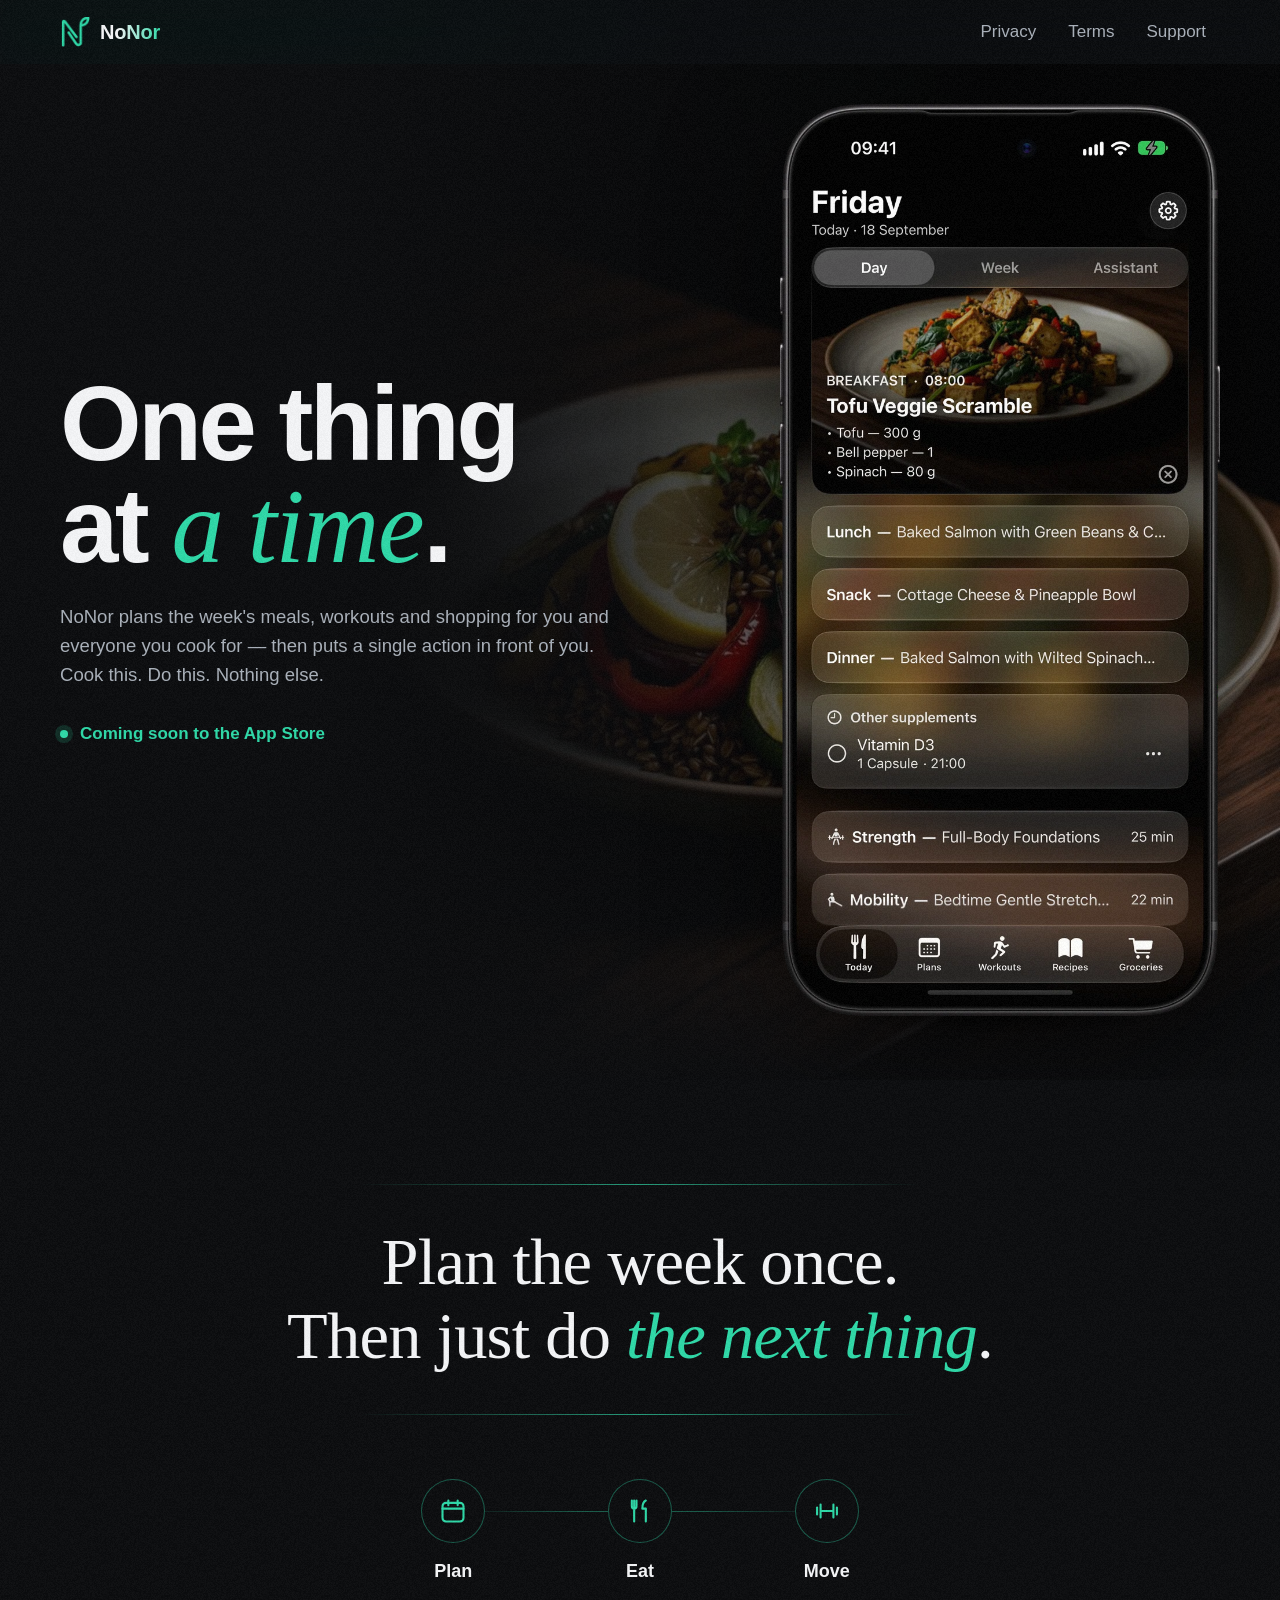
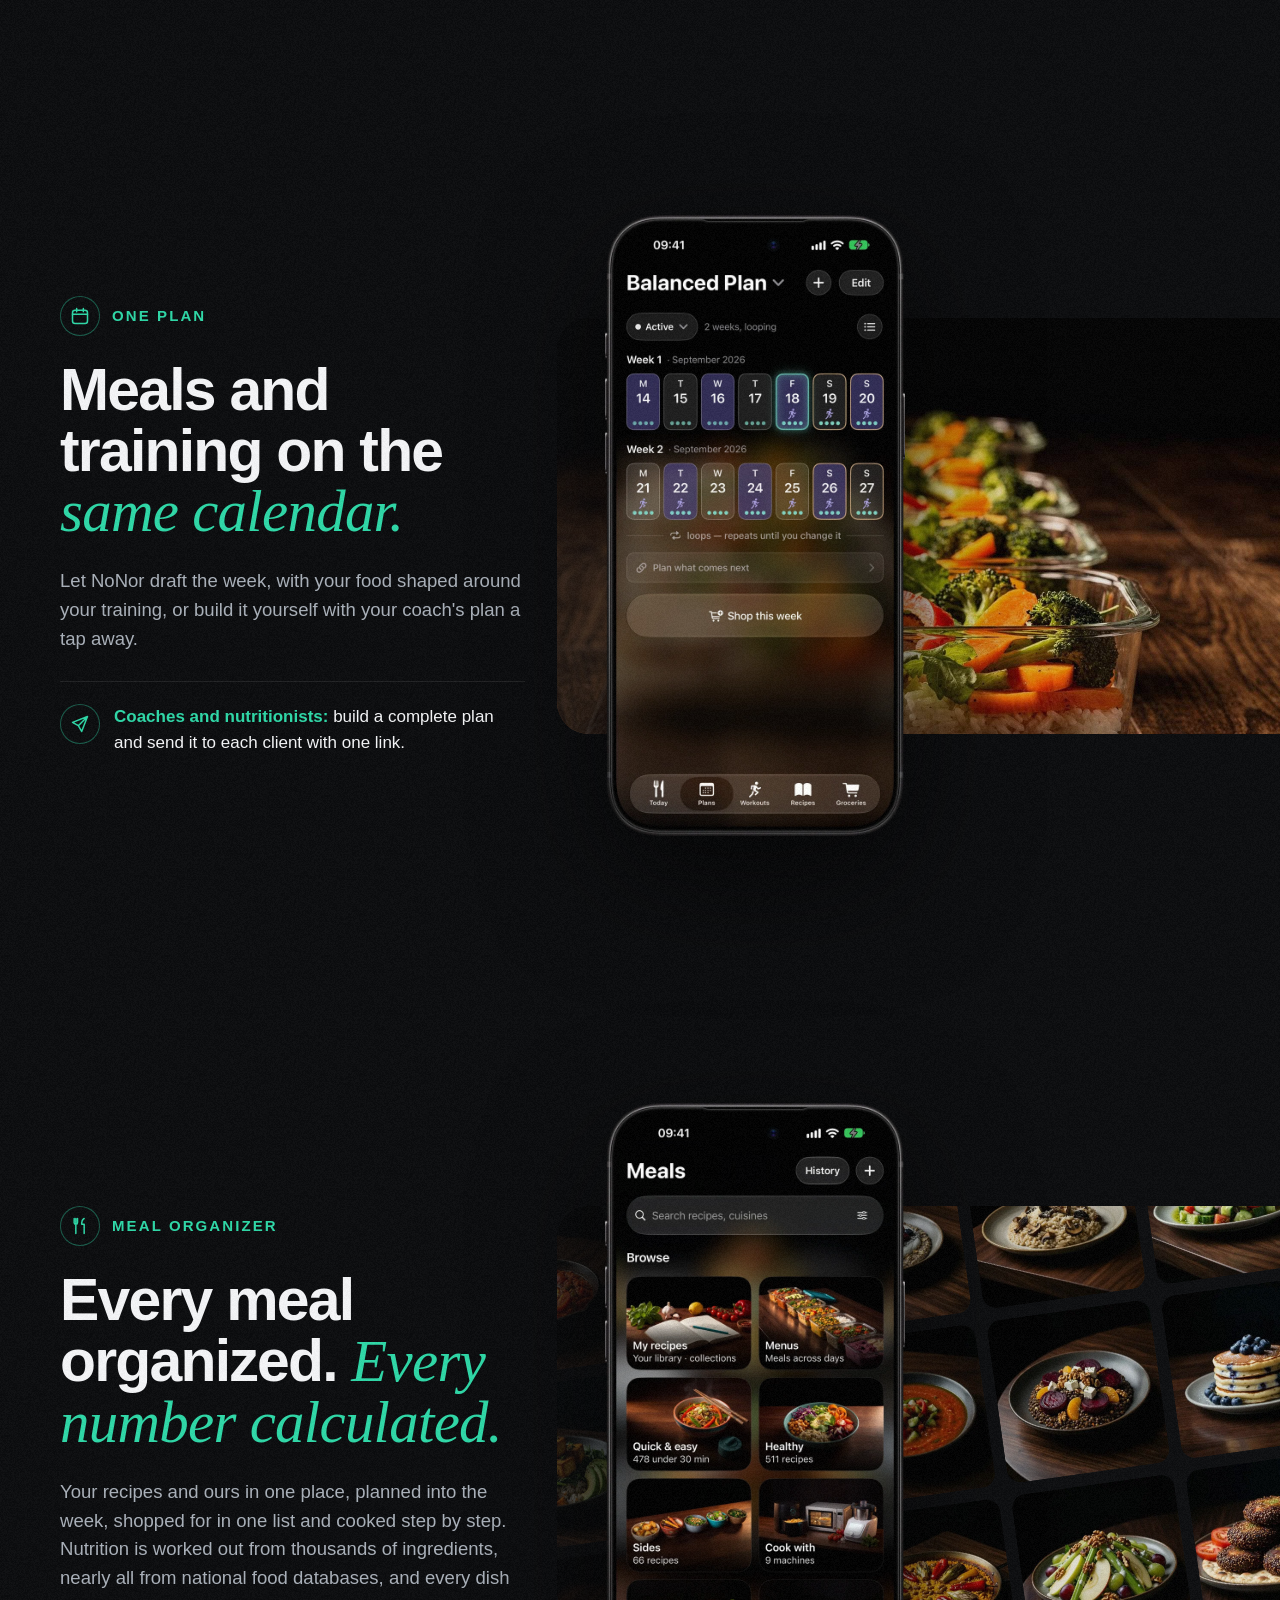
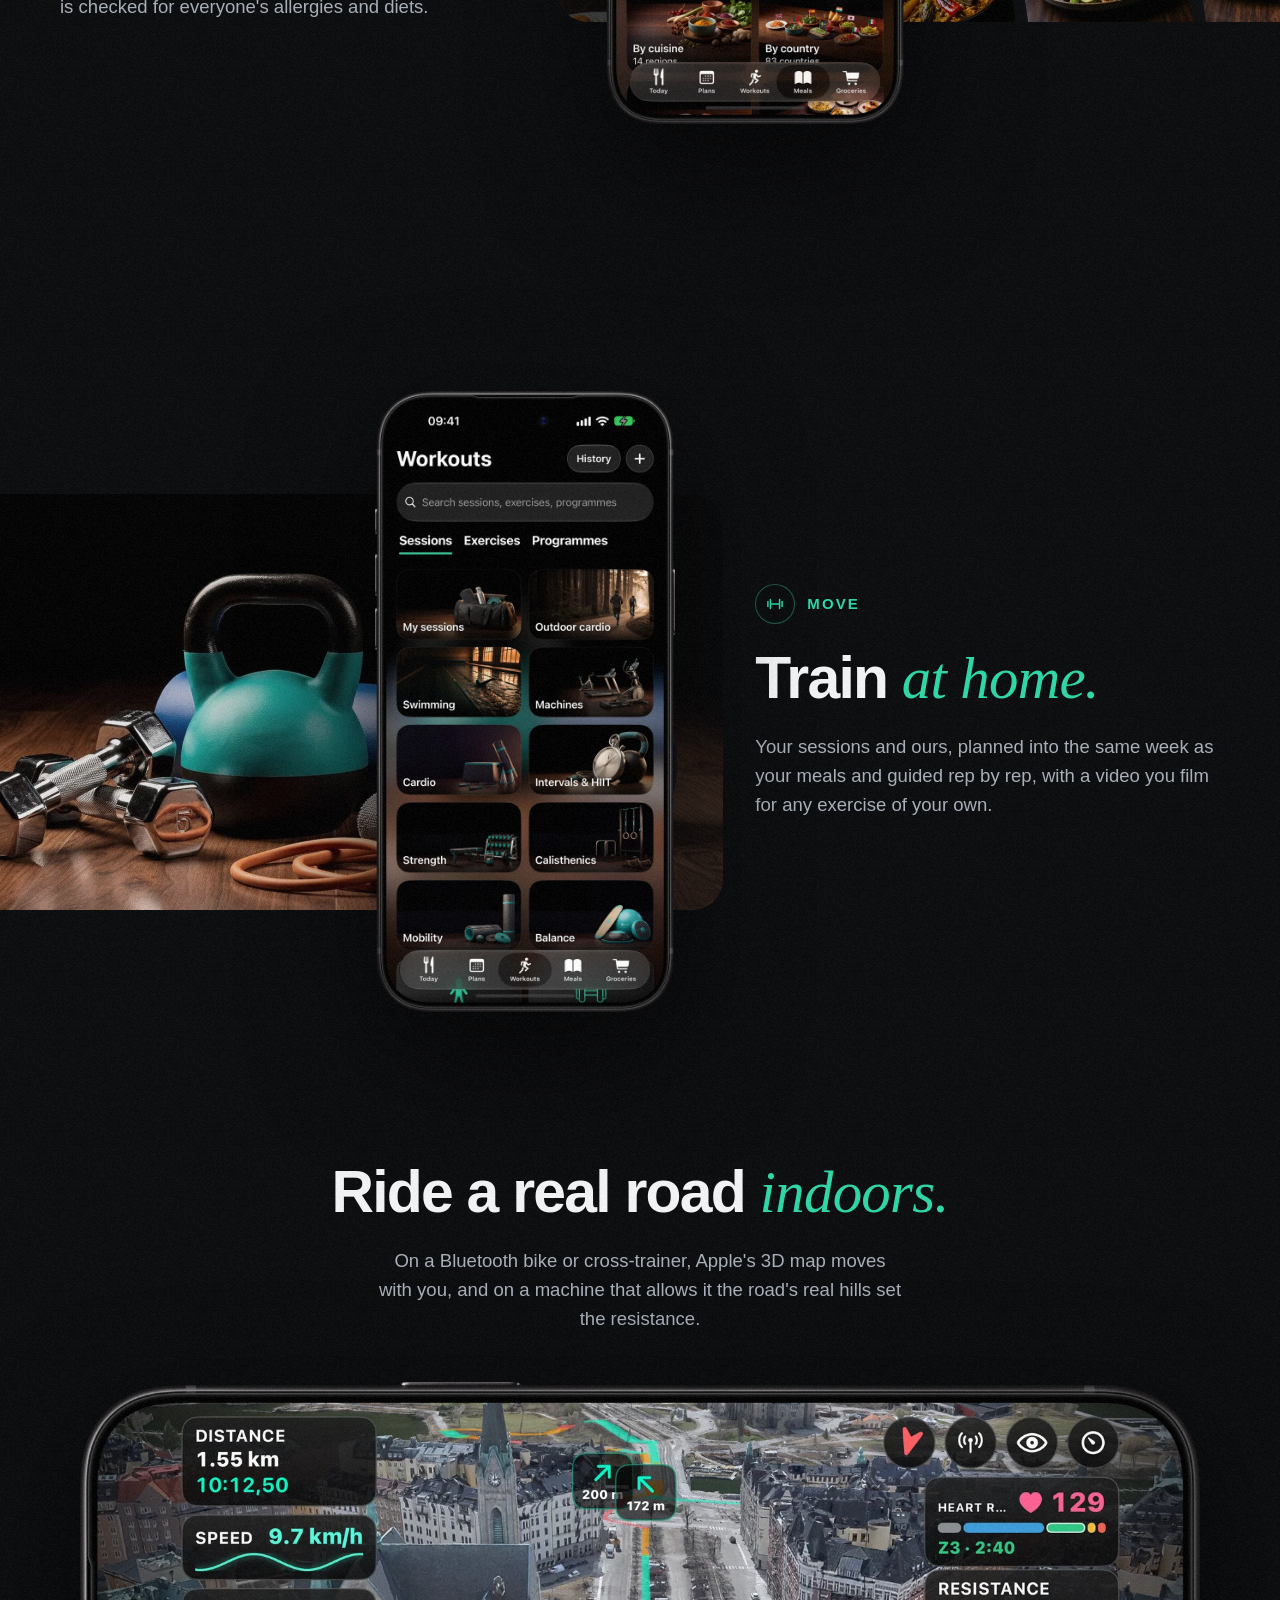
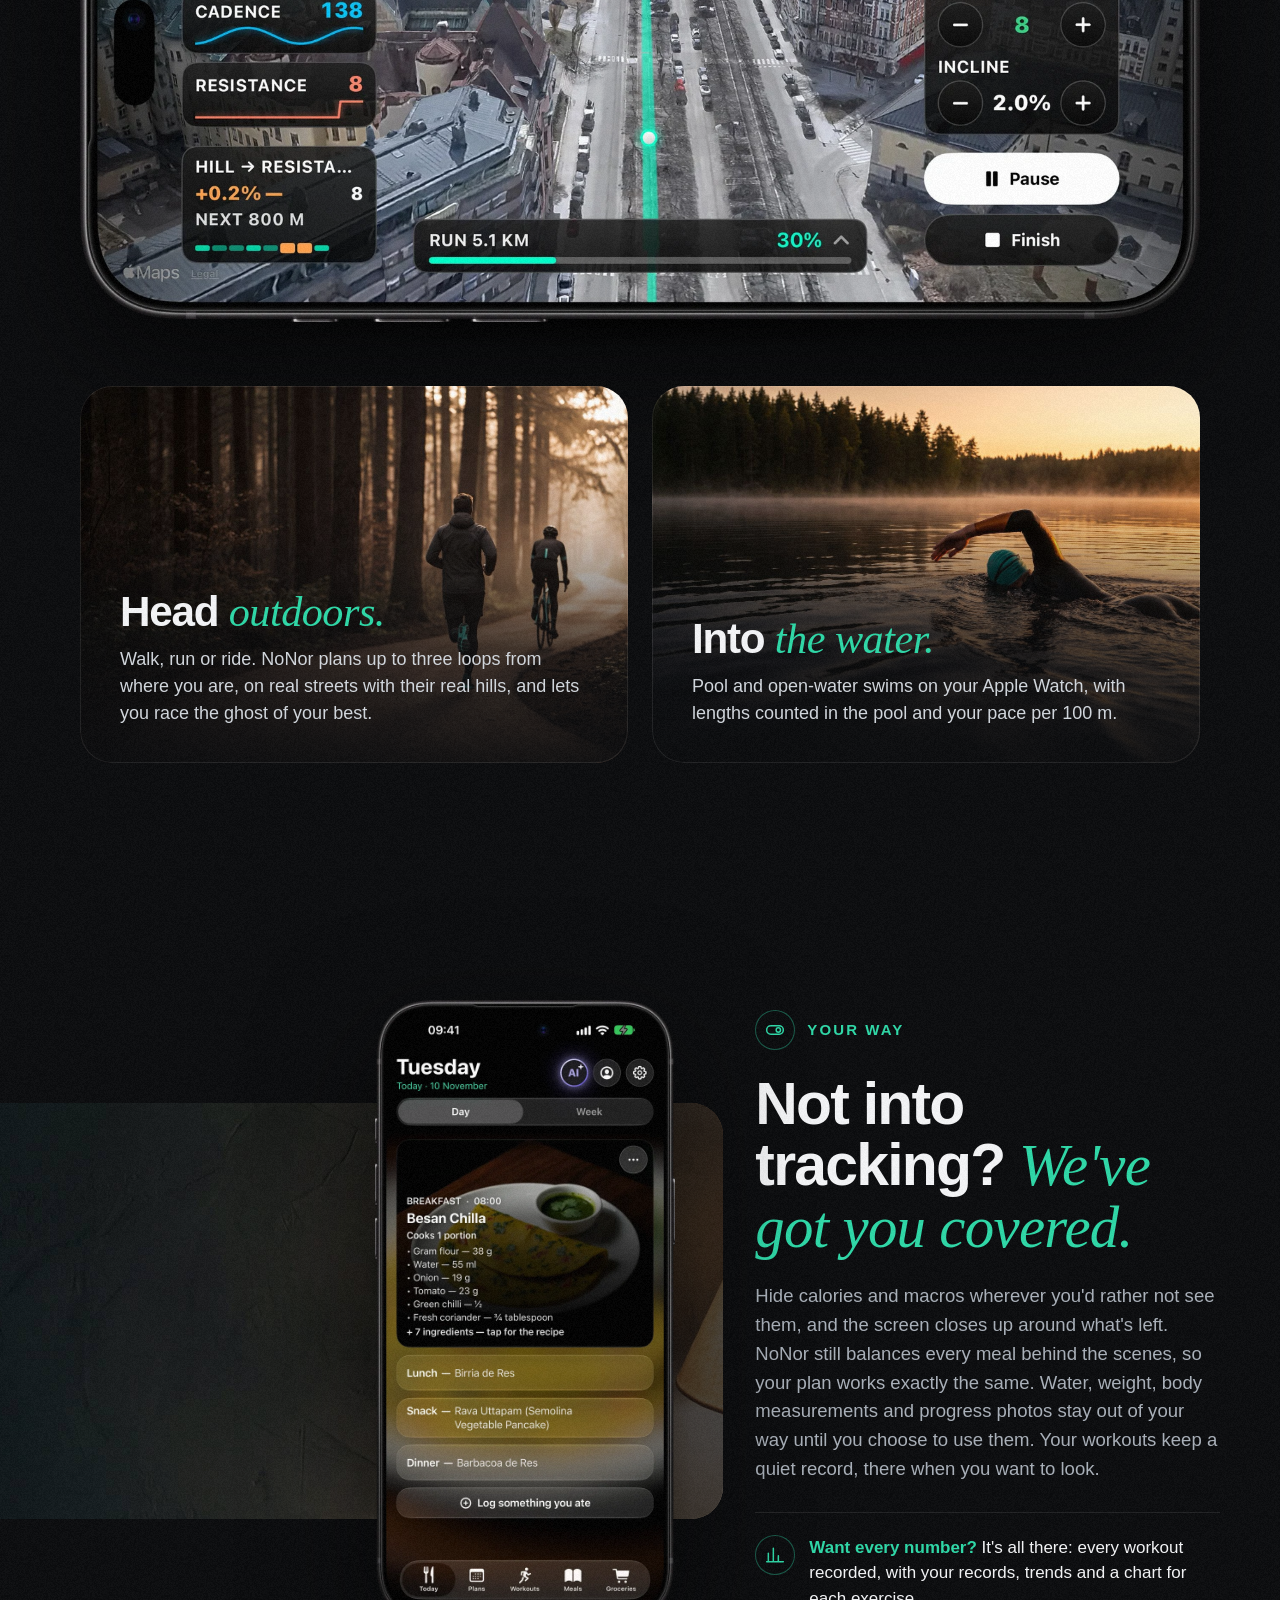
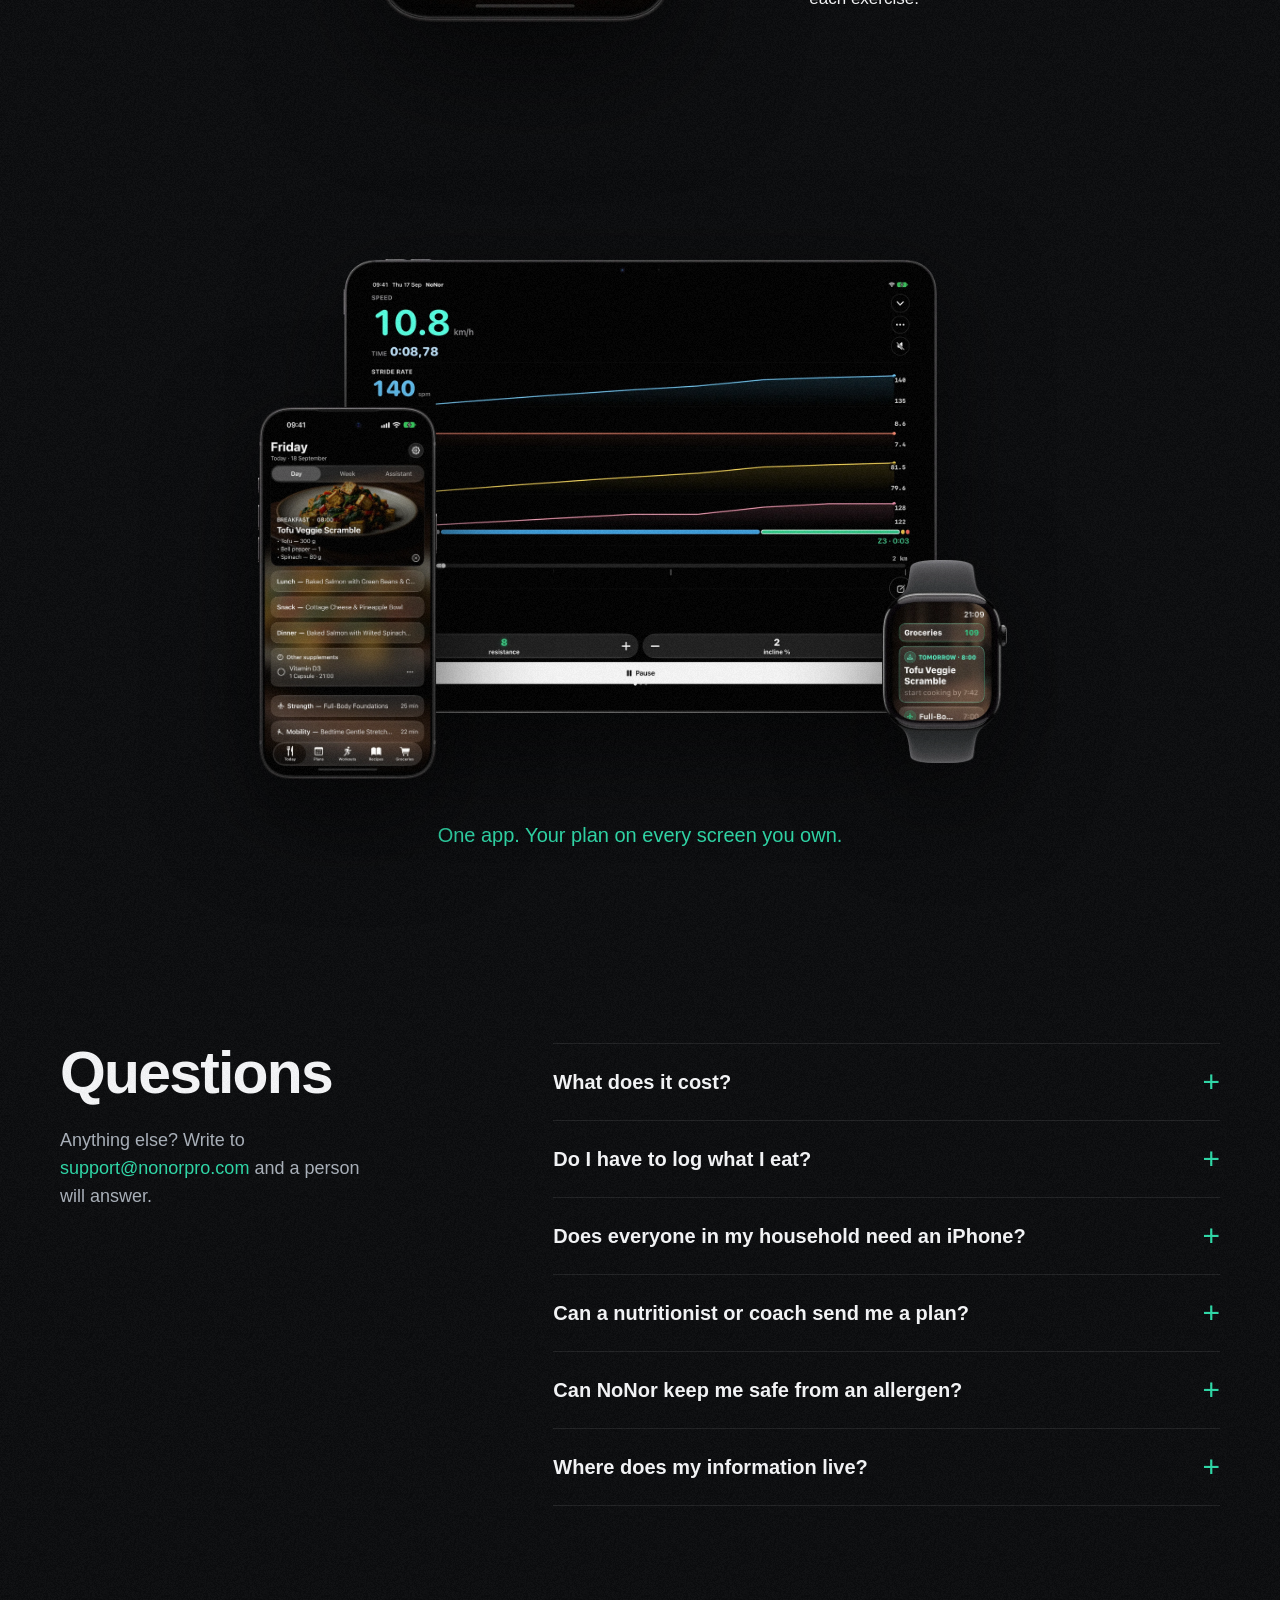
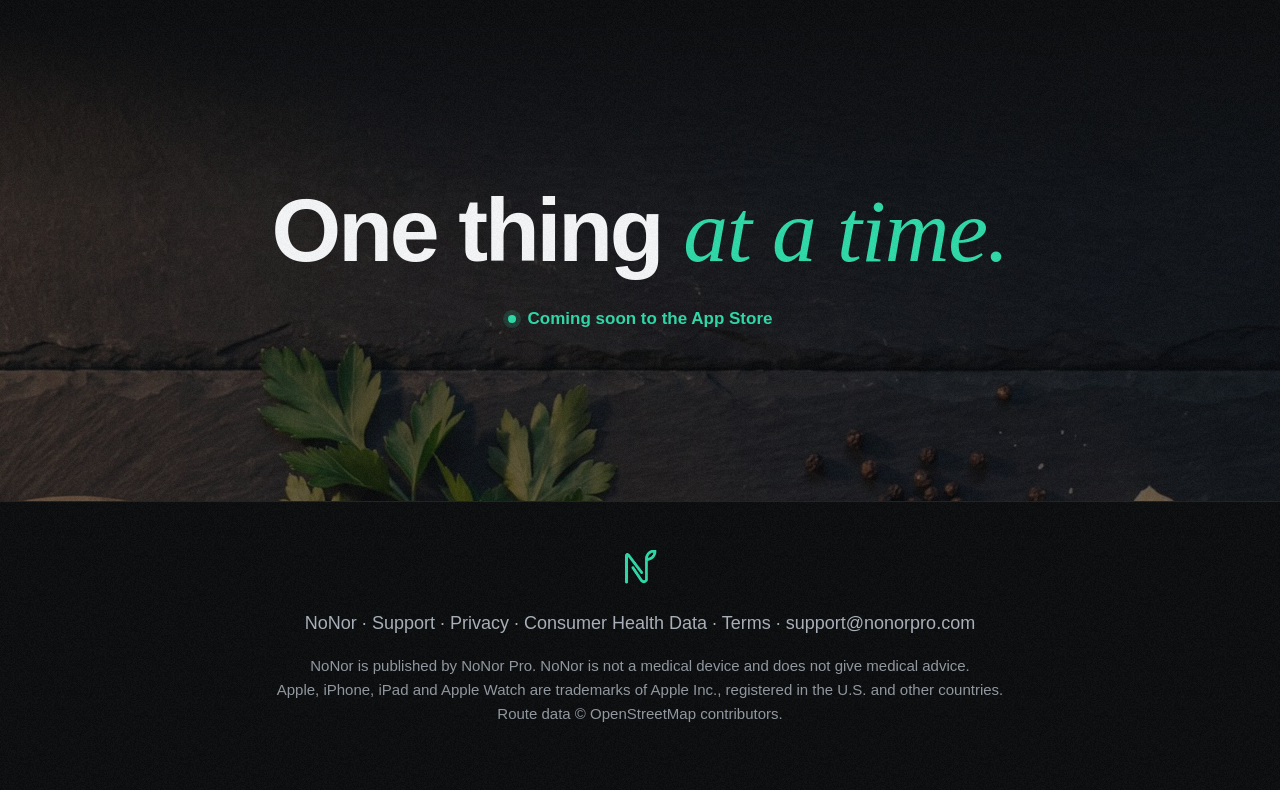
==== commit f0c19a0d: "Hero phone back to the previous picture" ====
--- a/index.html
+++ b/index.html
@@ -38,7 +38,7 @@
       <p class="soon"><i aria-hidden="true"></i><span>Coming soon to the App Store</span></p>
     </div>
     <figure class="phone hero-phone">
-      <picture><source srcset="assets/hero-iphone.webp?v=acecd467 760w, assets/hero-iphone@2x.webp?v=4c662427 1140w" sizes="(max-width: 900px) 300px, 440px" type="image/webp"><img src="assets/hero-iphone.png?v=0734d4a5" srcset="assets/hero-iphone.png?v=0734d4a5 760w, assets/hero-iphone@2x.png?v=e4dd0e06 1140w"
+      <picture><source srcset="assets/hero-iphone.webp?v=5c231a31 760w, assets/hero-iphone@2x.webp?v=8dc84dbd 1140w" sizes="(max-width: 900px) 300px, 440px" type="image/webp"><img src="assets/hero-iphone.png?v=730b5ca4" srcset="assets/hero-iphone.png?v=730b5ca4 760w, assets/hero-iphone@2x.png?v=c7132574 1140w"
            sizes="(max-width: 900px) 300px, 440px" alt="NoNor's Today screen on iPhone"></picture>
     </figure>
   </div>
@@ -78,7 +78,7 @@
 <section class="runs"><div class="wrap reveal">
   <div class="family">
     <picture><source srcset="assets/f-ipad.webp?v=9d040bcc" type="image/webp"><img src="assets/f-ipad.png?v=f291c0e7" class="f-pad" alt="NoNor on iPad" loading="lazy"></picture>
-    <picture><source srcset="assets/hero-iphone.webp?v=acecd467" type="image/webp"><img src="assets/hero-iphone.png?v=0734d4a5" class="f-phone" alt="NoNor on iPhone" loading="lazy"></picture>
+    <picture><source srcset="assets/hero-iphone.webp?v=5c231a31" type="image/webp"><img src="assets/hero-iphone.png?v=730b5ca4" class="f-phone" alt="NoNor on iPhone" loading="lazy"></picture>
     <picture><source srcset="assets/f-watch.webp?v=3c2114a3" type="image/webp"><img src="assets/f-watch.png?v=330586b5" class="f-watch" alt="NoNor on Apple Watch" loading="lazy"></picture>
   </div>
   <p>One app. Your plan on every screen you own.</p>
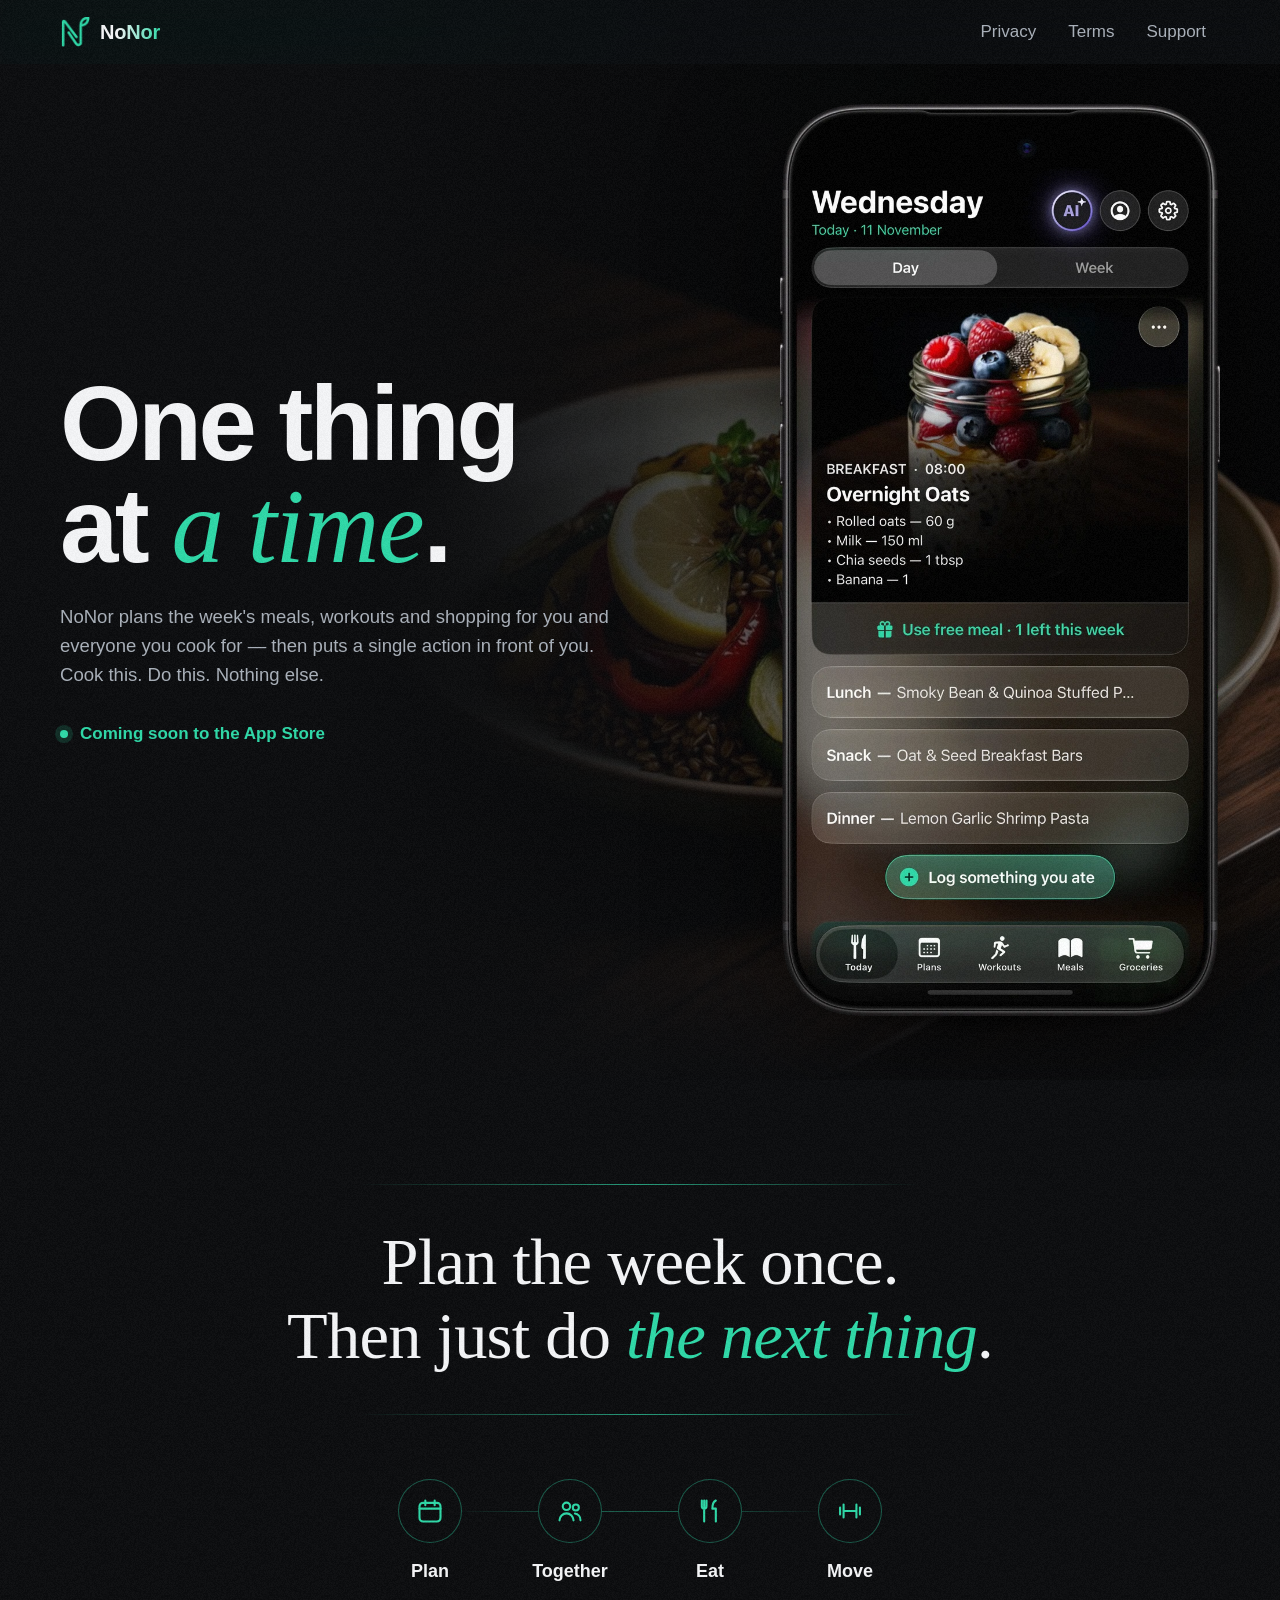
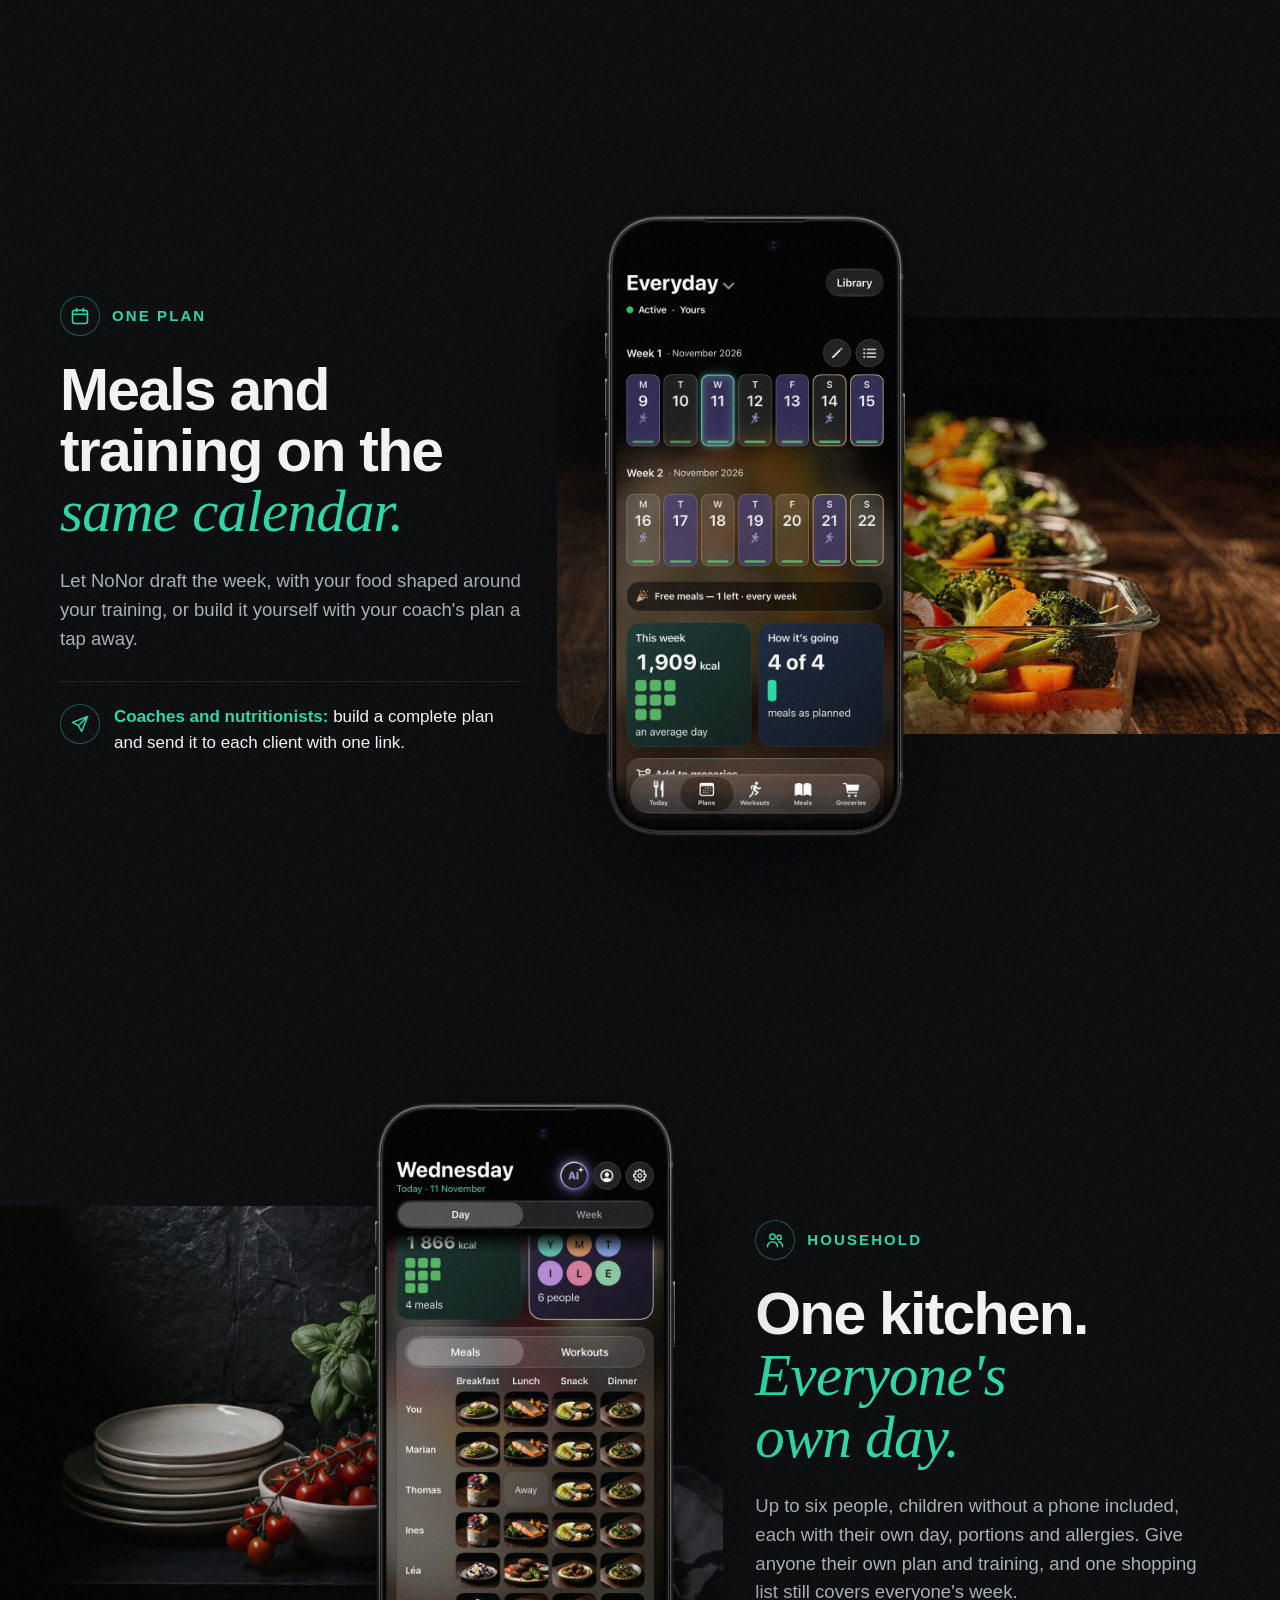
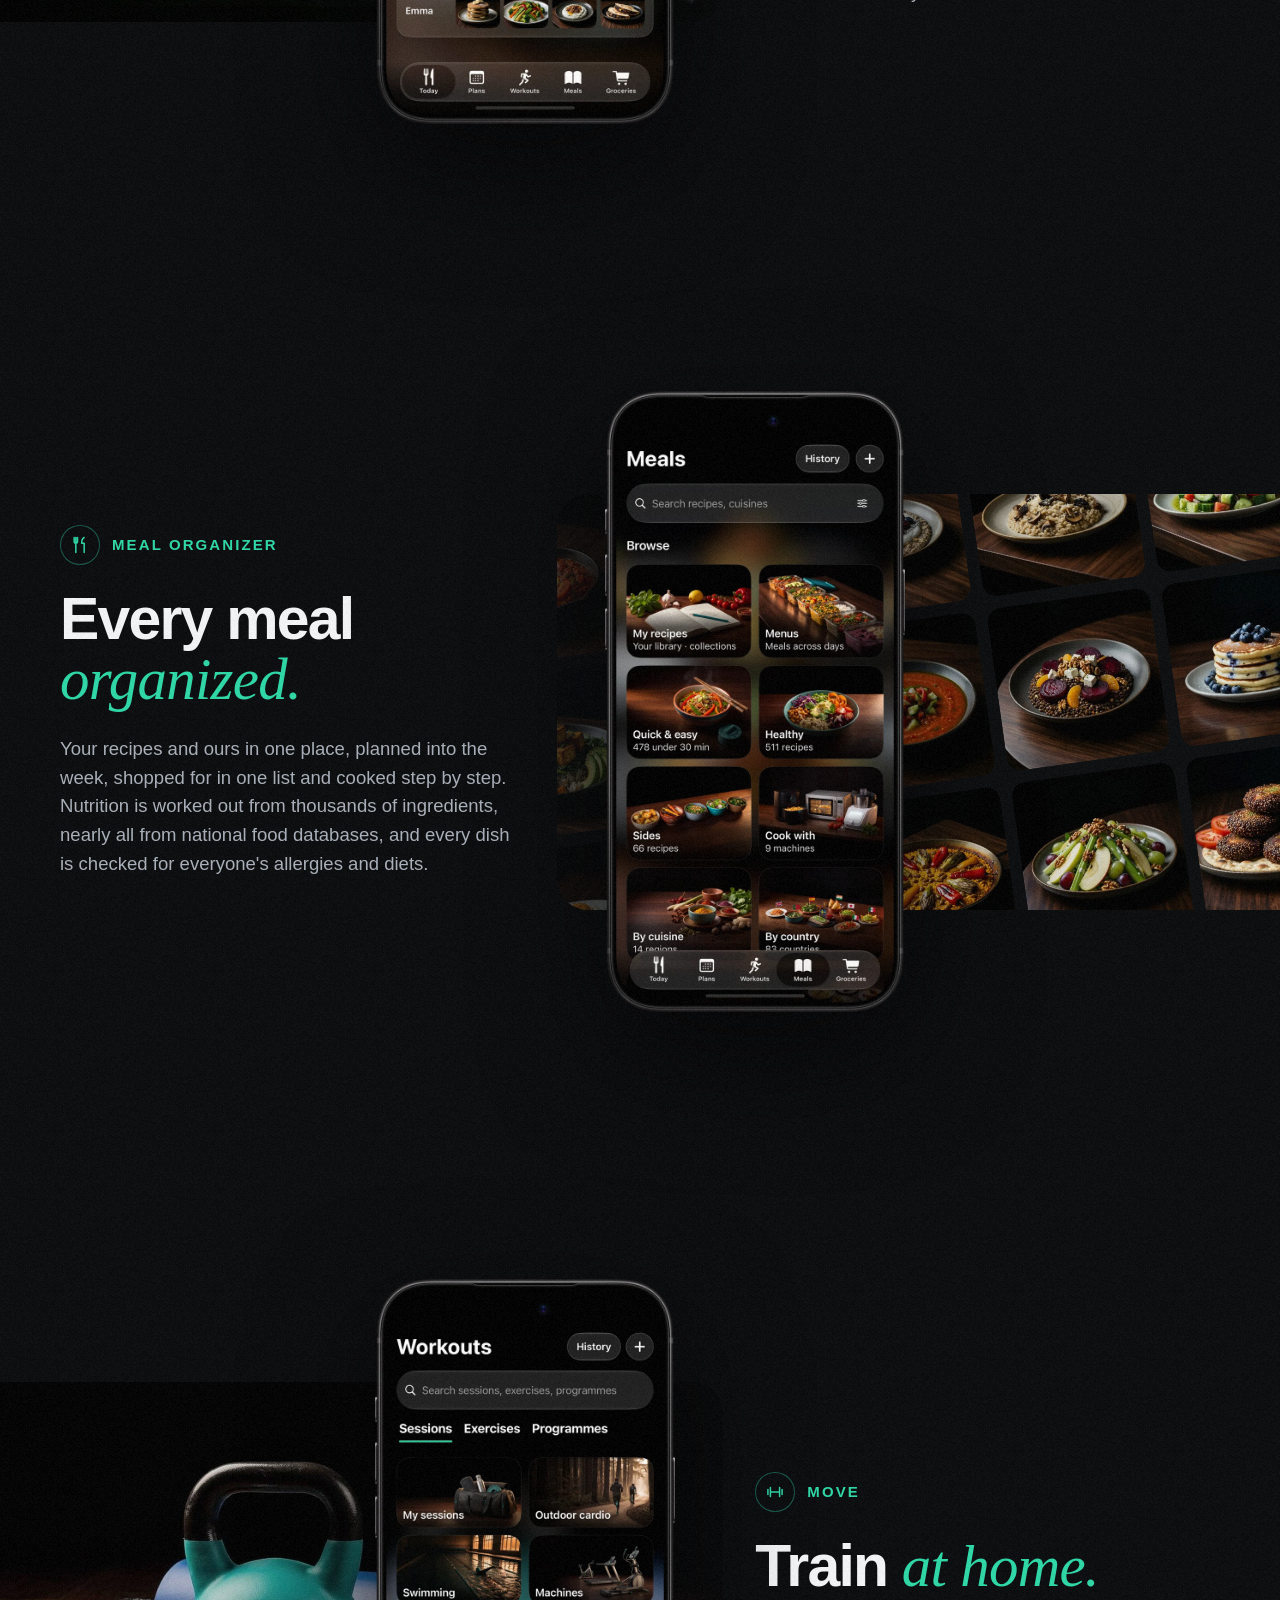
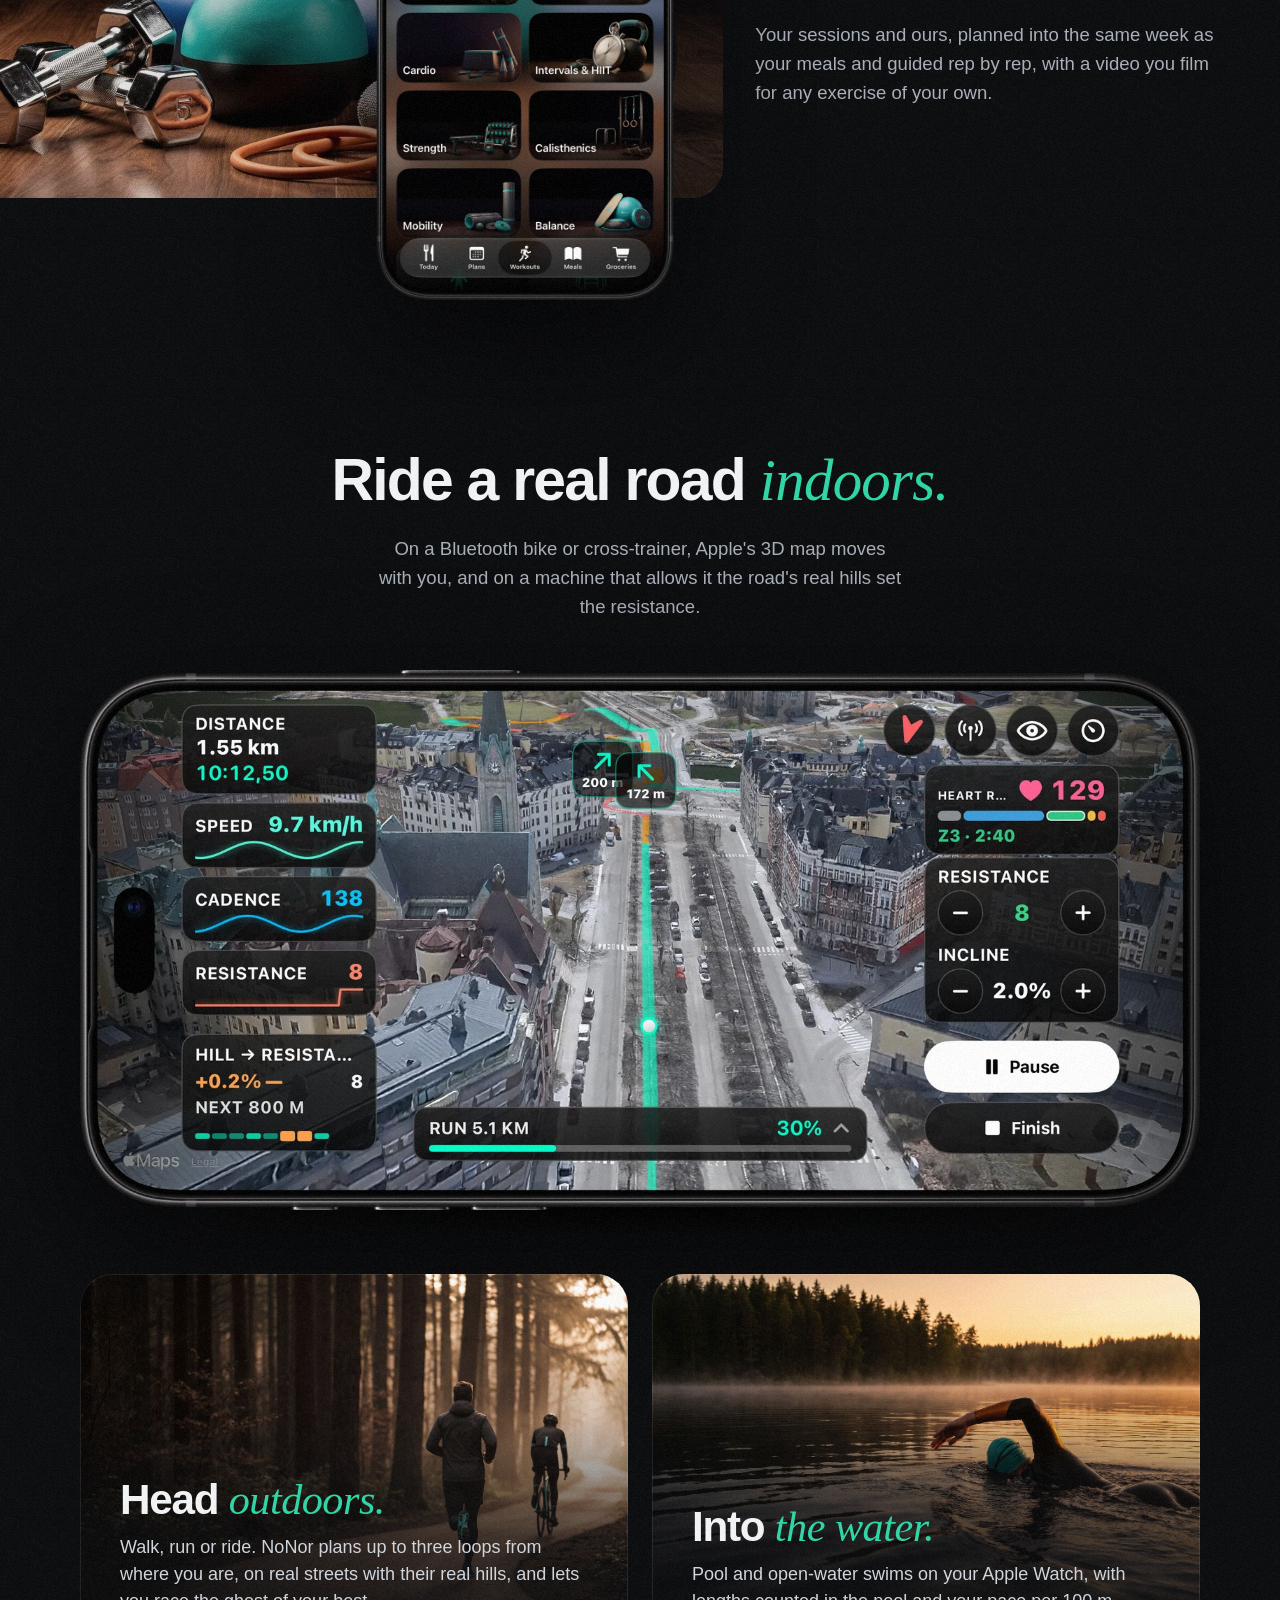
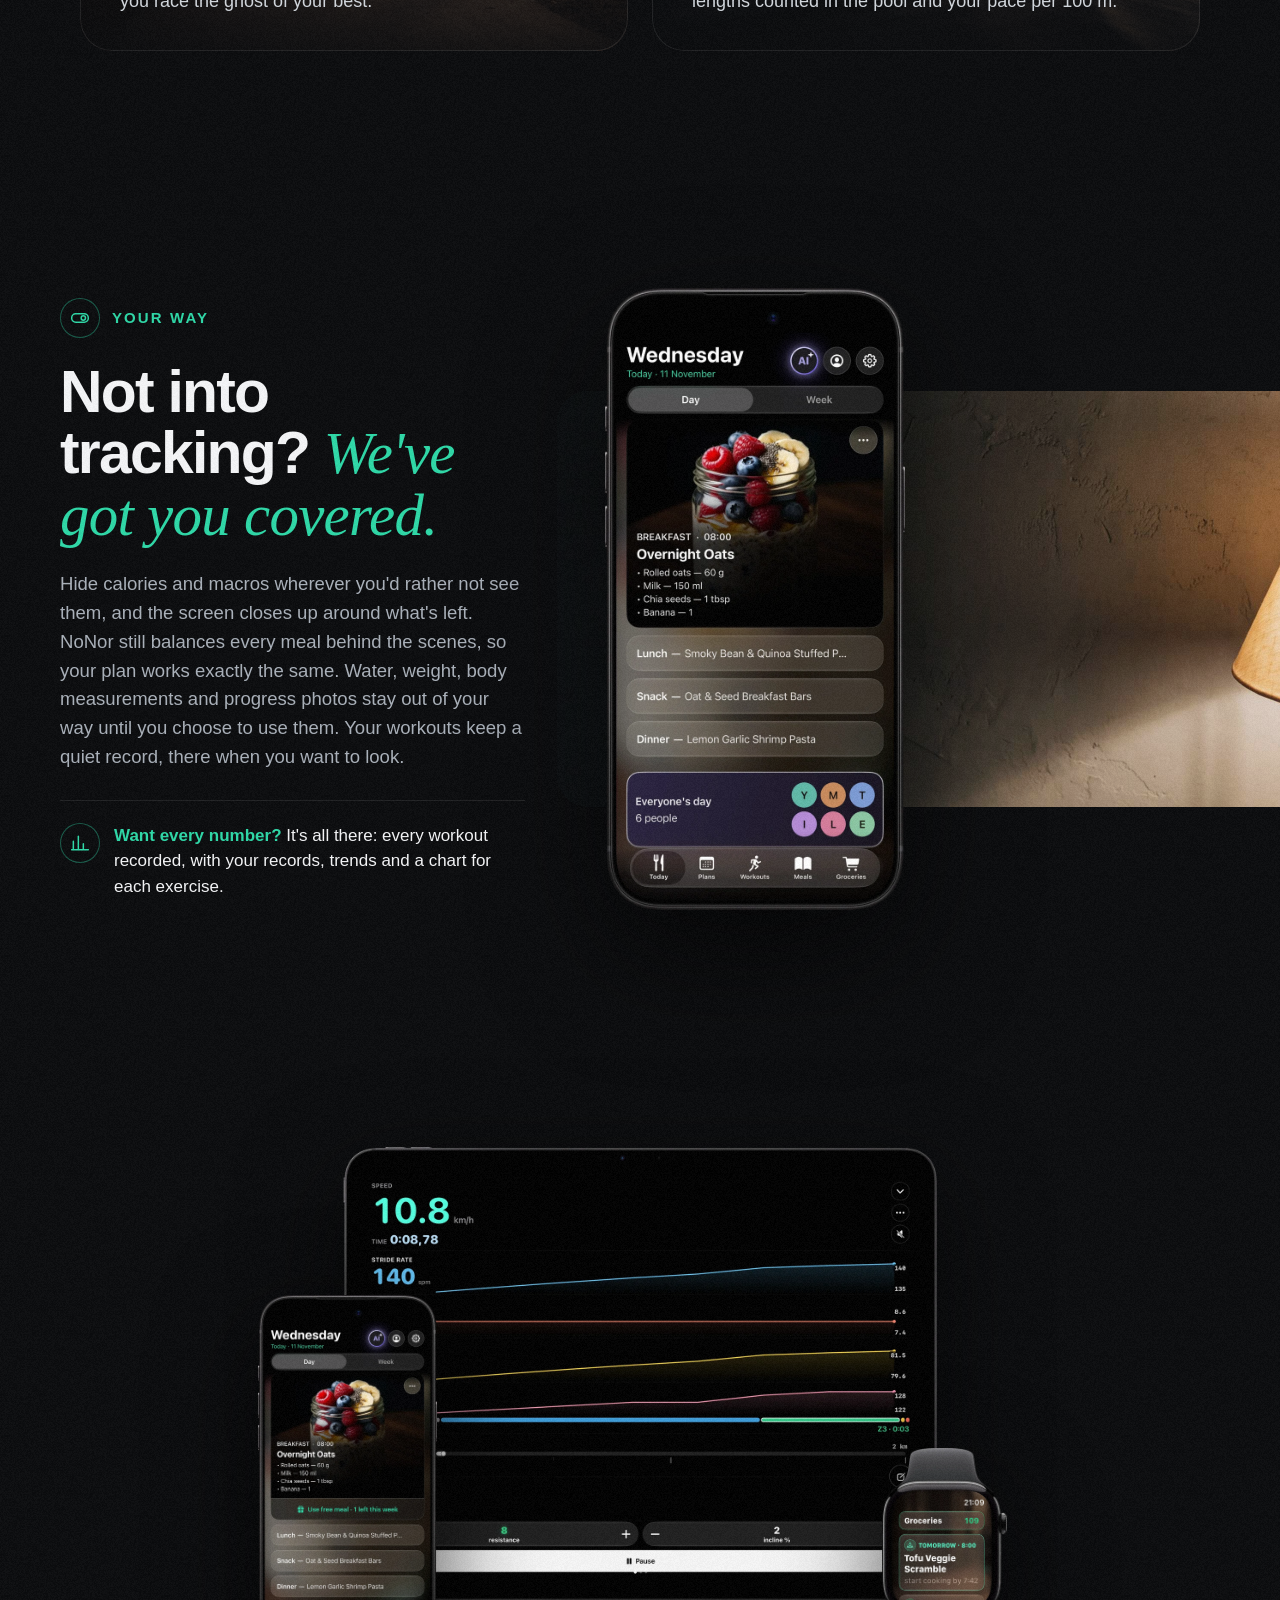
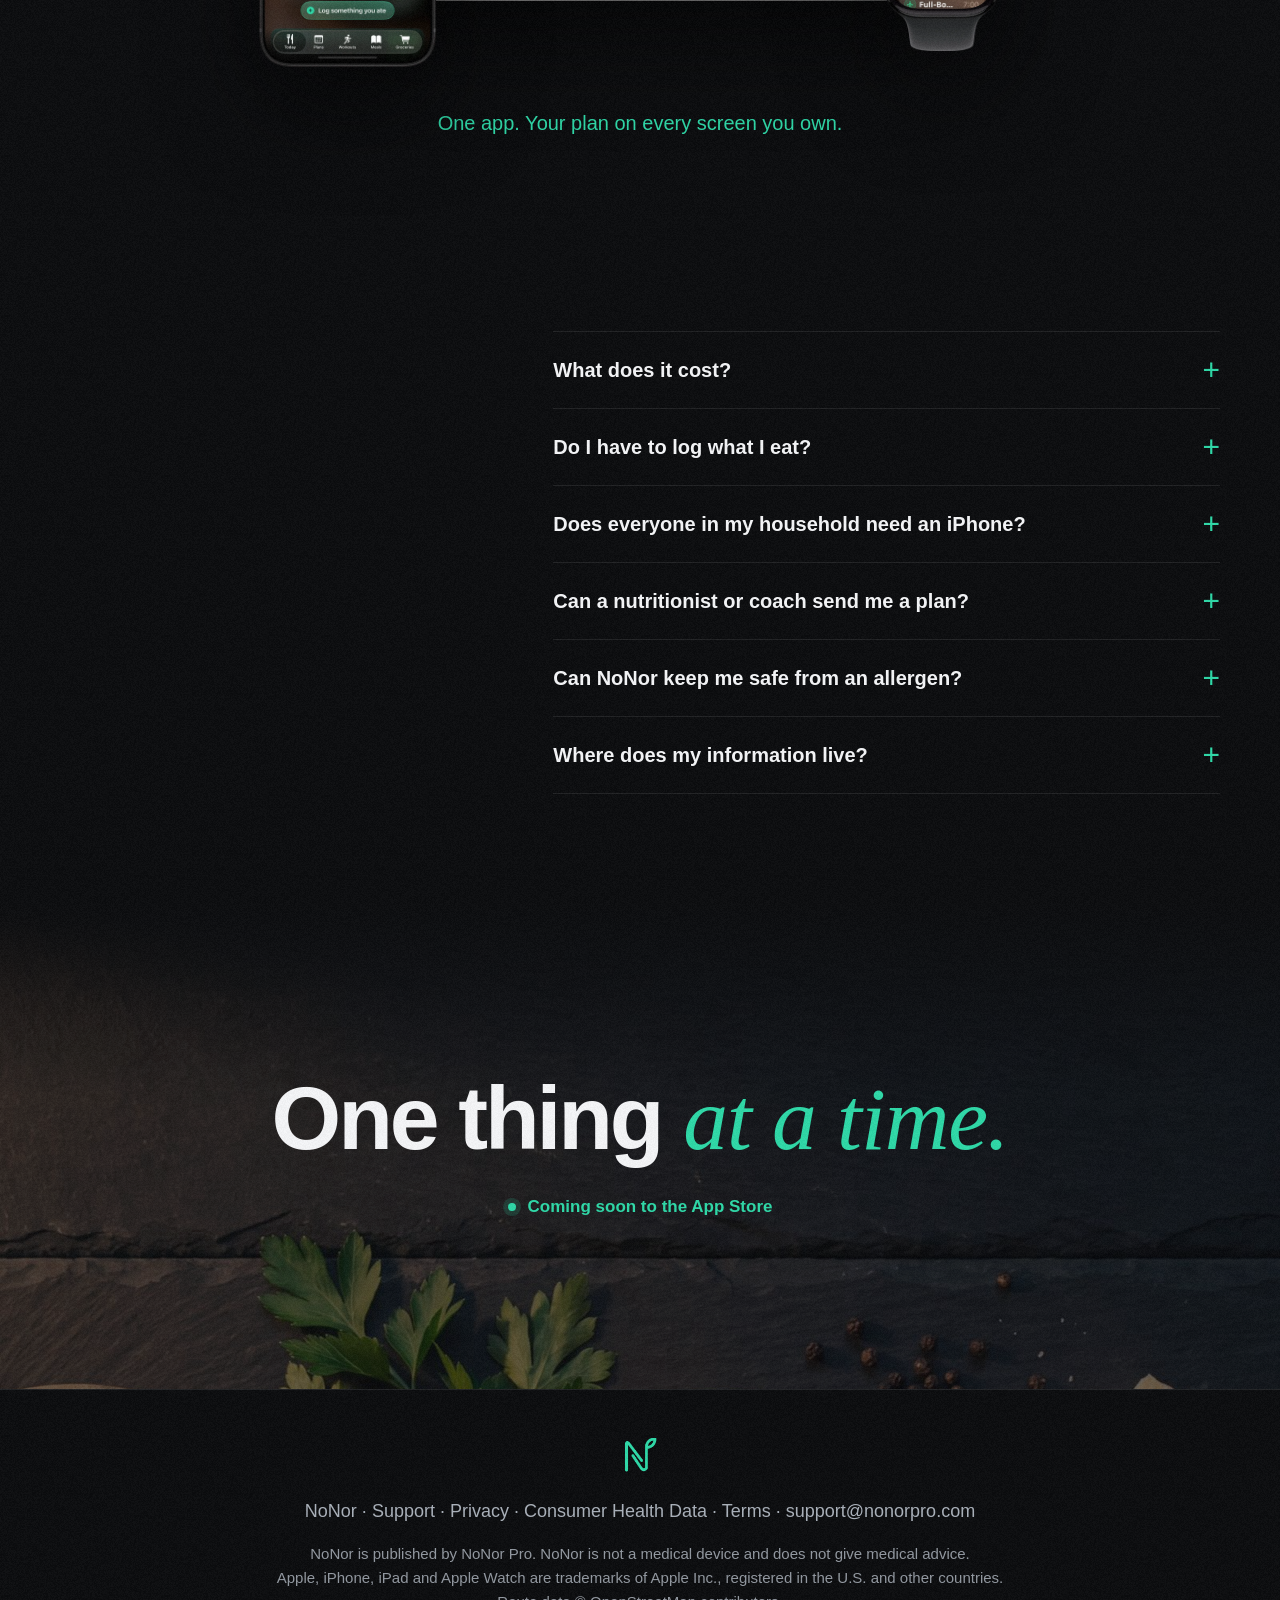
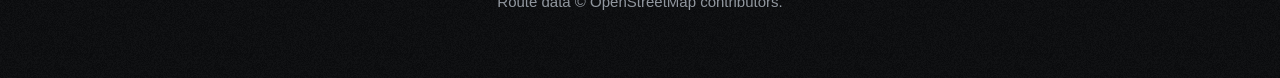
==== commit b77529a3: "The familiar week on every phone, no status bar, the household section, three plans in the price ans" ====
--- a/index.html
+++ b/index.html
@@ -38,7 +38,7 @@
       <p class="soon"><i aria-hidden="true"></i><span>Coming soon to the App Store</span></p>
     </div>
     <figure class="phone hero-phone">
-      <picture><source srcset="assets/hero-iphone.webp?v=5c231a31 760w, assets/hero-iphone@2x.webp?v=8dc84dbd 1140w" sizes="(max-width: 900px) 300px, 440px" type="image/webp"><img src="assets/hero-iphone.png?v=730b5ca4" srcset="assets/hero-iphone.png?v=730b5ca4 760w, assets/hero-iphone@2x.png?v=c7132574 1140w"
+      <picture><source srcset="assets/hero-iphone.webp?v=f7dcc6ce 760w, assets/hero-iphone@2x.webp?v=64be5ce1 1140w" sizes="(max-width: 900px) 300px, 440px" type="image/webp"><img src="assets/hero-iphone.png?v=5732d93a" srcset="assets/hero-iphone.png?v=5732d93a 760w, assets/hero-iphone@2x.png?v=6419e1a2 1140w"
            sizes="(max-width: 900px) 300px, 440px" alt="NoNor's Today screen on iPhone"></picture>
     </figure>
   </div>
@@ -48,37 +48,41 @@
   <div class="rule"></div>
   <p>Plan the week once.<br>Then just do <em>the next thing</em>.</p>
   <div class="rule"></div>
-  <nav class="map" aria-label="What NoNor does"><a class="it" href="#plan"><span class="ic"><svg viewBox="0 0 24 24" fill="none" stroke="currentColor" stroke-width="1.8" stroke-linecap="round" stroke-linejoin="round" aria-hidden="true"><rect x="3" y="5" width="18" height="16" rx="3"/><path d="M3 10h18M8 3v4M16 3v4"/></svg></span><span>Plan</span></a><a class="it" href="#food"><span class="ic"><svg viewBox="0 0 24 24" fill="none" stroke="currentColor" stroke-width="1.8" stroke-linecap="round" stroke-linejoin="round" aria-hidden="true"><path d="M7 3v8M5 3v5a2 2 0 0 0 4 0V3M7 11v10M17 3c-2 1-3 4-3 7h3v11"/></svg></span><span>Eat</span></a><a class="it" href="#move"><span class="ic"><svg viewBox="0 0 24 24" fill="none" stroke="currentColor" stroke-width="1.8" stroke-linecap="round" stroke-linejoin="round" aria-hidden="true"><path d="M6.5 6.5v11M17.5 6.5v11M3.5 9v6M20.5 9v6M6.5 12h11"/></svg></span><span>Move</span></a></nav>
+  <nav class="map" aria-label="What NoNor does"><a class="it" href="#plan"><span class="ic"><svg viewBox="0 0 24 24" fill="none" stroke="currentColor" stroke-width="1.8" stroke-linecap="round" stroke-linejoin="round" aria-hidden="true"><rect x="3" y="5" width="18" height="16" rx="3"/><path d="M3 10h18M8 3v4M16 3v4"/></svg></span><span>Plan</span></a><a class="it" href="#household"><span class="ic"><svg viewBox="0 0 24 24" fill="none" stroke="currentColor" stroke-width="1.8" stroke-linecap="round" stroke-linejoin="round" aria-hidden="true"><circle cx="9" cy="8" r="3.2"/><path d="M3 20c0-3.3 2.7-6 6-6s6 2.7 6 6"/><circle cx="17" cy="9" r="2.6"/><path d="M16.2 14.1c2.7.4 4.8 2.8 4.8 5.9"/></svg></span><span>Together</span></a><a class="it" href="#food"><span class="ic"><svg viewBox="0 0 24 24" fill="none" stroke="currentColor" stroke-width="1.8" stroke-linecap="round" stroke-linejoin="round" aria-hidden="true"><path d="M7 3v8M5 3v5a2 2 0 0 0 4 0V3M7 11v10M17 3c-2 1-3 4-3 7h3v11"/></svg></span><span>Eat</span></a><a class="it" href="#move"><span class="ic"><svg viewBox="0 0 24 24" fill="none" stroke="currentColor" stroke-width="1.8" stroke-linecap="round" stroke-linejoin="round" aria-hidden="true"><path d="M6.5 6.5v11M17.5 6.5v11M3.5 9v6M20.5 9v6M6.5 12h11"/></svg></span><span>Move</span></a></nav>
 </div></section>
 
 <div id="features"></div>
 
 <section class="chapter" id="plan"><div class="wrap grid">
   <div class="txt reveal"><p class="kicker"><span class="ic"><svg viewBox="0 0 24 24" fill="none" stroke="currentColor" stroke-width="1.8" stroke-linecap="round" stroke-linejoin="round" aria-hidden="true"><rect x="3" y="5" width="18" height="16" rx="3"/><path d="M3 10h18M8 3v4M16 3v4"/></svg></span>One plan</p><h2>Meals and training on the <em>same calendar.</em></h2><p class="lead">Let NoNor draft the week, with your food shaped around your training, or build it yourself with your coach's plan a tap away.</p><p class="pro"><span class="ic"><svg viewBox="0 0 24 24" fill="none" stroke="currentColor" stroke-width="1.8" stroke-linecap="round" stroke-linejoin="round" aria-hidden="true"><path d="M21 3 10 14M21 3l-7 18-4-7-7-4z"/></svg></span><span><b>Coaches and nutritionists:</b> build a complete plan and send it to each client with one link.</span></p></div>
-  <div class="stage reveal"><div class="card"><img src="assets/bg-plan.jpg?v=4c524e6b" alt="" loading="lazy"></div><figure class="phone"><picture><source srcset="assets/f-plans.webp?v=2c2e33bb" type="image/webp"><img src="assets/f-plans.png?v=da8592eb" alt="The plan calendar showing two weeks of meals and workouts" loading="lazy"></picture></figure></div>
+  <div class="stage reveal"><div class="card"><img src="assets/bg-plan.jpg?v=4c524e6b" alt="" loading="lazy"></div><figure class="phone"><picture><source srcset="assets/f-plans.webp?v=d1c494c0" type="image/webp"><img src="assets/f-plans.png?v=ed8eb340" alt="The plan calendar showing two weeks of meals and workouts" loading="lazy"></picture></figure></div>
+</div></section>
+<section class="chapter flip" id="household"><div class="wrap grid">
+  <div class="txt reveal"><p class="kicker"><span class="ic"><svg viewBox="0 0 24 24" fill="none" stroke="currentColor" stroke-width="1.8" stroke-linecap="round" stroke-linejoin="round" aria-hidden="true"><circle cx="9" cy="8" r="3.2"/><path d="M3 20c0-3.3 2.7-6 6-6s6 2.7 6 6"/><circle cx="17" cy="9" r="2.6"/><path d="M16.2 14.1c2.7.4 4.8 2.8 4.8 5.9"/></svg></span>Household</p><h2>One kitchen. <em>Everyone's own day.</em></h2><p class="lead">Up to six people, children without a phone included, each with their own day, portions and allergies. Give anyone their own plan and training, and one shopping list still covers everyone's week.</p></div>
+  <div class="stage reveal"><div class="card"><img src="assets/bg-household.jpg?v=c75474dc" alt="" loading="lazy" style="object-position: 0% 50%"></div><figure class="phone"><picture><source srcset="assets/f-household.webp?v=43df0746" type="image/webp"><img src="assets/f-household.png?v=9092cd16" alt="Today for the whole household: each person&#x27;s meals and workouts for the day" loading="lazy"></picture></figure></div>
 </div></section>
 <section class="chapter" id="food"><div class="wrap grid">
-  <div class="txt reveal"><p class="kicker"><span class="ic"><svg viewBox="0 0 24 24" fill="none" stroke="currentColor" stroke-width="1.8" stroke-linecap="round" stroke-linejoin="round" aria-hidden="true"><path d="M7 3v8M5 3v5a2 2 0 0 0 4 0V3M7 11v10M17 3c-2 1-3 4-3 7h3v11"/></svg></span>Meal organizer</p><h2>Every meal organized. <em>Every number calculated.</em></h2><p class="lead">Your recipes and ours in one place, planned into the week, shopped for in one list and cooked step by step. Nutrition is worked out from thousands of ingredients, nearly all from national food databases, and every dish is checked for everyone's allergies and diets.</p></div>
-  <div class="stage reveal"><div class="card food"><div class="wall" aria-hidden="true"><div class="row r0"><div class="track"><img src="assets/food/shakshuka.webp?v=2d48ee8c" alt="" loading="eager" fetchpriority="low" decoding="async" width="240" height="240"><img src="assets/food/farro_and_roasted_veg_salad.webp?v=a2a5d552" alt="" loading="eager" fetchpriority="low" decoding="async" width="240" height="240"><img src="assets/food/berry_overnight_oats.webp?v=8e34187c" alt="" loading="eager" fetchpriority="low" decoding="async" width="240" height="240"><img src="assets/food/risotto_ai_funghi.webp?v=a287b931" alt="" loading="eager" fetchpriority="low" decoding="async" width="240" height="240"><img src="assets/food/salad_shirazi.webp?v=f6f6529c" alt="" loading="eager" fetchpriority="low" decoding="async" width="240" height="240"><img src="assets/food/chickpea_butternut_tagine.webp?v=38a315c4" alt="" loading="eager" fetchpriority="low" decoding="async" width="240" height="240"><img src="assets/food/avocado_toast_with_egg.webp?v=cdf8da00" alt="" loading="eager" fetchpriority="low" decoding="async" width="240" height="240"><img src="assets/food/soba_noodle_soup.webp?v=ac51154b" alt="" loading="eager" fetchpriority="low" decoding="async" width="240" height="240"><img src="assets/food/vegetable_paella.webp?v=e407e1fe" alt="" loading="eager" fetchpriority="low" decoding="async" width="240" height="240"><img src="assets/food/waldorf_salad.webp?v=e333068a" alt="" loading="eager" fetchpriority="low" decoding="async" width="240" height="240"><img src="assets/food/taameya_egyptian_falafel.webp?v=c1a0d89e" alt="" loading="eager" fetchpriority="low" decoding="async" width="240" height="240"><img src="assets/food/strawberry_granola_parfait.webp?v=30036205" alt="" loading="eager" fetchpriority="low" decoding="async" width="240" height="240"><img src="assets/food/shakshuka.webp?v=2d48ee8c" alt="" loading="eager" fetchpriority="low" decoding="async" width="240" height="240"><img src="assets/food/farro_and_roasted_veg_salad.webp?v=a2a5d552" alt="" loading="eager" fetchpriority="low" decoding="async" width="240" height="240"><img src="assets/food/berry_overnight_oats.webp?v=8e34187c" alt="" loading="eager" fetchpriority="low" decoding="async" width="240" height="240"><img src="assets/food/risotto_ai_funghi.webp?v=a287b931" alt="" loading="eager" fetchpriority="low" decoding="async" width="240" height="240"><img src="assets/food/salad_shirazi.webp?v=f6f6529c" alt="" loading="eager" fetchpriority="low" decoding="async" width="240" height="240"><img src="assets/food/chickpea_butternut_tagine.webp?v=38a315c4" alt="" loading="eager" fetchpriority="low" decoding="async" width="240" height="240"><img src="assets/food/avocado_toast_with_egg.webp?v=cdf8da00" alt="" loading="eager" fetchpriority="low" decoding="async" width="240" height="240"><img src="assets/food/soba_noodle_soup.webp?v=ac51154b" alt="" loading="eager" fetchpriority="low" decoding="async" width="240" height="240"><img src="assets/food/vegetable_paella.webp?v=e407e1fe" alt="" loading="eager" fetchpriority="low" decoding="async" width="240" height="240"><img src="assets/food/waldorf_salad.webp?v=e333068a" alt="" loading="eager" fetchpriority="low" decoding="async" width="240" height="240"><img src="assets/food/taameya_egyptian_falafel.webp?v=c1a0d89e" alt="" loading="eager" fetchpriority="low" decoding="async" width="240" height="240"><img src="assets/food/strawberry_granola_parfait.webp?v=30036205" alt="" loading="eager" fetchpriority="low" decoding="async" width="240" height="240"></div></div><div class="row r1"><div class="track"><img src="assets/food/crispy_tofu_buddha_bowl.webp?v=65043e0f" alt="" loading="eager" fetchpriority="low" decoding="async" width="240" height="240"><img src="assets/food/cherry_tomato_and_mozzarella_pasta.webp?v=eadd3695" alt="" loading="eager" fetchpriority="low" decoding="async" width="240" height="240"><img src="assets/food/gazpacho_andaluz.webp?v=58b326af" alt="" loading="eager" fetchpriority="low" decoding="async" width="240" height="240"><img src="assets/food/lentil_feta_roasted_beet_bowl.webp?v=f9b3bdc6" alt="" loading="eager" fetchpriority="low" decoding="async" width="240" height="240"><img src="assets/food/buttermilk_blueberry_pancakes.webp?v=95162a3c" alt="" loading="eager" fetchpriority="low" decoding="async" width="240" height="240"><img src="assets/food/larb_tao_hu_thai_crumbled_tofu_herb_salad.webp?v=c1054a94" alt="" loading="eager" fetchpriority="low" decoding="async" width="240" height="240"><img src="assets/food/salmon_quinoa_bowl_with_roasted_veg.webp?v=0553f9d3" alt="" loading="eager" fetchpriority="low" decoding="async" width="240" height="240"><img src="assets/food/hummus_veggie_sticks.webp?v=3a87432e" alt="" loading="eager" fetchpriority="low" decoding="async" width="240" height="240"><img src="assets/food/frittata_di_zucchine.webp?v=a71fc45b" alt="" loading="eager" fetchpriority="low" decoding="async" width="240" height="240"><img src="assets/food/spinach_and_strawberry_salad.webp?v=0c65a11c" alt="" loading="eager" fetchpriority="low" decoding="async" width="240" height="240"><img src="assets/food/paella_de_marisco.webp?v=8c14d0ef" alt="" loading="eager" fetchpriority="low" decoding="async" width="240" height="240"><img src="assets/food/wild_rice_salad.webp?v=061606f0" alt="" loading="eager" fetchpriority="low" decoding="async" width="240" height="240"><img src="assets/food/crispy_tofu_buddha_bowl.webp?v=65043e0f" alt="" loading="eager" fetchpriority="low" decoding="async" width="240" height="240"><img src="assets/food/cherry_tomato_and_mozzarella_pasta.webp?v=eadd3695" alt="" loading="eager" fetchpriority="low" decoding="async" width="240" height="240"><img src="assets/food/gazpacho_andaluz.webp?v=58b326af" alt="" loading="eager" fetchpriority="low" decoding="async" width="240" height="240"><img src="assets/food/lentil_feta_roasted_beet_bowl.webp?v=f9b3bdc6" alt="" loading="eager" fetchpriority="low" decoding="async" width="240" height="240"><img src="assets/food/buttermilk_blueberry_pancakes.webp?v=95162a3c" alt="" loading="eager" fetchpriority="low" decoding="async" width="240" height="240"><img src="assets/food/larb_tao_hu_thai_crumbled_tofu_herb_salad.webp?v=c1054a94" alt="" loading="eager" fetchpriority="low" decoding="async" width="240" height="240"><img src="assets/food/salmon_quinoa_bowl_with_roasted_veg.webp?v=0553f9d3" alt="" loading="eager" fetchpriority="low" decoding="async" width="240" height="240"><img src="assets/food/hummus_veggie_sticks.webp?v=3a87432e" alt="" loading="eager" fetchpriority="low" decoding="async" width="240" height="240"><img src="assets/food/frittata_di_zucchine.webp?v=a71fc45b" alt="" loading="eager" fetchpriority="low" decoding="async" width="240" height="240"><img src="assets/food/spinach_and_strawberry_salad.webp?v=0c65a11c" alt="" loading="eager" fetchpriority="low" decoding="async" width="240" height="240"><img src="assets/food/paella_de_marisco.webp?v=8c14d0ef" alt="" loading="eager" fetchpriority="low" decoding="async" width="240" height="240"><img src="assets/food/wild_rice_salad.webp?v=061606f0" alt="" loading="eager" fetchpriority="low" decoding="async" width="240" height="240"></div></div><div class="row r2"><div class="track"><img src="assets/food/avocado_toast_with_egg.webp?v=cdf8da00" alt="" loading="eager" fetchpriority="low" decoding="async" width="240" height="240"><img src="assets/food/soba_noodle_soup.webp?v=ac51154b" alt="" loading="eager" fetchpriority="low" decoding="async" width="240" height="240"><img src="assets/food/vegetable_paella.webp?v=e407e1fe" alt="" loading="eager" fetchpriority="low" decoding="async" width="240" height="240"><img src="assets/food/waldorf_salad.webp?v=e333068a" alt="" loading="eager" fetchpriority="low" decoding="async" width="240" height="240"><img src="assets/food/taameya_egyptian_falafel.webp?v=c1a0d89e" alt="" loading="eager" fetchpriority="low" decoding="async" width="240" height="240"><img src="assets/food/strawberry_granola_parfait.webp?v=30036205" alt="" loading="eager" fetchpriority="low" decoding="async" width="240" height="240"><img src="assets/food/shakshuka.webp?v=2d48ee8c" alt="" loading="eager" fetchpriority="low" decoding="async" width="240" height="240"><img src="assets/food/farro_and_roasted_veg_salad.webp?v=a2a5d552" alt="" loading="eager" fetchpriority="low" decoding="async" width="240" height="240"><img src="assets/food/berry_overnight_oats.webp?v=8e34187c" alt="" loading="eager" fetchpriority="low" decoding="async" width="240" height="240"><img src="assets/food/risotto_ai_funghi.webp?v=a287b931" alt="" loading="eager" fetchpriority="low" decoding="async" width="240" height="240"><img src="assets/food/salad_shirazi.webp?v=f6f6529c" alt="" loading="eager" fetchpriority="low" decoding="async" width="240" height="240"><img src="assets/food/chickpea_butternut_tagine.webp?v=38a315c4" alt="" loading="eager" fetchpriority="low" decoding="async" width="240" height="240"><img src="assets/food/avocado_toast_with_egg.webp?v=cdf8da00" alt="" loading="eager" fetchpriority="low" decoding="async" width="240" height="240"><img src="assets/food/soba_noodle_soup.webp?v=ac51154b" alt="" loading="eager" fetchpriority="low" decoding="async" width="240" height="240"><img src="assets/food/vegetable_paella.webp?v=e407e1fe" alt="" loading="eager" fetchpriority="low" decoding="async" width="240" height="240"><img src="assets/food/waldorf_salad.webp?v=e333068a" alt="" loading="eager" fetchpriority="low" decoding="async" width="240" height="240"><img src="assets/food/taameya_egyptian_falafel.webp?v=c1a0d89e" alt="" loading="eager" fetchpriority="low" decoding="async" width="240" height="240"><img src="assets/food/strawberry_granola_parfait.webp?v=30036205" alt="" loading="eager" fetchpriority="low" decoding="async" width="240" height="240"><img src="assets/food/shakshuka.webp?v=2d48ee8c" alt="" loading="eager" fetchpriority="low" decoding="async" width="240" height="240"><img src="assets/food/farro_and_roasted_veg_salad.webp?v=a2a5d552" alt="" loading="eager" fetchpriority="low" decoding="async" width="240" height="240"><img src="assets/food/berry_overnight_oats.webp?v=8e34187c" alt="" loading="eager" fetchpriority="low" decoding="async" width="240" height="240"><img src="assets/food/risotto_ai_funghi.webp?v=a287b931" alt="" loading="eager" fetchpriority="low" decoding="async" width="240" height="240"><img src="assets/food/salad_shirazi.webp?v=f6f6529c" alt="" loading="eager" fetchpriority="low" decoding="async" width="240" height="240"><img src="assets/food/chickpea_butternut_tagine.webp?v=38a315c4" alt="" loading="eager" fetchpriority="low" decoding="async" width="240" height="240"></div></div></div></div><figure class="phone"><picture><source srcset="assets/f-recipes.webp?v=82797dbc" type="image/webp"><img src="assets/f-recipes.png?v=fe106c5c" alt="The Recipes tab: your plan&#x27;s dishes, your own recipes, and browsing by quick, healthy, cuisine and country" loading="lazy"></picture></figure></div>
+  <div class="txt reveal"><p class="kicker"><span class="ic"><svg viewBox="0 0 24 24" fill="none" stroke="currentColor" stroke-width="1.8" stroke-linecap="round" stroke-linejoin="round" aria-hidden="true"><path d="M7 3v8M5 3v5a2 2 0 0 0 4 0V3M7 11v10M17 3c-2 1-3 4-3 7h3v11"/></svg></span>Meal organizer</p><h2>Every meal <em>organized.</em></h2><p class="lead">Your recipes and ours in one place, planned into the week, shopped for in one list and cooked step by step. Nutrition is worked out from thousands of ingredients, nearly all from national food databases, and every dish is checked for everyone's allergies and diets.</p></div>
+  <div class="stage reveal"><div class="card food"><div class="wall" aria-hidden="true"><div class="row r0"><div class="track"><img src="assets/food/shakshuka.webp?v=2d48ee8c" alt="" loading="eager" fetchpriority="low" decoding="async" width="240" height="240"><img src="assets/food/farro_and_roasted_veg_salad.webp?v=a2a5d552" alt="" loading="eager" fetchpriority="low" decoding="async" width="240" height="240"><img src="assets/food/berry_overnight_oats.webp?v=8e34187c" alt="" loading="eager" fetchpriority="low" decoding="async" width="240" height="240"><img src="assets/food/risotto_ai_funghi.webp?v=a287b931" alt="" loading="eager" fetchpriority="low" decoding="async" width="240" height="240"><img src="assets/food/salad_shirazi.webp?v=f6f6529c" alt="" loading="eager" fetchpriority="low" decoding="async" width="240" height="240"><img src="assets/food/chickpea_butternut_tagine.webp?v=38a315c4" alt="" loading="eager" fetchpriority="low" decoding="async" width="240" height="240"><img src="assets/food/avocado_toast_with_egg.webp?v=cdf8da00" alt="" loading="eager" fetchpriority="low" decoding="async" width="240" height="240"><img src="assets/food/soba_noodle_soup.webp?v=ac51154b" alt="" loading="eager" fetchpriority="low" decoding="async" width="240" height="240"><img src="assets/food/vegetable_paella.webp?v=e407e1fe" alt="" loading="eager" fetchpriority="low" decoding="async" width="240" height="240"><img src="assets/food/waldorf_salad.webp?v=e333068a" alt="" loading="eager" fetchpriority="low" decoding="async" width="240" height="240"><img src="assets/food/taameya_egyptian_falafel.webp?v=c1a0d89e" alt="" loading="eager" fetchpriority="low" decoding="async" width="240" height="240"><img src="assets/food/strawberry_granola_parfait.webp?v=30036205" alt="" loading="eager" fetchpriority="low" decoding="async" width="240" height="240"><img src="assets/food/shakshuka.webp?v=2d48ee8c" alt="" loading="eager" fetchpriority="low" decoding="async" width="240" height="240"><img src="assets/food/farro_and_roasted_veg_salad.webp?v=a2a5d552" alt="" loading="eager" fetchpriority="low" decoding="async" width="240" height="240"><img src="assets/food/berry_overnight_oats.webp?v=8e34187c" alt="" loading="eager" fetchpriority="low" decoding="async" width="240" height="240"><img src="assets/food/risotto_ai_funghi.webp?v=a287b931" alt="" loading="eager" fetchpriority="low" decoding="async" width="240" height="240"><img src="assets/food/salad_shirazi.webp?v=f6f6529c" alt="" loading="eager" fetchpriority="low" decoding="async" width="240" height="240"><img src="assets/food/chickpea_butternut_tagine.webp?v=38a315c4" alt="" loading="eager" fetchpriority="low" decoding="async" width="240" height="240"><img src="assets/food/avocado_toast_with_egg.webp?v=cdf8da00" alt="" loading="eager" fetchpriority="low" decoding="async" width="240" height="240"><img src="assets/food/soba_noodle_soup.webp?v=ac51154b" alt="" loading="eager" fetchpriority="low" decoding="async" width="240" height="240"><img src="assets/food/vegetable_paella.webp?v=e407e1fe" alt="" loading="eager" fetchpriority="low" decoding="async" width="240" height="240"><img src="assets/food/waldorf_salad.webp?v=e333068a" alt="" loading="eager" fetchpriority="low" decoding="async" width="240" height="240"><img src="assets/food/taameya_egyptian_falafel.webp?v=c1a0d89e" alt="" loading="eager" fetchpriority="low" decoding="async" width="240" height="240"><img src="assets/food/strawberry_granola_parfait.webp?v=30036205" alt="" loading="eager" fetchpriority="low" decoding="async" width="240" height="240"></div></div><div class="row r1"><div class="track"><img src="assets/food/crispy_tofu_buddha_bowl.webp?v=65043e0f" alt="" loading="eager" fetchpriority="low" decoding="async" width="240" height="240"><img src="assets/food/cherry_tomato_and_mozzarella_pasta.webp?v=eadd3695" alt="" loading="eager" fetchpriority="low" decoding="async" width="240" height="240"><img src="assets/food/gazpacho_andaluz.webp?v=58b326af" alt="" loading="eager" fetchpriority="low" decoding="async" width="240" height="240"><img src="assets/food/lentil_feta_roasted_beet_bowl.webp?v=f9b3bdc6" alt="" loading="eager" fetchpriority="low" decoding="async" width="240" height="240"><img src="assets/food/buttermilk_blueberry_pancakes.webp?v=95162a3c" alt="" loading="eager" fetchpriority="low" decoding="async" width="240" height="240"><img src="assets/food/larb_tao_hu_thai_crumbled_tofu_herb_salad.webp?v=c1054a94" alt="" loading="eager" fetchpriority="low" decoding="async" width="240" height="240"><img src="assets/food/salmon_quinoa_bowl_with_roasted_veg.webp?v=0553f9d3" alt="" loading="eager" fetchpriority="low" decoding="async" width="240" height="240"><img src="assets/food/hummus_veggie_sticks.webp?v=3a87432e" alt="" loading="eager" fetchpriority="low" decoding="async" width="240" height="240"><img src="assets/food/frittata_di_zucchine.webp?v=a71fc45b" alt="" loading="eager" fetchpriority="low" decoding="async" width="240" height="240"><img src="assets/food/spinach_and_strawberry_salad.webp?v=0c65a11c" alt="" loading="eager" fetchpriority="low" decoding="async" width="240" height="240"><img src="assets/food/paella_de_marisco.webp?v=8c14d0ef" alt="" loading="eager" fetchpriority="low" decoding="async" width="240" height="240"><img src="assets/food/wild_rice_salad.webp?v=061606f0" alt="" loading="eager" fetchpriority="low" decoding="async" width="240" height="240"><img src="assets/food/crispy_tofu_buddha_bowl.webp?v=65043e0f" alt="" loading="eager" fetchpriority="low" decoding="async" width="240" height="240"><img src="assets/food/cherry_tomato_and_mozzarella_pasta.webp?v=eadd3695" alt="" loading="eager" fetchpriority="low" decoding="async" width="240" height="240"><img src="assets/food/gazpacho_andaluz.webp?v=58b326af" alt="" loading="eager" fetchpriority="low" decoding="async" width="240" height="240"><img src="assets/food/lentil_feta_roasted_beet_bowl.webp?v=f9b3bdc6" alt="" loading="eager" fetchpriority="low" decoding="async" width="240" height="240"><img src="assets/food/buttermilk_blueberry_pancakes.webp?v=95162a3c" alt="" loading="eager" fetchpriority="low" decoding="async" width="240" height="240"><img src="assets/food/larb_tao_hu_thai_crumbled_tofu_herb_salad.webp?v=c1054a94" alt="" loading="eager" fetchpriority="low" decoding="async" width="240" height="240"><img src="assets/food/salmon_quinoa_bowl_with_roasted_veg.webp?v=0553f9d3" alt="" loading="eager" fetchpriority="low" decoding="async" width="240" height="240"><img src="assets/food/hummus_veggie_sticks.webp?v=3a87432e" alt="" loading="eager" fetchpriority="low" decoding="async" width="240" height="240"><img src="assets/food/frittata_di_zucchine.webp?v=a71fc45b" alt="" loading="eager" fetchpriority="low" decoding="async" width="240" height="240"><img src="assets/food/spinach_and_strawberry_salad.webp?v=0c65a11c" alt="" loading="eager" fetchpriority="low" decoding="async" width="240" height="240"><img src="assets/food/paella_de_marisco.webp?v=8c14d0ef" alt="" loading="eager" fetchpriority="low" decoding="async" width="240" height="240"><img src="assets/food/wild_rice_salad.webp?v=061606f0" alt="" loading="eager" fetchpriority="low" decoding="async" width="240" height="240"></div></div><div class="row r2"><div class="track"><img src="assets/food/avocado_toast_with_egg.webp?v=cdf8da00" alt="" loading="eager" fetchpriority="low" decoding="async" width="240" height="240"><img src="assets/food/soba_noodle_soup.webp?v=ac51154b" alt="" loading="eager" fetchpriority="low" decoding="async" width="240" height="240"><img src="assets/food/vegetable_paella.webp?v=e407e1fe" alt="" loading="eager" fetchpriority="low" decoding="async" width="240" height="240"><img src="assets/food/waldorf_salad.webp?v=e333068a" alt="" loading="eager" fetchpriority="low" decoding="async" width="240" height="240"><img src="assets/food/taameya_egyptian_falafel.webp?v=c1a0d89e" alt="" loading="eager" fetchpriority="low" decoding="async" width="240" height="240"><img src="assets/food/strawberry_granola_parfait.webp?v=30036205" alt="" loading="eager" fetchpriority="low" decoding="async" width="240" height="240"><img src="assets/food/shakshuka.webp?v=2d48ee8c" alt="" loading="eager" fetchpriority="low" decoding="async" width="240" height="240"><img src="assets/food/farro_and_roasted_veg_salad.webp?v=a2a5d552" alt="" loading="eager" fetchpriority="low" decoding="async" width="240" height="240"><img src="assets/food/berry_overnight_oats.webp?v=8e34187c" alt="" loading="eager" fetchpriority="low" decoding="async" width="240" height="240"><img src="assets/food/risotto_ai_funghi.webp?v=a287b931" alt="" loading="eager" fetchpriority="low" decoding="async" width="240" height="240"><img src="assets/food/salad_shirazi.webp?v=f6f6529c" alt="" loading="eager" fetchpriority="low" decoding="async" width="240" height="240"><img src="assets/food/chickpea_butternut_tagine.webp?v=38a315c4" alt="" loading="eager" fetchpriority="low" decoding="async" width="240" height="240"><img src="assets/food/avocado_toast_with_egg.webp?v=cdf8da00" alt="" loading="eager" fetchpriority="low" decoding="async" width="240" height="240"><img src="assets/food/soba_noodle_soup.webp?v=ac51154b" alt="" loading="eager" fetchpriority="low" decoding="async" width="240" height="240"><img src="assets/food/vegetable_paella.webp?v=e407e1fe" alt="" loading="eager" fetchpriority="low" decoding="async" width="240" height="240"><img src="assets/food/waldorf_salad.webp?v=e333068a" alt="" loading="eager" fetchpriority="low" decoding="async" width="240" height="240"><img src="assets/food/taameya_egyptian_falafel.webp?v=c1a0d89e" alt="" loading="eager" fetchpriority="low" decoding="async" width="240" height="240"><img src="assets/food/strawberry_granola_parfait.webp?v=30036205" alt="" loading="eager" fetchpriority="low" decoding="async" width="240" height="240"><img src="assets/food/shakshuka.webp?v=2d48ee8c" alt="" loading="eager" fetchpriority="low" decoding="async" width="240" height="240"><img src="assets/food/farro_and_roasted_veg_salad.webp?v=a2a5d552" alt="" loading="eager" fetchpriority="low" decoding="async" width="240" height="240"><img src="assets/food/berry_overnight_oats.webp?v=8e34187c" alt="" loading="eager" fetchpriority="low" decoding="async" width="240" height="240"><img src="assets/food/risotto_ai_funghi.webp?v=a287b931" alt="" loading="eager" fetchpriority="low" decoding="async" width="240" height="240"><img src="assets/food/salad_shirazi.webp?v=f6f6529c" alt="" loading="eager" fetchpriority="low" decoding="async" width="240" height="240"><img src="assets/food/chickpea_butternut_tagine.webp?v=38a315c4" alt="" loading="eager" fetchpriority="low" decoding="async" width="240" height="240"></div></div></div></div><figure class="phone"><picture><source srcset="assets/f-recipes.webp?v=73547600" type="image/webp"><img src="assets/f-recipes.png?v=83ca767d" alt="The Recipes tab: your plan&#x27;s dishes, your own recipes, and browsing by quick, healthy, cuisine and country" loading="lazy"></picture></figure></div>
 </div></section>
 <section class="chapter flip" id="move"><div class="wrap grid">
   <div class="txt reveal"><p class="kicker"><span class="ic"><svg viewBox="0 0 24 24" fill="none" stroke="currentColor" stroke-width="1.8" stroke-linecap="round" stroke-linejoin="round" aria-hidden="true"><path d="M6.5 6.5v11M17.5 6.5v11M3.5 9v6M20.5 9v6M6.5 12h11"/></svg></span>Move</p><h2>Train <em>at home.</em></h2><p class="lead">Your sessions and ours, planned into the same week as your meals and guided rep by rep, with a video you film for any exercise of your own.</p></div>
   <div class="stage reveal"><div class="card"><img src="assets/bg-ride.jpg?v=a0db5191" alt="" loading="lazy" style="object-position: 100% 50%"></div>
-    <figure class="phone"><picture><source srcset="assets/f-workouts.webp?v=e0074a10" type="image/webp"><img src="assets/f-workouts.png?v=87ec9400" alt="The Workouts tab: cardio, outdoor cardio, strength, calisthenics, mobility and balance" loading="lazy"></picture></figure></div>
+    <figure class="phone"><picture><source srcset="assets/f-workouts.webp?v=b3fcbba1" type="image/webp"><img src="assets/f-workouts.png?v=631fe340" alt="The Workouts tab: cardio, outdoor cardio, strength, calisthenics, mobility and balance" loading="lazy"></picture></figure></div>
 </div></section>
 <section class="chapter ride"><div class="wrap">
   <div class="txt center reveal"><h2>Ride a real road <em>indoors.</em></h2><p class="lead">On a Bluetooth bike or cross-trainer, Apple's 3D map moves with you, and on a machine that allows it the road's real hills set the resistance.</p></div>
   <figure class="landscape reveal"><picture><source srcset="assets/f-ride.webp?v=2cefbf4b" type="image/webp"><img src="assets/f-ride.png?v=87e21fb3" alt="The 3D ride down a tree-lined avenue past Hedvig Eleonora church in Stockholm" loading="lazy"></picture></figure>
 </div></section><section class="chapter more"><div class="wrap"><div class="tiles"><article class="tile reveal"><img src="assets/move-outdoors.jpg?v=142c4765" alt="A runner and a cyclist on a forest road at dusk" loading="lazy" style="object-position: 72% 50%"><div class="t"><h3>Head <em>outdoors.</em></h3><p>Walk, run or ride. NoNor plans up to three loops from where you are, on real streets with their real hills, and lets you race the ghost of your best.</p></div></article><article class="tile reveal"><img src="assets/move-water.jpg?v=1d2430f7" alt="A swimmer crossing a misty lake at sunrise" loading="lazy" style="object-position: 74% 50%"><div class="t"><h3>Into <em>the water.</em></h3><p>Pool and open-water swims on your Apple Watch, with lengths counted in the pool and your pace per 100 m.</p></div></article></div></div></section>
-<section class="chapter flip" id="yourway"><div class="wrap grid">
+<section class="chapter" id="yourway"><div class="wrap grid">
   <div class="txt reveal"><p class="kicker"><span class="ic"><svg viewBox="0 0 24 24" fill="none" stroke="currentColor" stroke-width="1.8" stroke-linecap="round" stroke-linejoin="round" aria-hidden="true"><rect x="2" y="7" width="20" height="10" rx="5"/><circle cx="16" cy="12" r="2.6"/></svg></span>Your way</p><h2>Not into tracking? <em>We've got you covered.</em></h2><p class="lead">Hide calories and macros wherever you'd rather not see them, and the screen closes up around what's left. NoNor still balances every meal behind the scenes, so your plan works exactly the same. Water, weight, body measurements and progress photos stay out of your way until you choose to use them. Your workouts keep a quiet record, there when you want to look.</p><p class="pro"><span class="ic"><svg viewBox="0 0 24 24" fill="none" stroke="currentColor" stroke-width="1.8" stroke-linecap="round" stroke-linejoin="round" aria-hidden="true"><path d="M4 20V10M10 20V4M16 20v-7M22 20H2"/></svg></span><span><b>Want every number?</b> It's all there: every workout recorded, with your records, trends and a chart for each exercise.</span></p></div>
-  <div class="stage reveal"><div class="card"><img src="assets/bg-end.jpg?v=44294ae7" alt="" loading="lazy"></div><figure class="phone"><picture><source srcset="assets/f-clean.webp?v=0ce27ce9" type="image/webp"><img src="assets/f-clean.png?v=99b204ea" alt="NoNor&#x27;s day screen with every number hidden: just the meals and the next thing to do" loading="lazy"></picture></figure></div>
+  <div class="stage reveal"><div class="card"><img src="assets/bg-end.jpg?v=44294ae7" alt="" loading="lazy"></div><figure class="phone"><picture><source srcset="assets/f-clean.webp?v=d71ac5d5" type="image/webp"><img src="assets/f-clean.png?v=bd7faf9b" alt="NoNor&#x27;s day screen with every number hidden: just the meals and the next thing to do" loading="lazy"></picture></figure></div>
 </div></section>
 
 <section class="runs"><div class="wrap reveal">
   <div class="family">
-    <picture><source srcset="assets/f-ipad.webp?v=9d040bcc" type="image/webp"><img src="assets/f-ipad.png?v=f291c0e7" class="f-pad" alt="NoNor on iPad" loading="lazy"></picture>
-    <picture><source srcset="assets/hero-iphone.webp?v=5c231a31" type="image/webp"><img src="assets/hero-iphone.png?v=730b5ca4" class="f-phone" alt="NoNor on iPhone" loading="lazy"></picture>
+    <picture><source srcset="assets/f-ipad.webp?v=84430d2d" type="image/webp"><img src="assets/f-ipad.png?v=d6951155" class="f-pad" alt="NoNor on iPad" loading="lazy"></picture>
+    <picture><source srcset="assets/hero-iphone.webp?v=f7dcc6ce" type="image/webp"><img src="assets/hero-iphone.png?v=5732d93a" class="f-phone" alt="NoNor on iPhone" loading="lazy"></picture>
     <picture><source srcset="assets/f-watch.webp?v=3c2114a3" type="image/webp"><img src="assets/f-watch.png?v=330586b5" class="f-watch" alt="NoNor on Apple Watch" loading="lazy"></picture>
   </div>
   <p>One app. Your plan on every screen you own.</p>
@@ -87,7 +91,7 @@
 <section class="faq"><div class="wrap grid">
   <div class="side reveal"><h2>Questions</h2>
     <p class="lead">Anything else? Write to <a href="mailto:support@nonorpro.com">support@nonorpro.com</a> and a person will answer.</p></div>
-  <div class="list reveal"><details><summary>What does it cost?</summary><p>NoNor is free for 14 days, without its AI. You start the trial through Apple and, unless you cancel, it renews into the plan you chose: NoNor Plus at $14.99 a month or $149.99 a year, or NoNor Pro at $24.99 a month or $249.99 a year. Both include AI for the whole family through Family Sharing. Upgrade during the trial to get the AI at once; that ends the free days and starts your paid plan. These are US prices; the App Store shows the price where you live.</p></details><details><summary>Do I have to log what I eat?</summary><p>No. Following the plan is the whole job. NoNor keeps a quiet record of what your plan served and what you trained, there when you want to look and easy to hide when you don't.</p></details><details><summary>Does everyone in my household need an iPhone?</summary><p>No. Add the people you cook for on your own phone, children included. Each gets their own day, portions and allergies, and their own plan if they need one.</p></details><details><summary>Can a nutritionist or coach send me a plan?</summary><p>Yes. They build the plan in NoNor and send it as a link. Open it on your iPhone and the whole plan, every recipe and session, is added to yours.</p></details><details><summary>Can NoNor keep me safe from an allergen?</summary><p>It warns you, for each person you cook for, and it can swap an ingredient out. It is a help, not a guarantee — always check the pack.</p></details><details><summary>Where does my information live?</summary><p>On your devices and in your own iCloud account. See the privacy policy.</p></details></div>
+  <div class="list reveal"><details><summary>What does it cost?</summary><p>There are three plans, and you can share each one with your family through Family Sharing.</p><p><b>NoNor</b>: your meals, workouts and groceries, planned. $12.99 a month or $129.99 a year, and your first 2 weeks are free.</p><p><b>NoNor Plus</b>: everything in NoNor, plus an AI assistant that does the planning for you. $14.99 a month or $149.99 a year.</p><p><b>NoNor Pro</b>: everything in Plus, with three times the assistant every month. $24.99 a month or $249.99 a year.</p><p>The 2 free weeks come with NoNor; Plus and Pro start the day you buy them. Cancel any time in your iPhone's Settings. These are US prices; the App Store shows the price where you live.</p></details><details><summary>Do I have to log what I eat?</summary><p>No. Following the plan is the whole job. NoNor keeps a quiet record of what your plan served and what you trained, there when you want to look and easy to hide when you don't.</p></details><details><summary>Does everyone in my household need an iPhone?</summary><p>No. Add the people you cook for on your own phone, children included. Each gets their own day, portions and allergies, and their own plan if they need one.</p></details><details><summary>Can a nutritionist or coach send me a plan?</summary><p>Yes. They build the plan in NoNor and send it as a link. Open it on your iPhone and the whole plan, every recipe and session, is added to yours.</p></details><details><summary>Can NoNor keep me safe from an allergen?</summary><p>It warns you, for each person you cook for, and it can swap an ingredient out. It is a help, not a guarantee — always check the pack.</p></details><details><summary>Where does my information live?</summary><p>On your devices and in your own iCloud account. See the privacy policy.</p></details></div>
 </div></section>
 
 <section class="close">
